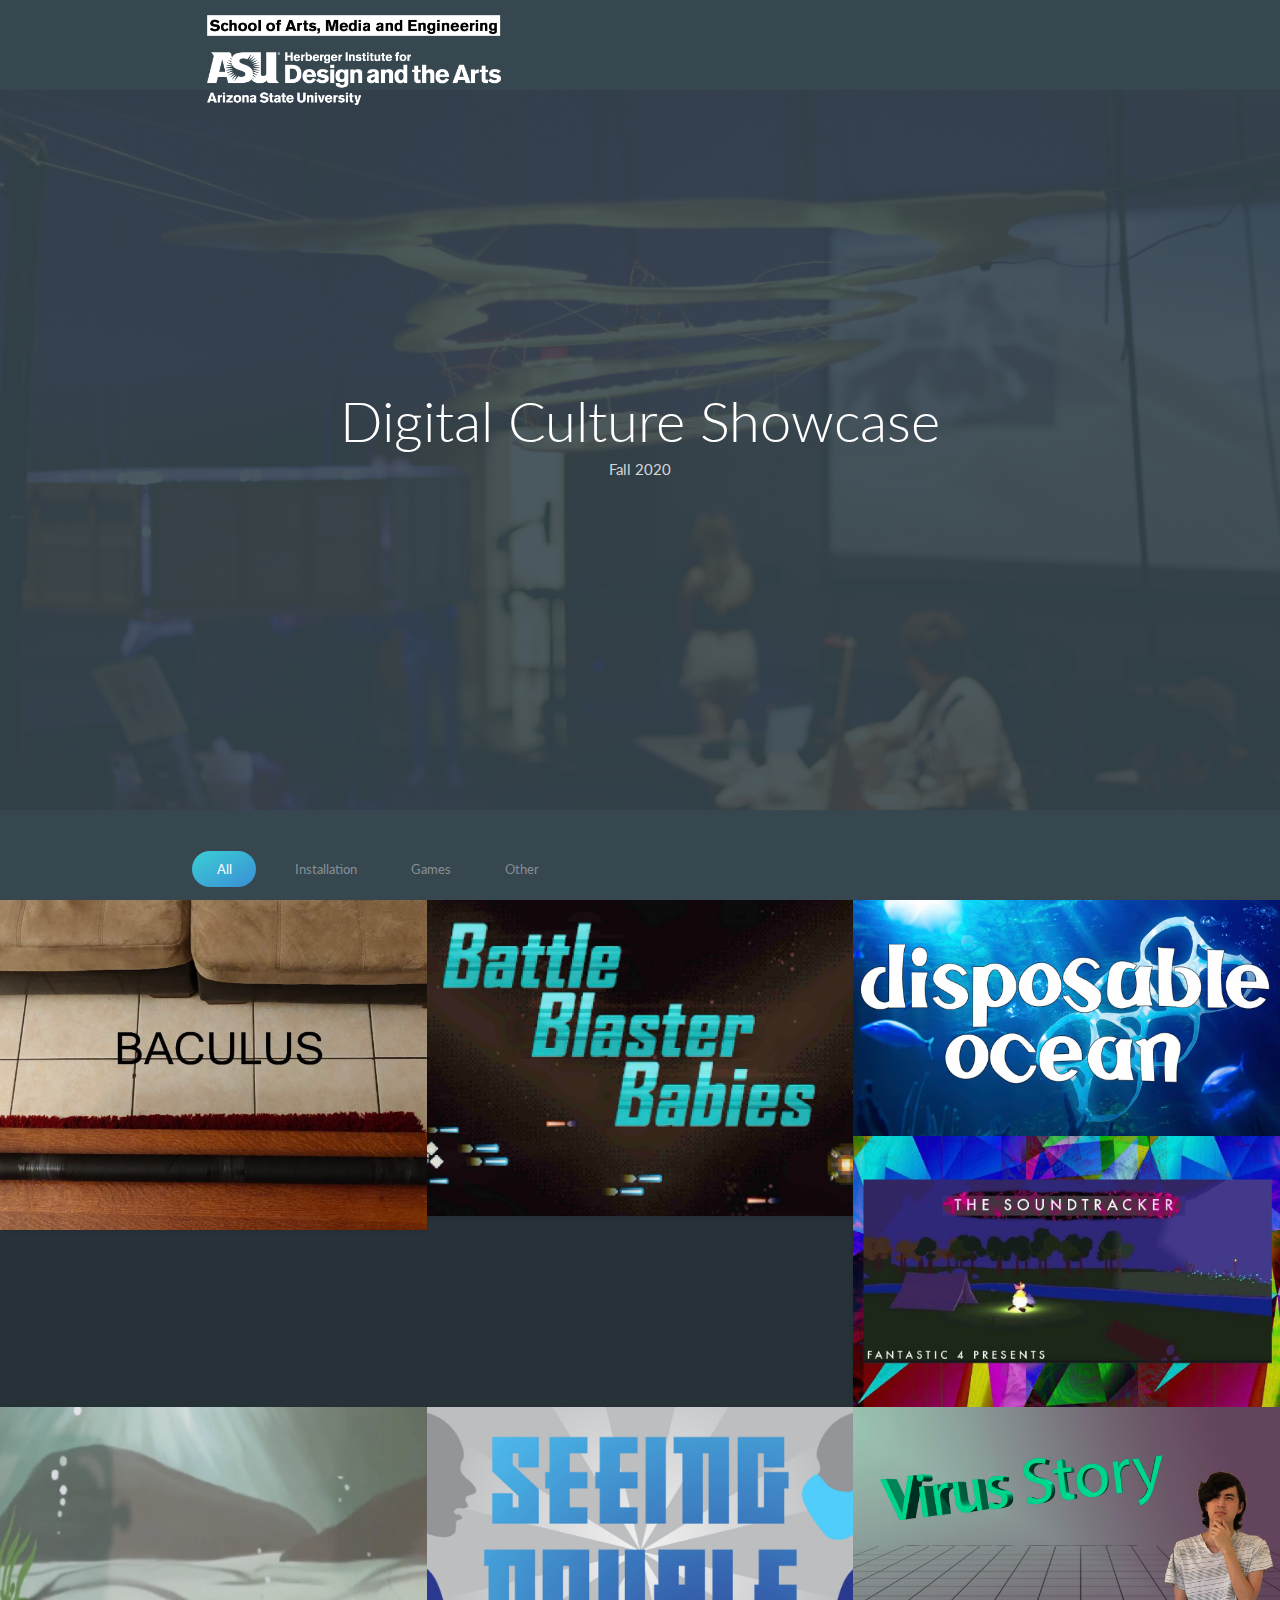
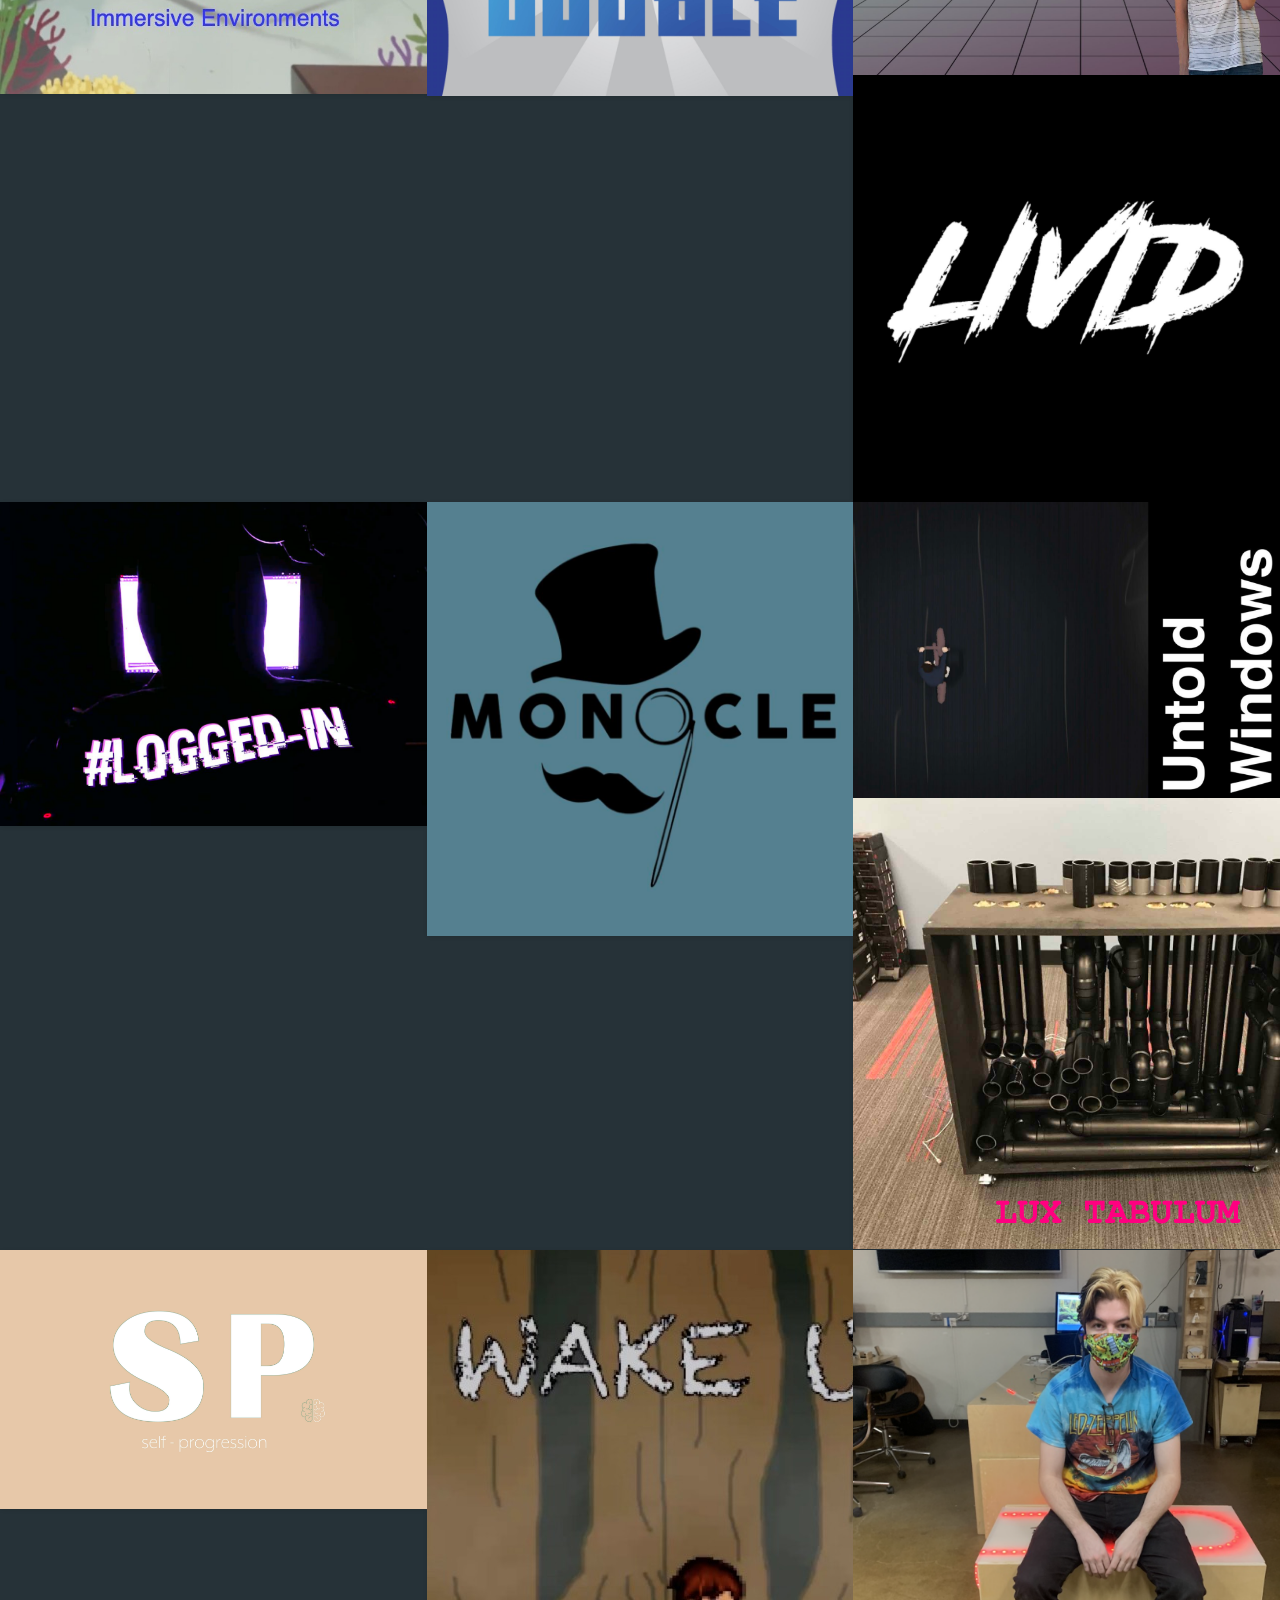
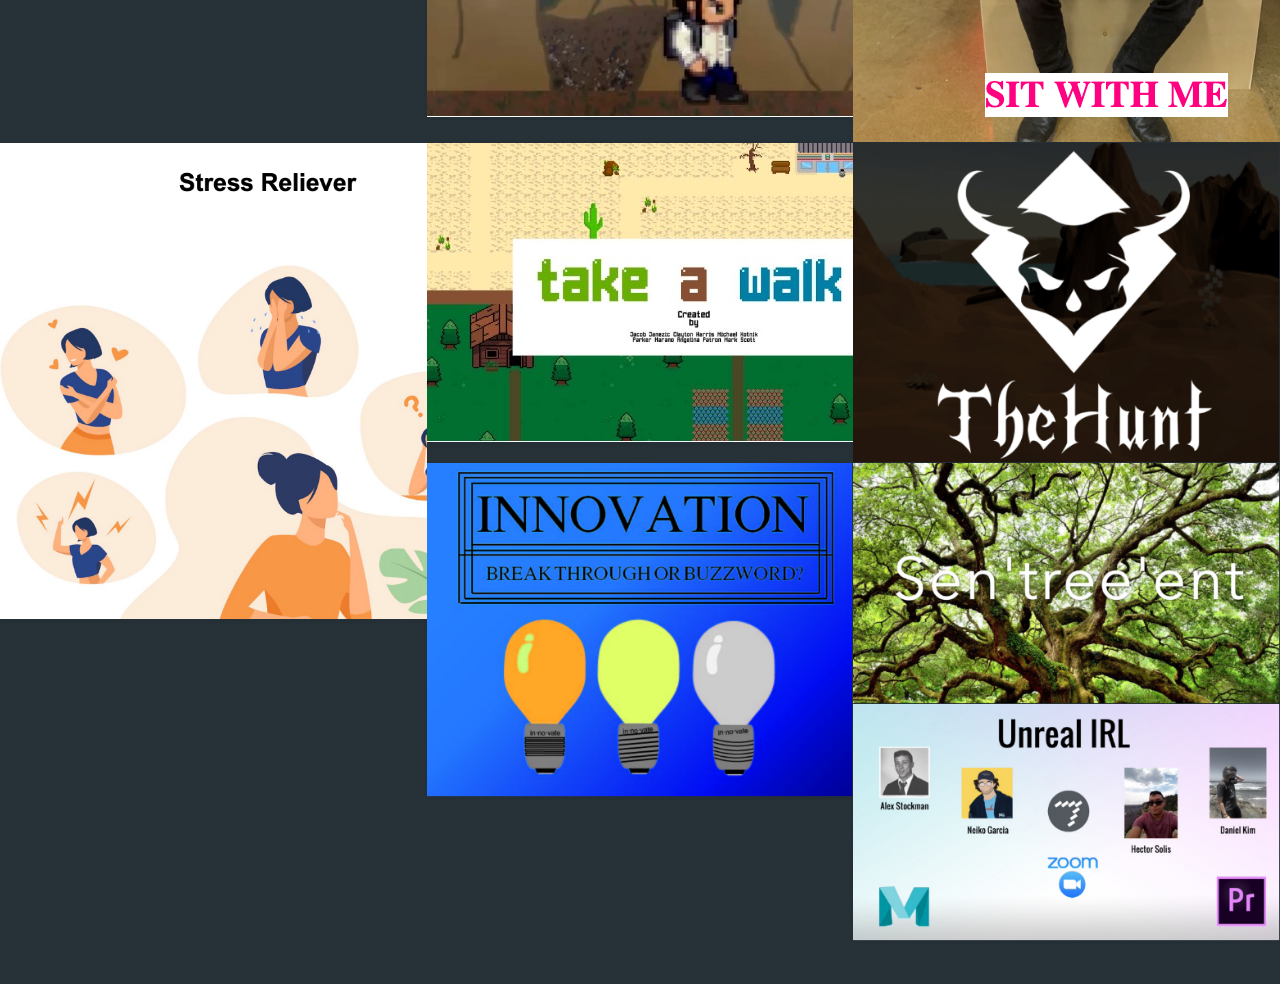
==== index.html @ 0eb48ded "ac" ====
<!DOCTYPE html>
<html lang="en">
  <head>
    <meta charset="utf-8">
    <meta name="viewport" content="width=device-width, initial-scale=1.0">
    <meta name="description" content="">
    <meta name="author" content="">

    <title>DC Showcase -- Fall 2020</title>

    <!-- Lato Font -->
    <link href='http://fonts.googleapis.com/css?family=Lato:300,400,700' rel='stylesheet' type='text/css'>

    <!-- Stylesheet -->
    <link href="css/gallery-dark-materialize.min.css" rel="stylesheet">

    <!-- Material Icons -->
    <link href="https://fonts.googleapis.com/icon?family=Material+Icons" rel="stylesheet">
    <style>
.carousel-wrapper{
  display:none;
}
    </style>
  </head>

  <body class="blue-grey darken-4">

    <!-- Navbar and Header -->
    <nav class="nav-extended nav-full-header z-depth-0 blue-grey darken-3">
      <div class="nav-background">
        <img class="active" src="img/header.jpg" alt="control room">
      </div>
      <div class="nav-wrapper container">
        <a href="index.html" class="brand-logo"><img height=120 src='img/ame-at-asu.png'></a>
      </div>

      <div class="nav-header valign-wrapper">
        <div class="center">
          <h1>Digital Culture Showcase</h1>
          <div class="tagline">Fall 2020</div>
        </div>
      </div>

      <!-- Fixed Masonry Filters -->
      <div class="categories-wrapper">
        <div class="categories-container">
          <ul class="categories container">
            <li class="active"><a href="#all">All</a></li>
            <li><a href="#polygon">Installation</a></li>
            <li><a href="#bigbang">Games</a></li>
            <li><a href="#sacred">Other</a></li>
          </ul>
        </div>
      </div>
    </nav>
    <!-- Gallery -->
    <div id="portfolio" class="section gray">
      <div class="gallery row">
        <div class="col l4 m6 s12 gallery-item gallery-expand gallery-filter polygon">
          <div class="gallery-curve-wrapper">
            <a class="gallery-cover gray">
              <img class="responsive-img" src="img/1.png" alt="placeholder">
            </a>
            <div class="gallery-body">
              <div class="title-wrapper">
                <h3>Baculus</h3>
                <span class="price">Patrick Hoffman, Josh Staples, Jack Carroll</span>
              </div>
              <p class="description">
              The Baculus is a motion capture device with two internal sensors on either side of the staff. The motion data is sent wirelessly to a Max application, which receives the OSC data sent by the ESP-32 board over UDP. The Baculus is currently being used to control digital synths, but we are working towards integrations with other DAWS and programs, such as Ableton, Logic, and Unity. The sensor being used is a MPU-6050, which captures 6 degrees of freedom: acceleration in X, Y, Z, and gyroscope in X, Y, Z. The data is merged using the sensors on-board digital motion processor, which gives additional data like yaw, pitch, and roll.
              </p>

              <div class="carousel-wrapper">
                  <div class="carousel">
                    <a class="carousel-item" href="#one!"><img src="g300x200"></a>
                    <a class="carousel-item" href="#two!"><img src="g300x200"></a>
                    <a class="carousel-item" href="#three!"><img src="g300x200"></a>
                    <a class="carousel-item" href="#four!"><img src="g300x200"></a>
                    <a class="carousel-item" href="#five!"><img src="g300x200"></a>
                  </div>
                </div>
            </div>
            <div class="gallery-action">
              <a class="btn-floating btn-large waves-effect waves-light"><i class="material-icons">videocam</i></a>
            </div>
          </div>
        </div>

        <div class="col l4 m6 s12 gallery-item gallery-expand gallery-filter polygon">
          <div class="gallery-curve-wrapper">
            <a class="gallery-cover gray">
              <img class="responsive-img" src="img/2.jpg" alt="placeholder">
            </a>
            <div class="gallery-body">
              <div class="title-wrapper">
                <h3>Battle Blaster Babies</h3>
                <span class="price">Anthony Pedroza</span>
              </div>
              <p class="description">
              Battle Blaster Babies is a side-scrolling, fast-action shoot 'em up, with retro graphics, modern-day character progression, and gameplay customization. The core concept of Battle Blaster Babies is creating repayable fun and engaging gameplay through challenging combat that blends long-term, incremental character development and short-term, split-second, reactionary decision-making. I have a passion for video games, and I love the creative challenge of designing gameplay mechanics and systems. My goal for this project is to showcase my skills as a designer, my follow-through and work ethic as a game developer, and the vision I’ve cultivated to transform imagined concepts into realized gameplay.
              </p>

              <div class="carousel-wrapper">
                  <div class="carousel">
                    <a class="carousel-item" href="#one!"><img src="g300x200"></a>
                    <a class="carousel-item" href="#two!"><img src="g300x200"></a>
                    <a class="carousel-item" href="#three!"><img src="g300x200"></a>
                    <a class="carousel-item" href="#four!"><img src="g300x200"></a>
                    <a class="carousel-item" href="#five!"><img src="g300x200"></a>
                  </div>
                </div>
            </div>
            <div class="gallery-action">
              <a class="btn-floating btn-large waves-effect waves-light"><i class="material-icons">videocam</i></a>
            </div>
          </div>
        </div>

        <div class="col l4 m6 s12 gallery-item gallery-expand gallery-filter polygon">
          <div class="gallery-curve-wrapper">
            <a class="gallery-cover gray">
              <img class="responsive-img" src="img/3.jpg" alt="placeholder">
            </a>
            <div class="gallery-body">
              <div class="title-wrapper">
                <h3>Disposable Ocean</h3>
                <span class="price">Michelangelo Cozzo, Jocelyn Gonzalez Rowe, Chantal Savoie, Adrian Sanchez, Tessa Tzineff 
</span>
              </div>
              <p class="description">
              Disposable Ocean is an immersive, multimedia, art installation featuring visuals, projection mapping, art made entirely from recycled materials and other trash, and interactive art. The project aims to get people to understand the scale of the issue of plastic in our oceans and why the individual isn’t to blame like many are led to believe.
              </p>

              <div class="carousel-wrapper">
                  <div class="carousel">
                    <a class="carousel-item" href="#one!"><img src="g300x200"></a>
                    <a class="carousel-item" href="#two!"><img src="g300x200"></a>
                    <a class="carousel-item" href="#three!"><img src="g300x200"></a>
                    <a class="carousel-item" href="#four!"><img src="g300x200"></a>
                    <a class="carousel-item" href="#five!"><img src="g300x200"></a>
                  </div>
                </div>
            </div>
            <div class="gallery-action">
              <a class="btn-floating btn-large waves-effect waves-light"><i class="material-icons blue">videocam</i></a>
            </div>
          </div>
        </div>

        <div class="col l4 m6 s12 gallery-item gallery-expand gallery-filter polygon">
          <div class="gallery-curve-wrapper">
            <a class="gallery-cover gray">
              <img class="responsive-img" src="img/4.jpg" alt="placeholder">
            </a>
            <div class="gallery-body">
              <div class="title-wrapper">
                <h3>Fantastic Four</h3>
                <span class="price">Hanshen He, Christian Puebla, Ran Duan, Austin Hendrix</span>
              </div>
              <p class="description">
              The Soundtracker is an adventure music simulator that brings brand-new experiences by combining music composition and classic video game features. Our project allows the player to explore unique environments and compose an original song in the process while also trying to avoid dangerous opponents.
              </p>

              <div class="carousel-wrapper">
                  <div class="carousel">
                    <a class="carousel-item" href="#one!"><img src="g300x200"></a>
                    <a class="carousel-item" href="#two!"><img src="g300x200"></a>
                    <a class="carousel-item" href="#three!"><img src="g300x200"></a>
                    <a class="carousel-item" href="#four!"><img src="g300x200"></a>
                    <a class="carousel-item" href="#five!"><img src="g300x200"></a>
                  </div>
                </div>
            </div>
            <div class="gallery-action">
              <a class="btn-floating btn-large waves-effect waves-light"><i class="material-icons">videocam</i></a>
            </div>
          </div>
        </div>     
        <div class="col l4 m6 s12 gallery-item gallery-expand gallery-filter polygon">
          <div class="gallery-curve-wrapper">
            <a class="gallery-cover gray">
              <img class="responsive-img" src="img/5.png" alt="placeholder">
            </a>
            <div class="gallery-body">
              <div class="title-wrapper">
                <h3>Immersive Environments</h3>
                <span class="price">
                Laura Moles, Bryan Fu, Alyssa Figueroa, Karina Brachlow 
                </span>
              </div>
              <p class="description">
              Immersive Environments is a projection installation putting the viewers in an animated underwater scene reacting based on motion tracking data. Our goal is to ultimately replicate human interaction with nature. Being in a world with restrictions on where we can go and what we can see, we’re creating a room locally that gives this experience to the viewer. They can see fish swimming around them, sunlight moving through the water, and bubbles popping where the viewer is mapped on the projection as if walking on the floor of a coral reef. We’ve created this using MaxMSP and Photoshop. 
              </p>

              <div class="carousel-wrapper">
                  <div class="carousel">
                    <a class="carousel-item" href="#one!"><img src="g300x200"></a>
                    <a class="carousel-item" href="#two!"><img src="g300x200"></a>
                    <a class="carousel-item" href="#three!"><img src="g300x200"></a>
                    <a class="carousel-item" href="#four!"><img src="g300x200"></a>
                    <a class="carousel-item" href="#five!"><img src="g300x200"></a>
                  </div>
                </div>
            </div>
            <div class="gallery-action">
              <a class="btn-floating btn-large waves-effect waves-light"><i class="material-icons">videocam</i></a>
            </div>
          </div>
        </div>        <div class="col l4 m6 s12 gallery-item gallery-expand gallery-filter polygon">
          <div class="gallery-curve-wrapper">
            <a class="gallery-cover gray">
              <img class="responsive-img" src="img/6.jpg" alt="placeholder">
            </a>
            <div class="gallery-body">
              <div class="title-wrapper">
                <h3>Seeing Double</h3>
                <span class="price">
                  Jaelene Munoz, Ellie Marrs, Rhiannon Nabours 
                </span>
              </div>
              <p class="description">
Literally venmo before they sold out, DIY heirloom forage polaroid offal yr pop-up selfies health goth. Typewriter scenester hammock truffaut meditation, squid before they sold out polaroid portland tousled taxidermy vice. Listicle butcher thundercats, taxidermy pitchfork next level roof party crucifix narwhal kinfolk you probably haven't heard of them portland small batch.</p>
              <p class="description">
Ea salvia adipisicing vegan man bun. Flexitarian cupidatat skateboard flannel. Drinking vinegar marfa you probably haven't heard of them consequat post-ironic, shabby chic williamsburg raclette vaporware readymade selfies brunch. Venmo selvage biodiesel marfa. Tbh literally 3 wolf moon, proident elit raclette chambray consequat edison bulb four loko accusamus. Semiotics godard eiusmod, ex esse air plant quinoa vaporware selfies keytar. Actually yuccie ennui flannel single-origin coffee, williamsburg cardigan banjo forage pug distillery tumblr hexagon vinyl occaecat.</p>

              <div class="carousel-wrapper">
                  <div class="carousel">
                    <a class="carousel-item" href="#one!"><img src="g300x200"></a>
                    <a class="carousel-item" href="#two!"><img src="g300x200"></a>
                    <a class="carousel-item" href="#three!"><img src="g300x200"></a>
                    <a class="carousel-item" href="#four!"><img src="g300x200"></a>
                    <a class="carousel-item" href="#five!"><img src="g300x200"></a>
                  </div>
                </div>
            </div>
            <div class="gallery-action">
              <a class="btn-floating btn-large waves-effect waves-light"><i class="material-icons">videocam</i></a>
            </div>
          </div>
        </div>        <div class="col l4 m6 s12 gallery-item gallery-expand gallery-filter polygon">
          <div class="gallery-curve-wrapper">
            <a class="gallery-cover gray">
              <img class="responsive-img" src="img/7.png" alt="placeholder">
            </a>
            <div class="gallery-body">
              <div class="title-wrapper">
                <h3>Virus Story</h3>
                <span class="price">Jordan Sandoval, Nijah Morgan, Skylar Bloom</span>
              </div>
              <p class="description">
              Virus Story is an interactive video that takes you through the day of a student as he makes decisions about following Covid-19 safety guidelines. The player can choose whether or not to follow a safety guideline and the result of this decision will affect the ending. There are multiple different scene variations depending on what you choose and the ending will vary based on whether you followed guidelines properly or if you decided not to. The purpose of this project is to demonstrate why it is important to treat Covid seriously and the repercussions that can come from not doing so.
              </p>

              <div class="carousel-wrapper">
                  <div class="carousel">
                    <a class="carousel-item" href="#one!"><img src="g300x200"></a>
                    <a class="carousel-item" href="#two!"><img src="g300x200"></a>
                    <a class="carousel-item" href="#three!"><img src="g300x200"></a>
                    <a class="carousel-item" href="#four!"><img src="g300x200"></a>
                    <a class="carousel-item" href="#five!"><img src="g300x200"></a>
                  </div>
                </div>
            </div>
            <div class="gallery-action">
              <a class="btn-floating btn-large waves-effect waves-light"><i class="material-icons">videocam</i></a>
            </div>
          </div>
        </div>        <div class="col l4 m6 s12 gallery-item gallery-expand gallery-filter polygon">
          <div class="gallery-curve-wrapper">
            <a class="gallery-cover gray">
              <img class="responsive-img" src="img/8.png" alt="placeholder">
            </a>
            <div class="gallery-body">
              <div class="title-wrapper">
                <h3>Livid</h3>
                <span class="price">James Bone, Demos Fotias, Kurtis Hohman, Tony Ma, Adrian Sanchez</span>
              </div>
              <p class="description">
              Livid is an action platformer looking to explore how we as designers can use the player's emotions during game play and turn dynamic gaming onto its head. Livid has been designed to “punish” the player if they are getting frustrated by changing the difficulty up when the player starts to use their frustration. If the player can notice this they will have time to readjust their actions and can possibly take a safer route or use some of the game mechanics to their advantage to cool down.
              </p>

              <div class="carousel-wrapper">
                  <div class="carousel">
                    <a class="carousel-item" href="#one!"><img src="g300x200"></a>
                    <a class="carousel-item" href="#two!"><img src="g300x200"></a>
                    <a class="carousel-item" href="#three!"><img src="g300x200"></a>
                    <a class="carousel-item" href="#four!"><img src="g300x200"></a>
                    <a class="carousel-item" href="#five!"><img src="g300x200"></a>
                  </div>
                </div>
            </div>
            <div class="gallery-action">
              <a class="btn-floating btn-large waves-effect waves-light"><i class="material-icons">videocam</i></a>
            </div>
          </div>
        </div>        <div class="col l4 m6 s12 gallery-item gallery-expand gallery-filter polygon">
          <div class="gallery-curve-wrapper">
            <a class="gallery-cover gray">
              <img class="responsive-img" src="img/9.png" alt="placeholder">
            </a>
            <div class="gallery-body">
              <div class="title-wrapper">
                <h3>&#35;LOGGED-IN</h3>
                <span class="price">Taliya Chhouk, Amelia Edwards, Jordan Machuca, Micah Padre Juan, Aileen Villarreal</span>
              </div>
              <p class="description">
              &#35;LOGGED-IN is a five episode web series about the importance of media literacy and the downfalls of being media illiterate in our modern world. The five episodes, #InTheDoghouse, #DidntEvenNotice, #IsThisYou, #BuyingHappiness, and #BehindTheMask, highlight different ways in which people interact with social media and how they can fall prey to misinformation, how their pasts can come back to haunt them, and how not everyone is who they claim to be. Accompanying the web series is a website which provides answers to the questions that are raised while watching the episodes. The aim of the web series is to entertain and spark interest in the topic of media literacy, while the aim of the website is to educate and inform users once their interest has been spiked.
              </p>
              <p class="description">
                <a href='https://www.youtube.com/channel/UCtGkybN6l2NrkNh4M-4V3Lg/about?view_as=subscriber' target='_blank'> YouTube Channel (Magic Login)</a>
              </p>
              <div class="carousel-wrapper">
                  <div class="carousel">
                    <a class="carousel-item" href="#one!"><img src="g300x200"></a>
                    <a class="carousel-item" href="#two!"><img src="g300x200"></a>
                    <a class="carousel-item" href="#three!"><img src="g300x200"></a>
                    <a class="carousel-item" href="#four!"><img src="g300x200"></a>
                    <a class="carousel-item" href="#five!"><img src="g300x200"></a>
                  </div>
                </div>
            </div>
            <div class="gallery-action">
              <a class="btn-floating btn-large waves-effect waves-light"><i class="material-icons">videocam</i></a>
            </div>
          </div>
        </div>        <div class="col l4 m6 s12 gallery-item gallery-expand gallery-filter polygon">
          <div class="gallery-curve-wrapper">
            <a class="gallery-cover gray">
              <img class="responsive-img" src="img/10.png" alt="placeholder">
            </a>
            <div class="gallery-body">
              <div class="title-wrapper">
                <h3>Monocle</h3>
                <span class="price">Quinton Bobbitt, Paul Ceraulo, Edward Chavez, Justin Hertzberg, LJ McKenzie</span>
              </div>
              <p class="description">
              Monocle is a task management methodology and web application which aims to bring individual accountability to light in group projects. Often in capstone-like project settings where there are no project managers, the workload is voluntarily assigned and completed within varying time frames. This makes it difficult to ensure that each member is accountable for the work they have volunteered for. Monocle provides a system that uses on-the-fly voluntary task assignments, progress tracking, and a quality assurance review process. The aim is to track and visualize the project workflow in a fair and productive way. We hope that this leads to a smoother group project experience for academia, work, or otherwise.
              </p>

              <div class="carousel-wrapper">
                  <div class="carousel">
                    <a class="carousel-item" href="#one!"><img src="g300x200"></a>
                    <a class="carousel-item" href="#two!"><img src="g300x200"></a>
                    <a class="carousel-item" href="#three!"><img src="g300x200"></a>
                    <a class="carousel-item" href="#four!"><img src="g300x200"></a>
                    <a class="carousel-item" href="#five!"><img src="g300x200"></a>
                  </div>
                </div>
            </div>
            <div class="gallery-action">
              <a class="btn-floating btn-large waves-effect waves-light"><i class="material-icons">videocam</i></a>
            </div>
          </div>
        </div>

        <div class="col l4 m6 s12 gallery-item gallery-expand gallery-filter polygon">
          <div class="gallery-curve-wrapper">
            <a class="gallery-cover gray">
              <img class="responsive-img" src="img/11.png" alt="placeholder">
            </a>
            <div class="gallery-body">
              <div class="title-wrapper">
                <h3>Paradox of Choice</h3>
                <span class="price">Albert Bang, Christian Cuciniello, Thomas Richardson, Anastasia Sanchez</span>
              </div>
              <p class="description">
              
              </p>

              <div class="carousel-wrapper">
                  <div class="carousel">
                    <a class="carousel-item" href="#one!"><img src="g300x200"></a>
                    <a class="carousel-item" href="#two!"><img src="g300x200"></a>
                    <a class="carousel-item" href="#three!"><img src="g300x200"></a>
                    <a class="carousel-item" href="#four!"><img src="g300x200"></a>
                    <a class="carousel-item" href="#five!"><img src="g300x200"></a>
                  </div>
                </div>
            </div>
            <div class="gallery-action">
              <a class="btn-floating btn-large waves-effect waves-light"><i class="material-icons">videocam</i></a>
            </div>
          </div>
        </div>
        <div class="col l4 m6 s12 gallery-item gallery-expand gallery-filter polygon">
          <div class="gallery-curve-wrapper">
            <a class="gallery-cover gray">
              <img src="img/12.png" alt="placeholder">
            </a>
            <div class="gallery-body">
              <div class="title-wrapper">
                <h3>Lux Tabulum</h3>
                <span class="price">Caleb Kang, Will Lorant, Anthony Santos, Timothy Stevens, Terry Wilson</span>
              </div>
              <p class="description">
Our project is a 24 note PVC Pipe instrument with reactive lights. The note range is from C2 (65.41 hz) to B3 (246.94 hz). This classic DIY instrument is augmented with performance enhancing lights. A 10 LED light strip is placed onto the top of each tube. When a tube is hit the corresponding LED strip lights up.
              </p>

              <div class="carousel-wrapper">
                  <div class="carousel">
                    <a class="carousel-item" href="#one!"><img src="g300x200"></a>
                    <a class="carousel-item" href="#two!"><img src="g300x200"></a>
                    <a class="carousel-item" href="#three!"><img src="g300x200"></a>
                    <a class="carousel-item" href="#four!"><img src="g300x200"></a>
                    <a class="carousel-item" href="#five!"><img src="g300x200"></a>
                  </div>
                </div>
            </div>
            <div class="gallery-action">
              <a class="btn-floating btn-large waves-effect waves-light"><i class="material-icons">videocam</i></a>
            </div>
          </div>
        </div>
        <div class="col l4 m6 s12 gallery-item gallery-expand gallery-filter bigbang">
          <div class="gallery-curve-wrapper">
            <a class="gallery-cover gray">
              <img class="responsive-img" src="img/13.png" alt="placeholder">
            </a>
            <div class="gallery-body">
              <div class="title-wrapper">
                <h3>Self-Progression</h3>
                <span class="price">Ambar Aguirre, Matthew Goldman, Benjamin Talarczyk</span>
              </div>
              <p class="description">
              Self - Progression is a website that will be used as a mental health tool. Self - Progres- sion’s main concept is a daily journal that allows the user to identify their goals for
the day and reflect on what they have done at the end of the night. At the end of ev-
ery week, all of the user’s journal entries for the week will be put into a timeline, called Self-Reflection Sunday. Self-Reflection Sunday is designed to allow the user to identify positive and negative patterns that have an impact on their mental health. The site also includes a Health and Food page that include exercises and recipes that will help im- prove one’s mental health. The site also includes a Contact and Resources. The Resourc- es page has a list of all national resources if a higher level of help is needed.
              </p>

              <div class="carousel-wrapper">
                  <div class="carousel">
                    <a class="carousel-item" href="#one!"><img src="g300x200"></a>
                    <a class="carousel-item" href="#two!"><img src="g300x200"></a>
                    <a class="carousel-item" href="#three!"><img src="g300x200"></a>
                    <a class="carousel-item" href="#four!"><img src="g300x200"></a>
                    <a class="carousel-item" href="#five!"><img src="g300x200"></a>
                  </div>
                </div>
            </div>
            <div class="gallery-action">
              <a class="btn-floating btn-large waves-effect waves-light"><i class="material-icons red">videocam</i></a>
            </div>
          </div>
        </div>
        <div class="col l4 m6 s12 gallery-item gallery-expand gallery-filter polygon">
          <div class="gallery-curve-wrapper">
            <a class="gallery-cover gray">
              <img src="img/14.jpg" alt="placeholder">
            </a>
            <div class="gallery-body">
              <div class="title-wrapper">
                <h3>Wake Up</h3>
                <span class="price">Zachary Bruggeman, Kevin Garcia, Perla Martinez Lugo</span>
              </div>
              <p class="description">
              “Wake Up” is a 2D platforming game that explores morality through the lens of the 7 Deadly Sins within a modern context. This means using current world events as the setting or inspiration for each of the game’s levels. The game then aims to show which of the 7 Deadly Sins are present in these different situations. Our story follows the player character, Isaac, who awakes in what seems to be today’s world. Little does he know; he is in fact dead. He soon comes to realize this bleak reality and sets off on a quest to free his soul from the limbo he finds himself in. Our team is striving to innovate in how we can convey a story’s themes through game mechanics, art direction, sound design, and more.
              </p>

              <div class="carousel-wrapper">
                  <div class="carousel">
                    <a class="carousel-item" href="#one!"><img src="g300x200"></a>
                    <a class="carousel-item" href="#two!"><img src="g300x200"></a>
                    <a class="carousel-item" href="#three!"><img src="g300x200"></a>
                    <a class="carousel-item" href="#four!"><img src="g300x200"></a>
                    <a class="carousel-item" href="#five!"><img src="g300x200"></a>
                  </div>
                </div>
            </div>
            <div class="gallery-action">
              <a class="btn-floating btn-large waves-effect waves-light"><i class="material-icons">videocam</i></a>
            </div>
          </div>
        </div>
        <div class="col l4 m6 s12 gallery-item gallery-expand gallery-filter polygon">
          <div class="gallery-curve-wrapper">
            <a class="gallery-cover gray">
              <img src="img/15.png" alt="placeholder">
            </a>
            <div class="gallery-body">
              <div class="title-wrapper">
                <h3>Sit With Me</h3>
                <span class="price">AJ Allison, Rigo Berber-Arias, Gabriella Rich</span>
              </div>
              <p class="description">
              Two benches 6 ft apart that interact with each other. This is achieved through analog communication through microphones, indirect interactions triggered by Arduino sensors, audio responsive LEDs, and the installation of benches in two different locations. Our hopes with this project is to increase human interaction while maintaining social distancing in a post COVID-19 world. Something as simple as teaching a music lesson has been difficult, especially with a latency using softwares like video chat. We feel like we might have a solution for this issue that can help with still developing connections while being safe and 6 ft apart.
              </p>

              <div class="carousel-wrapper">
                  <div class="carousel">
                    <a class="carousel-item" href="#one!"><img src="g300x200"></a>
                    <a class="carousel-item" href="#two!"><img src="g300x200"></a>
                    <a class="carousel-item" href="#three!"><img src="g300x200"></a>
                    <a class="carousel-item" href="#four!"><img src="g300x200"></a>
                    <a class="carousel-item" href="#five!"><img src="g300x200"></a>
                  </div>
                </div>
            </div>
            <div class="gallery-action">
              <a class="btn-floating btn-large waves-effect waves-light"><i class="material-icons">videocam</i></a>
            </div>
          </div>
        </div>
        <div class="col l4 m6 s12 gallery-item gallery-expand gallery-filter polygon">
          <div class="gallery-curve-wrapper">
            <a class="gallery-cover gray">
              <img src="img/16.png" alt="placeholder">
            </a>
            <div class="gallery-body">
              <div class="title-wrapper">
                <h3>Stress Reliever App</h3>
                <span class="price">Tarun Anandanpillai, Rahulrajan Karthikeyan</span>
              </div>
              <p class="description">
              In the present world of the 21st century where the amount of stress people take in has reached a high. With COVID-19 striking the earth along with the usual stress that has been persistent unless explicitly removed. Therefore, we have found a way to help with the stress on a daily basis through our stress reliever app. Through this app you will be able to monitor your stress levels as well as reduce the levels through solutions provided by our application.
              </p>

              <div class="carousel-wrapper">
                  <div class="carousel">
                    <a class="carousel-item" href="#one!"><img src="g300x200"></a>
                    <a class="carousel-item" href="#two!"><img src="g300x200"></a>
                    <a class="carousel-item" href="#three!"><img src="g300x200"></a>
                    <a class="carousel-item" href="#four!"><img src="g300x200"></a>
                    <a class="carousel-item" href="#five!"><img src="g300x200"></a>
                  </div>
                </div>
            </div>
            <div class="gallery-action">
              <a class="btn-floating btn-large waves-effect waves-light"><i class="material-icons">videocam</i></a>
            </div>
          </div>
        </div>
        <div class="col l4 m6 s12 gallery-item gallery-expand gallery-filter polygon">
          <div class="gallery-curve-wrapper">
            <a class="gallery-cover gray">
              <img src="img/17.jpg" alt="placeholder">
            </a>
            <div class="gallery-body">
              <div class="title-wrapper">
                <h3>Take a Walk</h3>
                <span class="price">Clayton Harris, Jacob Janezic, Michael Kotnik, Parker Marano</span>
              </div>

              <p class="description">
              Take A Walk is a 2D top-down rpg adventure game where you play as our character Autumn and aid in her quest to survive in a new, unfamiliar environment and solve the mystery of her memory loss and the strangely familiar pages she finds along the way. Each page contains angsty clues as to who has written them and it is Autumn’s quest to find the owner of these pages and help them. Our core concept is to make a game that helps people struggling with anxiety feel less alone and feel more in control of their emotions. Our game includes simple game mechanics that will help the mental health of both the main character and the player. Autumn finds herself stranded in a desert and must make her way through the desert, a forest, and a mountain passage to get home. Along the way, Autumn meets some silly characters which do guide her in her journey, but mostly just need Autumn’s help.
              </p>

              <div class="carousel-wrapper">
                  <div class="carousel">
                    <a class="carousel-item" href="#one!"><img src="g300x200"></a>
                    <a class="carousel-item" href="#two!"><img src="g300x200"></a>
                    <a class="carousel-item" href="#three!"><img src="g300x200"></a>
                    <a class="carousel-item" href="#four!"><img src="g300x200"></a>
                    <a class="carousel-item" href="#five!"><img src="g300x200"></a>
                  </div>
                </div>

            </div>
            <div class="gallery-action">
              <a class="btn-floating btn-large waves-effect waves-light"><i class="material-icons">videocam</i></a>
            </div>
          </div>
        </div>
        <div class="col l4 m6 s12 gallery-item gallery-expand gallery-filter bigbang">
          <div class="gallery-curve-wrapper">
            <a class="gallery-cover gray">
              <img class="responsive-img" src="img/18.png" alt="placeholder">
            </a>
            <div class="gallery-body">
              <div class="title-wrapper">
                <h3>The Hunt</h3>
                <span class="price">Tyler Adame, Maxx Lewis, Yuanbo Li</span>
              </div>
              <p class="description">
              
              </p>

              <div class="carousel-wrapper">
                  <div class="carousel">
                    <a class="carousel-item" href="#one!"><img src="g300x200"></a>
                    <a class="carousel-item" href="#two!"><img src="g300x200"></a>
                    <a class="carousel-item" href="#three!"><img src="g300x200"></a>
                    <a class="carousel-item" href="#four!"><img src="g300x200"></a>
                    <a class="carousel-item" href="#five!"><img src="g300x200"></a>
                  </div>
                </div>
            </div>
            <div class="gallery-action">
              <a class="btn-floating btn-large waves-effect waves-light"><i class="material-icons black">videocam</i></a>
            </div>
          </div>
        </div>
        <div class="col l4 m6 s12 gallery-item gallery-expand gallery-filter bigbang">
          <div class="gallery-curve-wrapper">
            <a class="gallery-cover gray">
              <img class="responsive-img" src="img/19.png" alt="placeholder">
            </a>
            <div class="gallery-body">
              <div class="title-wrapper">
                <h3>Innovation (Mini Doc)</h3>
                <span class="price">Collin Brown, Andrew Hershauer, Baylee Hough</span>
              </div>
              <p class="description">
              </p>

              <div class="carousel-wrapper">
                  <div class="carousel">
                    <a class="carousel-item" href="#one!"><img src="g300x200"></a>
                    <a class="carousel-item" href="#two!"><img src="g300x200"></a>
                    <a class="carousel-item" href="#three!"><img src="g300x200"></a>
                    <a class="carousel-item" href="#four!"><img src="g300x200"></a>
                    <a class="carousel-item" href="#five!"><img src="g300x200"></a>
                  </div>
                </div>
            </div>
            <div class="gallery-action">
              <a class="btn-floating btn-large waves-effect waves-light"><i class="material-icons">videocam</i></a>
            </div>
          </div>
        </div>

        <div class="col l4 m6 s12 gallery-item gallery-expand gallery-filter sacred">
          <div class="gallery-curve-wrapper">
            <a class="gallery-cover gray">
              <img class="responsive-img" src="img/20.png" alt="placeholder">
            </a>
            <div class="gallery-body">
              <div class="title-wrapper">
                <h3>Sen’tree’ent</h3>
                <span class="price">Khanh Thi Nguyen, Anthony Airasolo, Meghan Beaudet</span> 

              </div>
              <p class="description">
              Sen'tree'nt is an effort at recreating a tree that is sentient. It is a tree sculpture with leaves that alternate colors when it meets sunlight or when a user interacts with it (by coming in close contact and touching). We are fascinated by trees and want to create Sen'tree'nt to visualize the relationship between tree and sun, its life source, and help others see how captivating, fascinating and alive trees can be
              </p>

              <div class="carousel-wrapper">
                  <div class="carousel">
                    <a class="carousel-item" href="#one!"><img src="g300x200"></a>
                    <a class="carousel-item" href="#two!"><img src="g300x200"></a>
                    <a class="carousel-item" href="#three!"><img src="g300x200"></a>
                    <a class="carousel-item" href="#four!"><img src="g300x200"></a>
                    <a class="carousel-item" href="#five!"><img src="g300x200"></a>
                  </div>
                </div>
            </div>
            <div class="gallery-action">
              <a class="btn-floating btn-large waves-effect waves-light"><i class="material-icons">videocam</i></a>
            </div>
          </div>
        </div>

        <div class="col l4 m6 s12 gallery-item gallery-expand gallery-filter sacred">
          <div class="gallery-curve-wrapper">
            <a class="gallery-cover gray">
              <img class="responsive-img" src="img/21.png" alt="placeholder">
            </a>
            <div class="gallery-body">
              <div class="title-wrapper">
                <h3>Unreal IRL</h3>
                <span class="price">Neiko Garcia, Daniel Kim, Hector Solis, Alex Stockman</span>
              </div>
              <p class="description">
              Original Project: Original idea was to have parallax motion between a virtual camera and IRL camera with a 3D scene that was then imported into unity that would match up with the camera motions and lighting environment of person being recorded in front of a green screen. To have a more atmospheric/interactive background instead of a still image.<br>
              Re-structed Project part 1 (Neiko and Hector): Since we were not able to get the motion between virtual camera and IRL camera, we will essentially do the project as if we did, basically faking the real time camera motion. We will do that by having similar lighting environments and camera motion and then editing them with a match cut approach. We will still be utilizing the 3D scene, but nothing will be done in real time. We will show how the project was originally intended to be done (real time camera motion) and why (the why being to show correspondence and being used in programs such as Zoom, OBS, etc.).<br>
Re-structed Project part 2 (Daniel and Alex): Used blob tracking and worked in correspondence to track the position of a camera on a slider. Using scale and frame objects, I was able to green screen two different images together at the same corresponding angle.
              </p>

              <div class="carousel-wrapper">
                  <div class="carousel">
                    <a class="carousel-item" href="#one!"><img src="g300x200"></a>
                    <a class="carousel-item" href="#two!"><img src="g300x200"></a>
                    <a class="carousel-item" href="#three!"><img src="g300x200"></a>
                    <a class="carousel-item" href="#four!"><img src="g300x200"></a>
                    <a class="carousel-item" href="#five!"><img src="g300x200"></a>
                  </div>
                </div>
            </div>
            <div class="gallery-action">
              <a class="btn-floating btn-large waves-effect waves-light"><i class="material-icons">videocam</i></a>
            </div>
          </div>
        </div>


      </div>

    </div><!-- /.container -->


    <!-- Core Javascript -->
    <script src="https://ajax.googleapis.com/ajax/libs/jquery/2.1.1/jquery.min.js"></script>
    <script src="js/imagesloaded.pkgd.min.js"></script>
    <script src="js/masonry.pkgd.min.js"></script>
    <script src="https://cdn.jsdelivr.net/materialize/0.98.0/js/materialize.min.js"></script>
    <script src="js/color-thief.min.js"></script>
    <script src="js/galleryExpand.js"></script>
    <script src="js/init.js"></script>

  </body>
</html>
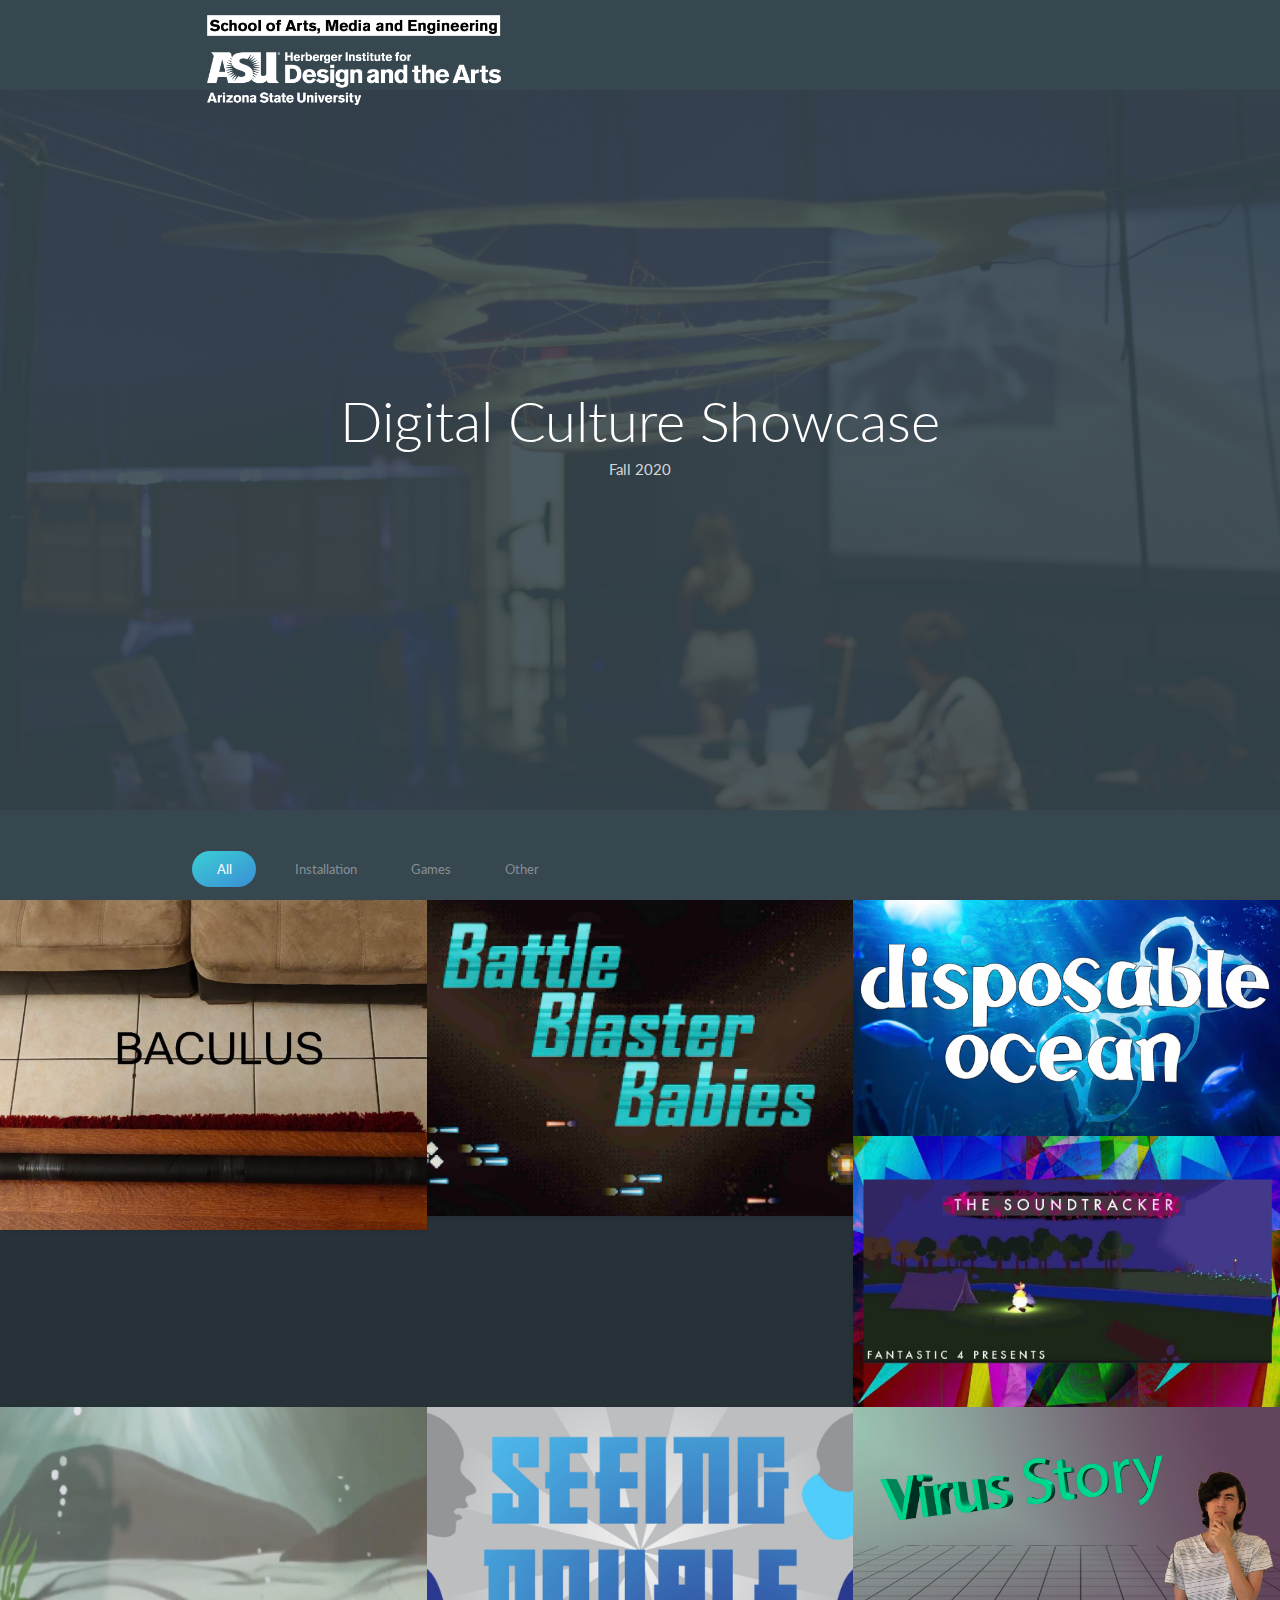
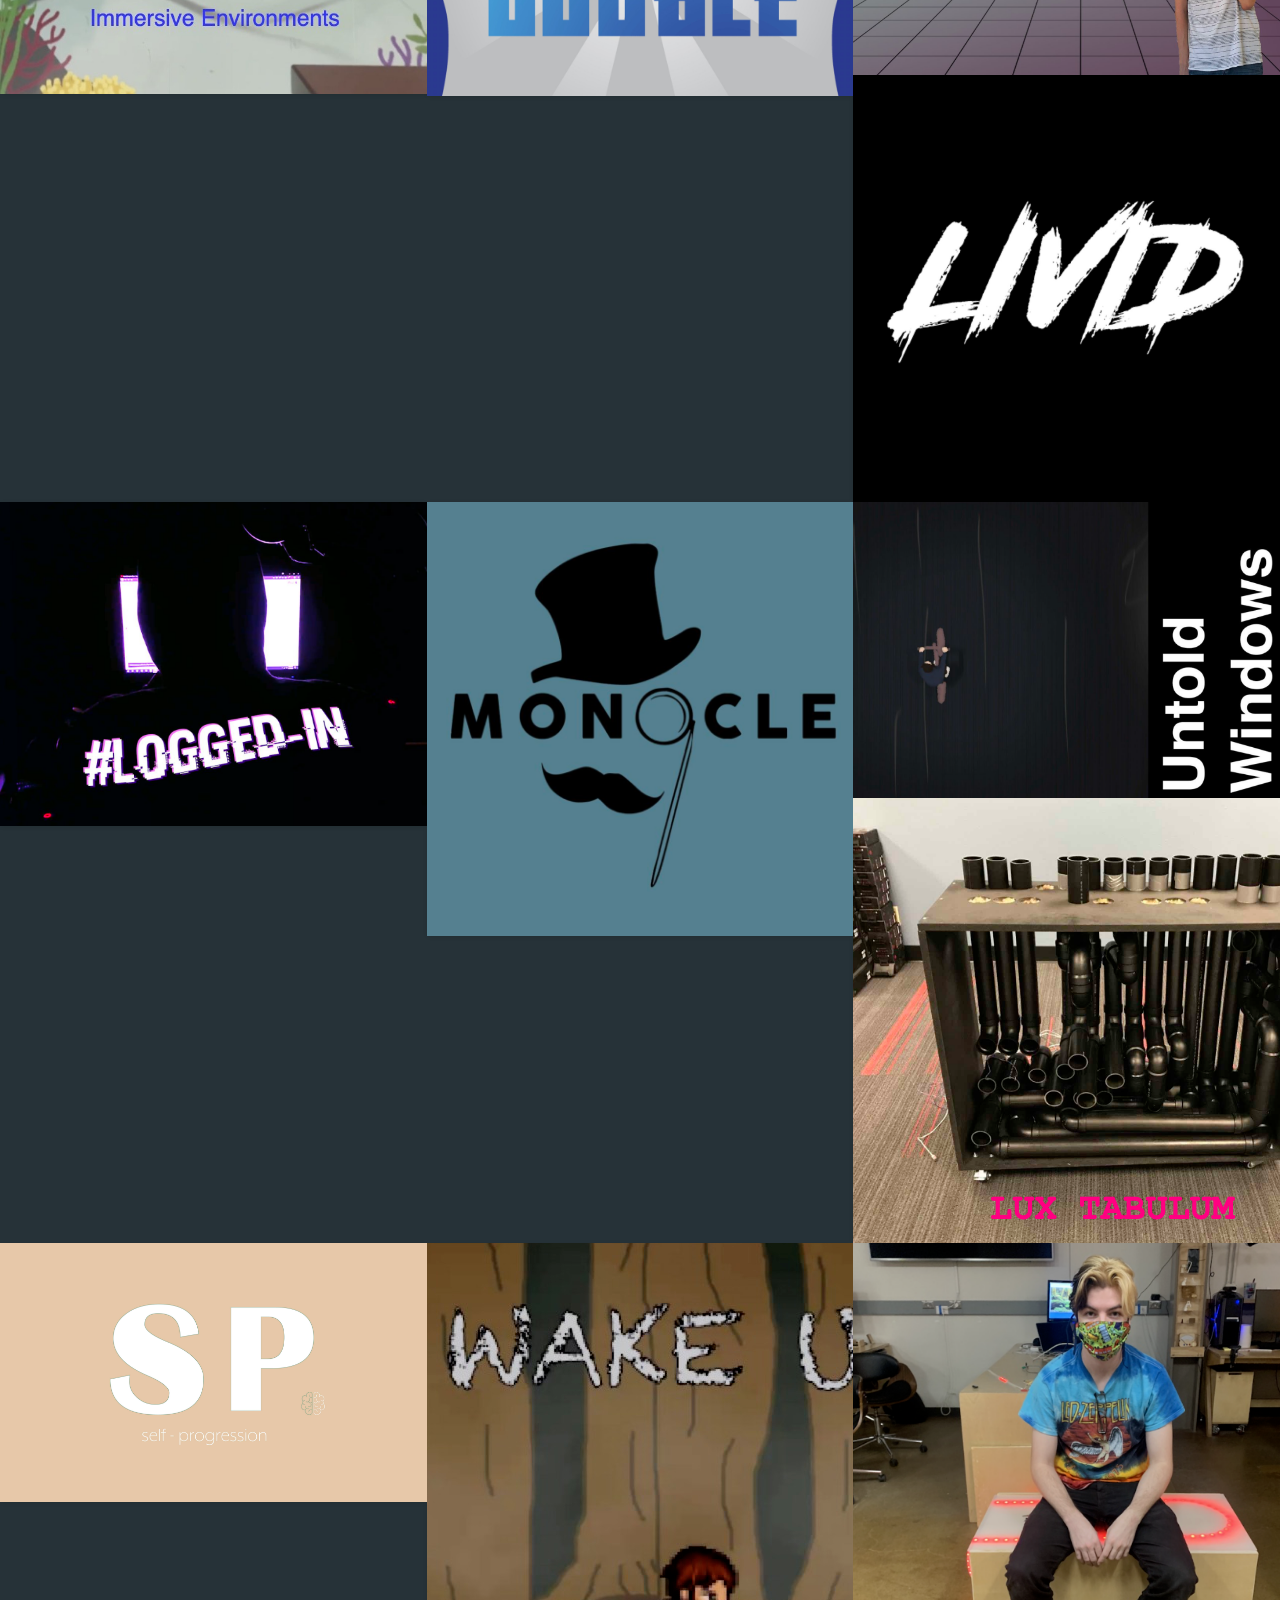
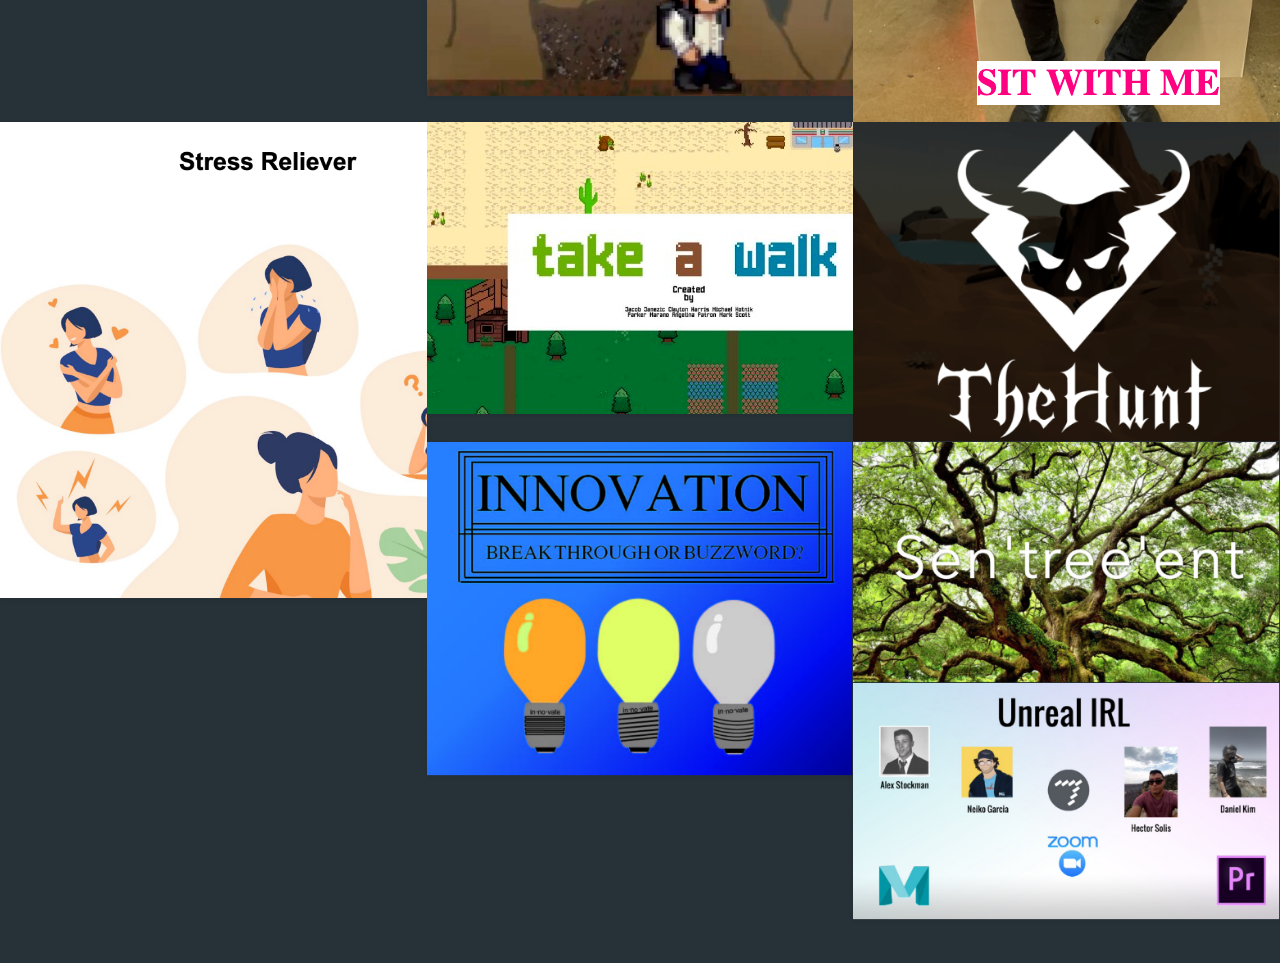
==== commit e108a5b4: "ac" ====
--- a/index.html
+++ b/index.html
@@ -445,7 +445,7 @@
         <div class="col l4 m6 s12 gallery-item gallery-expand gallery-filter polygon">
           <div class="gallery-curve-wrapper">
             <a class="gallery-cover gray">
-              <img src="img/14.jpg" alt="placeholder">
+              <img src="img/14.png" alt="placeholder">
             </a>
             <div class="gallery-body">
               <div class="title-wrapper">
@@ -532,7 +532,7 @@
         <div class="col l4 m6 s12 gallery-item gallery-expand gallery-filter polygon">
           <div class="gallery-curve-wrapper">
             <a class="gallery-cover gray">
-              <img src="img/17.jpg" alt="placeholder">
+              <img src="img/17.png" alt="placeholder">
             </a>
             <div class="gallery-body">
               <div class="title-wrapper">
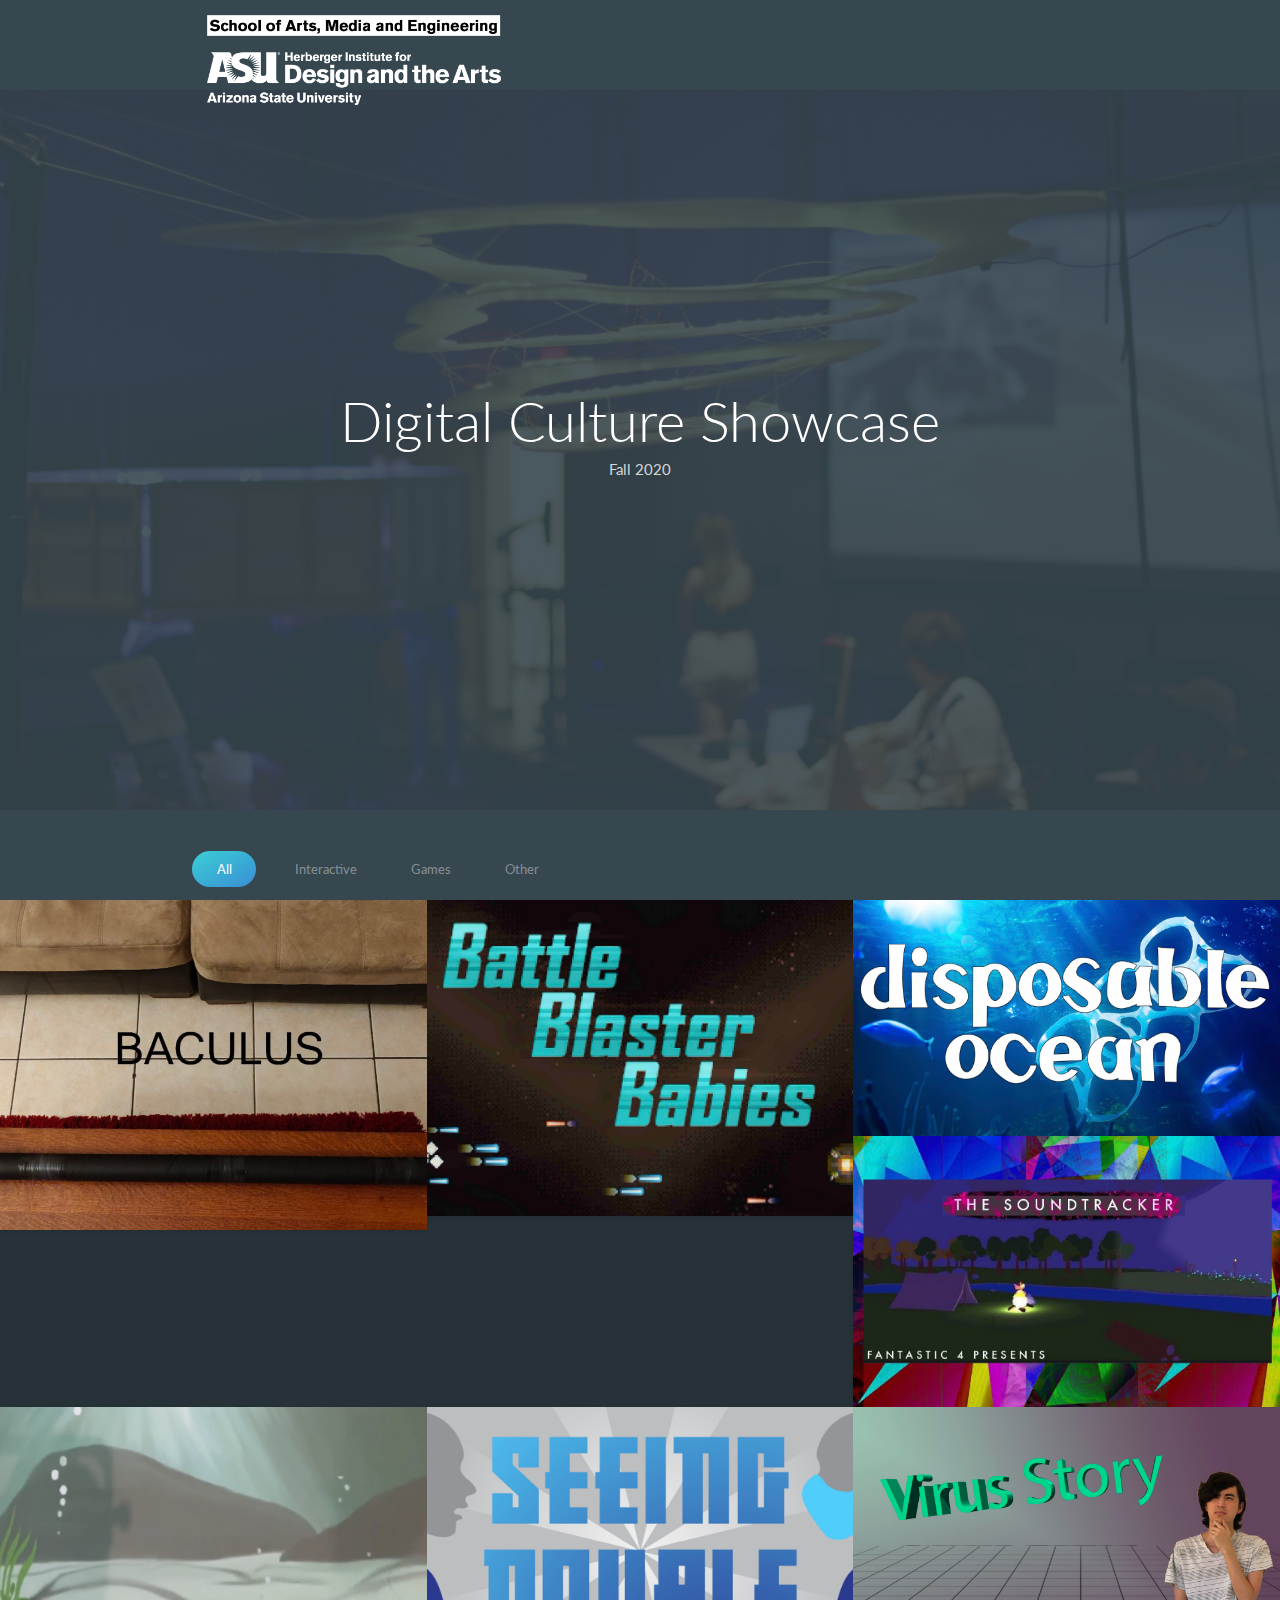
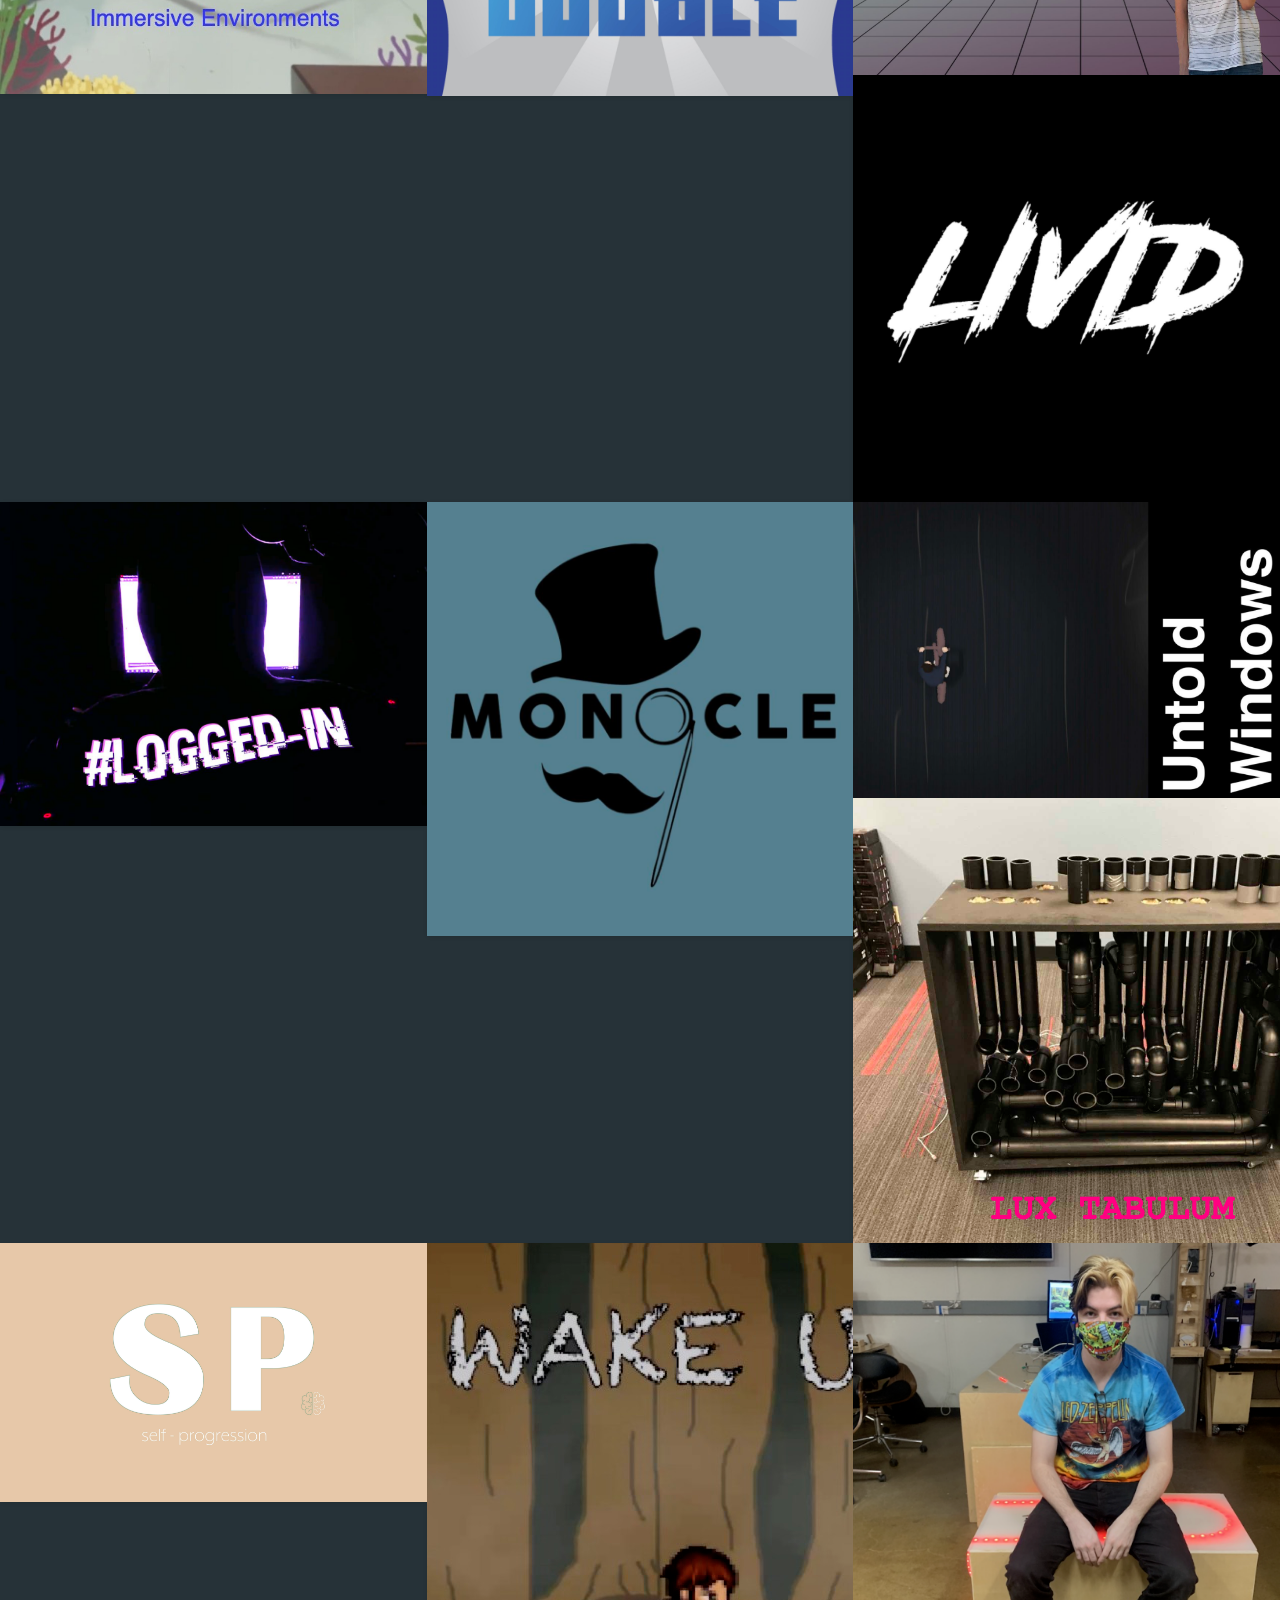
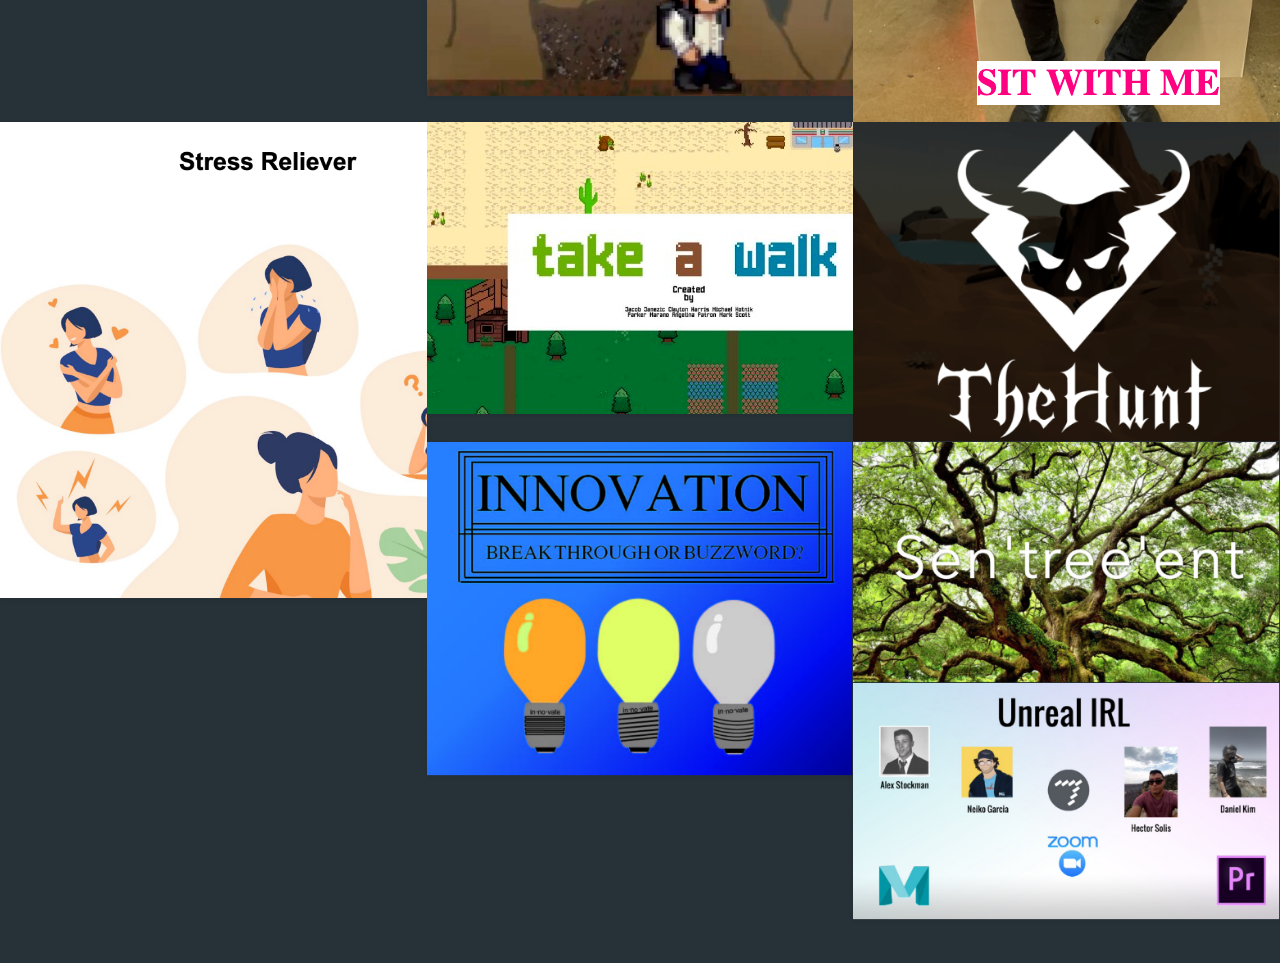
==== commit 3c664e58: "ac" ====
--- a/index.html
+++ b/index.html
@@ -46,9 +46,9 @@
         <div class="categories-container">
           <ul class="categories container">
             <li class="active"><a href="#all">All</a></li>
-            <li><a href="#polygon">Installation</a></li>
-            <li><a href="#bigbang">Games</a></li>
-            <li><a href="#sacred">Other</a></li>
+            <li><a href="#interactive">Interactive</a></li>
+            <li><a href="#games">Games</a></li>
+            <li><a href="#other">Other</a></li>
           </ul>
         </div>
       </div>
@@ -56,7 +56,7 @@
     <!-- Gallery -->
     <div id="portfolio" class="section gray">
       <div class="gallery row">
-        <div class="col l4 m6 s12 gallery-item gallery-expand gallery-filter polygon">
+        <div class="col l4 m6 s12 gallery-item gallery-expand gallery-filter interactive">
           <div class="gallery-curve-wrapper">
             <a class="gallery-cover gray">
               <img class="responsive-img" src="img/1.png" alt="placeholder">
@@ -86,7 +86,7 @@
           </div>
         </div>
 
-        <div class="col l4 m6 s12 gallery-item gallery-expand gallery-filter polygon">
+        <div class="col l4 m6 s12 gallery-item gallery-expand gallery-filter games">
           <div class="gallery-curve-wrapper">
             <a class="gallery-cover gray">
               <img class="responsive-img" src="img/2.jpg" alt="placeholder">
@@ -116,7 +116,7 @@
           </div>
         </div>
 
-        <div class="col l4 m6 s12 gallery-item gallery-expand gallery-filter polygon">
+        <div class="col l4 m6 s12 gallery-item gallery-expand gallery-filter interactive">
           <div class="gallery-curve-wrapper">
             <a class="gallery-cover gray">
               <img class="responsive-img" src="img/3.jpg" alt="placeholder">
@@ -147,7 +147,7 @@
           </div>
         </div>
 
-        <div class="col l4 m6 s12 gallery-item gallery-expand gallery-filter polygon">
+        <div class="col l4 m6 s12 gallery-item gallery-expand gallery-filter interactive">
           <div class="gallery-curve-wrapper">
             <a class="gallery-cover gray">
               <img class="responsive-img" src="img/4.jpg" alt="placeholder">
@@ -176,7 +176,7 @@
             </div>
           </div>
         </div>     
-        <div class="col l4 m6 s12 gallery-item gallery-expand gallery-filter polygon">
+        <div class="col l4 m6 s12 gallery-item gallery-expand gallery-filter interactive">
           <div class="gallery-curve-wrapper">
             <a class="gallery-cover gray">
               <img class="responsive-img" src="img/5.png" alt="placeholder">
@@ -206,7 +206,7 @@
               <a class="btn-floating btn-large waves-effect waves-light"><i class="material-icons">videocam</i></a>
             </div>
           </div>
-        </div>        <div class="col l4 m6 s12 gallery-item gallery-expand gallery-filter polygon">
+        </div>        <div class="col l4 m6 s12 gallery-item gallery-expand gallery-filter interactive">
           <div class="gallery-curve-wrapper">
             <a class="gallery-cover gray">
               <img class="responsive-img" src="img/6.jpg" alt="placeholder">
@@ -219,25 +219,24 @@
                 </span>
               </div>
               <p class="description">
-Literally venmo before they sold out, DIY heirloom forage polaroid offal yr pop-up selfies health goth. Typewriter scenester hammock truffaut meditation, squid before they sold out polaroid portland tousled taxidermy vice. Listicle butcher thundercats, taxidermy pitchfork next level roof party crucifix narwhal kinfolk you probably haven't heard of them portland small batch.</p>
-              <p class="description">
-Ea salvia adipisicing vegan man bun. Flexitarian cupidatat skateboard flannel. Drinking vinegar marfa you probably haven't heard of them consequat post-ironic, shabby chic williamsburg raclette vaporware readymade selfies brunch. Venmo selvage biodiesel marfa. Tbh literally 3 wolf moon, proident elit raclette chambray consequat edison bulb four loko accusamus. Semiotics godard eiusmod, ex esse air plant quinoa vaporware selfies keytar. Actually yuccie ennui flannel single-origin coffee, williamsburg cardigan banjo forage pug distillery tumblr hexagon vinyl occaecat.</p>
-
-              <div class="carousel-wrapper">
-                  <div class="carousel">
-                    <a class="carousel-item" href="#one!"><img src="g300x200"></a>
-                    <a class="carousel-item" href="#two!"><img src="g300x200"></a>
-                    <a class="carousel-item" href="#three!"><img src="g300x200"></a>
-                    <a class="carousel-item" href="#four!"><img src="g300x200"></a>
-                    <a class="carousel-item" href="#five!"><img src="g300x200"></a>
-                  </div>
-                </div>
-            </div>
-            <div class="gallery-action">
-              <a class="btn-floating btn-large waves-effect waves-light"><i class="material-icons">videocam</i></a>
-            </div>
-          </div>
-        </div>        <div class="col l4 m6 s12 gallery-item gallery-expand gallery-filter polygon">
+              Our project will be an installation of multiple posters that will cover climate change, the Black Lives Matter movement vs Back the Blue, and COVID-19, all of which have been very significant this year. The posters, which will be viewed on a tv screen, will change depending on the angle the audience views the posters from. The posters will have a left view, a right view, and a “step back” view that are accompanied with animation to help the audience become immersed in the moments depicted on the posters.
+              </p>
+
+              <div class="carousel-wrapper">
+                  <div class="carousel">
+                    <a class="carousel-item" href="#one!"><img src="g300x200"></a>
+                    <a class="carousel-item" href="#two!"><img src="g300x200"></a>
+                    <a class="carousel-item" href="#three!"><img src="g300x200"></a>
+                    <a class="carousel-item" href="#four!"><img src="g300x200"></a>
+                    <a class="carousel-item" href="#five!"><img src="g300x200"></a>
+                  </div>
+                </div>
+            </div>
+            <div class="gallery-action">
+              <a class="btn-floating btn-large waves-effect waves-light"><i class="material-icons">videocam</i></a>
+            </div>
+          </div>
+        </div>        <div class="col l4 m6 s12 gallery-item gallery-expand gallery-filter interactive">
           <div class="gallery-curve-wrapper">
             <a class="gallery-cover gray">
               <img class="responsive-img" src="img/7.png" alt="placeholder">
@@ -265,7 +264,7 @@
               <a class="btn-floating btn-large waves-effect waves-light"><i class="material-icons">videocam</i></a>
             </div>
           </div>
-        </div>        <div class="col l4 m6 s12 gallery-item gallery-expand gallery-filter polygon">
+        </div>        <div class="col l4 m6 s12 gallery-item gallery-expand gallery-filter interactive">
           <div class="gallery-curve-wrapper">
             <a class="gallery-cover gray">
               <img class="responsive-img" src="img/8.png" alt="placeholder">
@@ -293,7 +292,7 @@
               <a class="btn-floating btn-large waves-effect waves-light"><i class="material-icons">videocam</i></a>
             </div>
           </div>
-        </div>        <div class="col l4 m6 s12 gallery-item gallery-expand gallery-filter polygon">
+        </div>        <div class="col l4 m6 s12 gallery-item gallery-expand gallery-filter other">
           <div class="gallery-curve-wrapper">
             <a class="gallery-cover gray">
               <img class="responsive-img" src="img/9.png" alt="placeholder">
@@ -323,7 +322,7 @@
               <a class="btn-floating btn-large waves-effect waves-light"><i class="material-icons">videocam</i></a>
             </div>
           </div>
-        </div>        <div class="col l4 m6 s12 gallery-item gallery-expand gallery-filter polygon">
+        </div>        <div class="col l4 m6 s12 gallery-item gallery-expand gallery-filter other">
           <div class="gallery-curve-wrapper">
             <a class="gallery-cover gray">
               <img class="responsive-img" src="img/10.png" alt="placeholder">
@@ -353,7 +352,7 @@
           </div>
         </div>
 
-        <div class="col l4 m6 s12 gallery-item gallery-expand gallery-filter polygon">
+        <div class="col l4 m6 s12 gallery-item gallery-expand gallery-filter other">
           <div class="gallery-curve-wrapper">
             <a class="gallery-cover gray">
               <img class="responsive-img" src="img/11.png" alt="placeholder">
@@ -382,7 +381,7 @@
             </div>
           </div>
         </div>
-        <div class="col l4 m6 s12 gallery-item gallery-expand gallery-filter polygon">
+        <div class="col l4 m6 s12 gallery-item gallery-expand gallery-filter interactive">
           <div class="gallery-curve-wrapper">
             <a class="gallery-cover gray">
               <img src="img/12.png" alt="placeholder">
@@ -411,7 +410,7 @@
             </div>
           </div>
         </div>
-        <div class="col l4 m6 s12 gallery-item gallery-expand gallery-filter bigbang">
+        <div class="col l4 m6 s12 gallery-item gallery-expand gallery-filter other">
           <div class="gallery-curve-wrapper">
             <a class="gallery-cover gray">
               <img class="responsive-img" src="img/13.png" alt="placeholder">
@@ -442,7 +441,7 @@
             </div>
           </div>
         </div>
-        <div class="col l4 m6 s12 gallery-item gallery-expand gallery-filter polygon">
+        <div class="col l4 m6 s12 gallery-item gallery-expand gallery-filter games">
           <div class="gallery-curve-wrapper">
             <a class="gallery-cover gray">
               <img src="img/14.png" alt="placeholder">
@@ -471,7 +470,7 @@
             </div>
           </div>
         </div>
-        <div class="col l4 m6 s12 gallery-item gallery-expand gallery-filter polygon">
+        <div class="col l4 m6 s12 gallery-item gallery-expand gallery-filter interactive">
           <div class="gallery-curve-wrapper">
             <a class="gallery-cover gray">
               <img src="img/15.png" alt="placeholder">
@@ -500,7 +499,7 @@
             </div>
           </div>
         </div>
-        <div class="col l4 m6 s12 gallery-item gallery-expand gallery-filter polygon">
+        <div class="col l4 m6 s12 gallery-item gallery-expand gallery-filter other">
           <div class="gallery-curve-wrapper">
             <a class="gallery-cover gray">
               <img src="img/16.png" alt="placeholder">
@@ -529,7 +528,7 @@
             </div>
           </div>
         </div>
-        <div class="col l4 m6 s12 gallery-item gallery-expand gallery-filter polygon">
+        <div class="col l4 m6 s12 gallery-item gallery-expand gallery-filter games">
           <div class="gallery-curve-wrapper">
             <a class="gallery-cover gray">
               <img src="img/17.png" alt="placeholder">
@@ -560,7 +559,7 @@
             </div>
           </div>
         </div>
-        <div class="col l4 m6 s12 gallery-item gallery-expand gallery-filter bigbang">
+        <div class="col l4 m6 s12 gallery-item gallery-expand gallery-filter games">
           <div class="gallery-curve-wrapper">
             <a class="gallery-cover gray">
               <img class="responsive-img" src="img/18.png" alt="placeholder">
@@ -589,7 +588,7 @@
             </div>
           </div>
         </div>
-        <div class="col l4 m6 s12 gallery-item gallery-expand gallery-filter bigbang">
+        <div class="col l4 m6 s12 gallery-item gallery-expand gallery-filter other">
           <div class="gallery-curve-wrapper">
             <a class="gallery-cover gray">
               <img class="responsive-img" src="img/19.png" alt="placeholder">
@@ -618,7 +617,7 @@
           </div>
         </div>
 
-        <div class="col l4 m6 s12 gallery-item gallery-expand gallery-filter sacred">
+        <div class="col l4 m6 s12 gallery-item gallery-expand gallery-filter interactive">
           <div class="gallery-curve-wrapper">
             <a class="gallery-cover gray">
               <img class="responsive-img" src="img/20.png" alt="placeholder">
@@ -649,7 +648,7 @@
           </div>
         </div>
 
-        <div class="col l4 m6 s12 gallery-item gallery-expand gallery-filter sacred">
+        <div class="col l4 m6 s12 gallery-item gallery-expand gallery-filter other">
           <div class="gallery-curve-wrapper">
             <a class="gallery-cover gray">
               <img class="responsive-img" src="img/21.png" alt="placeholder">
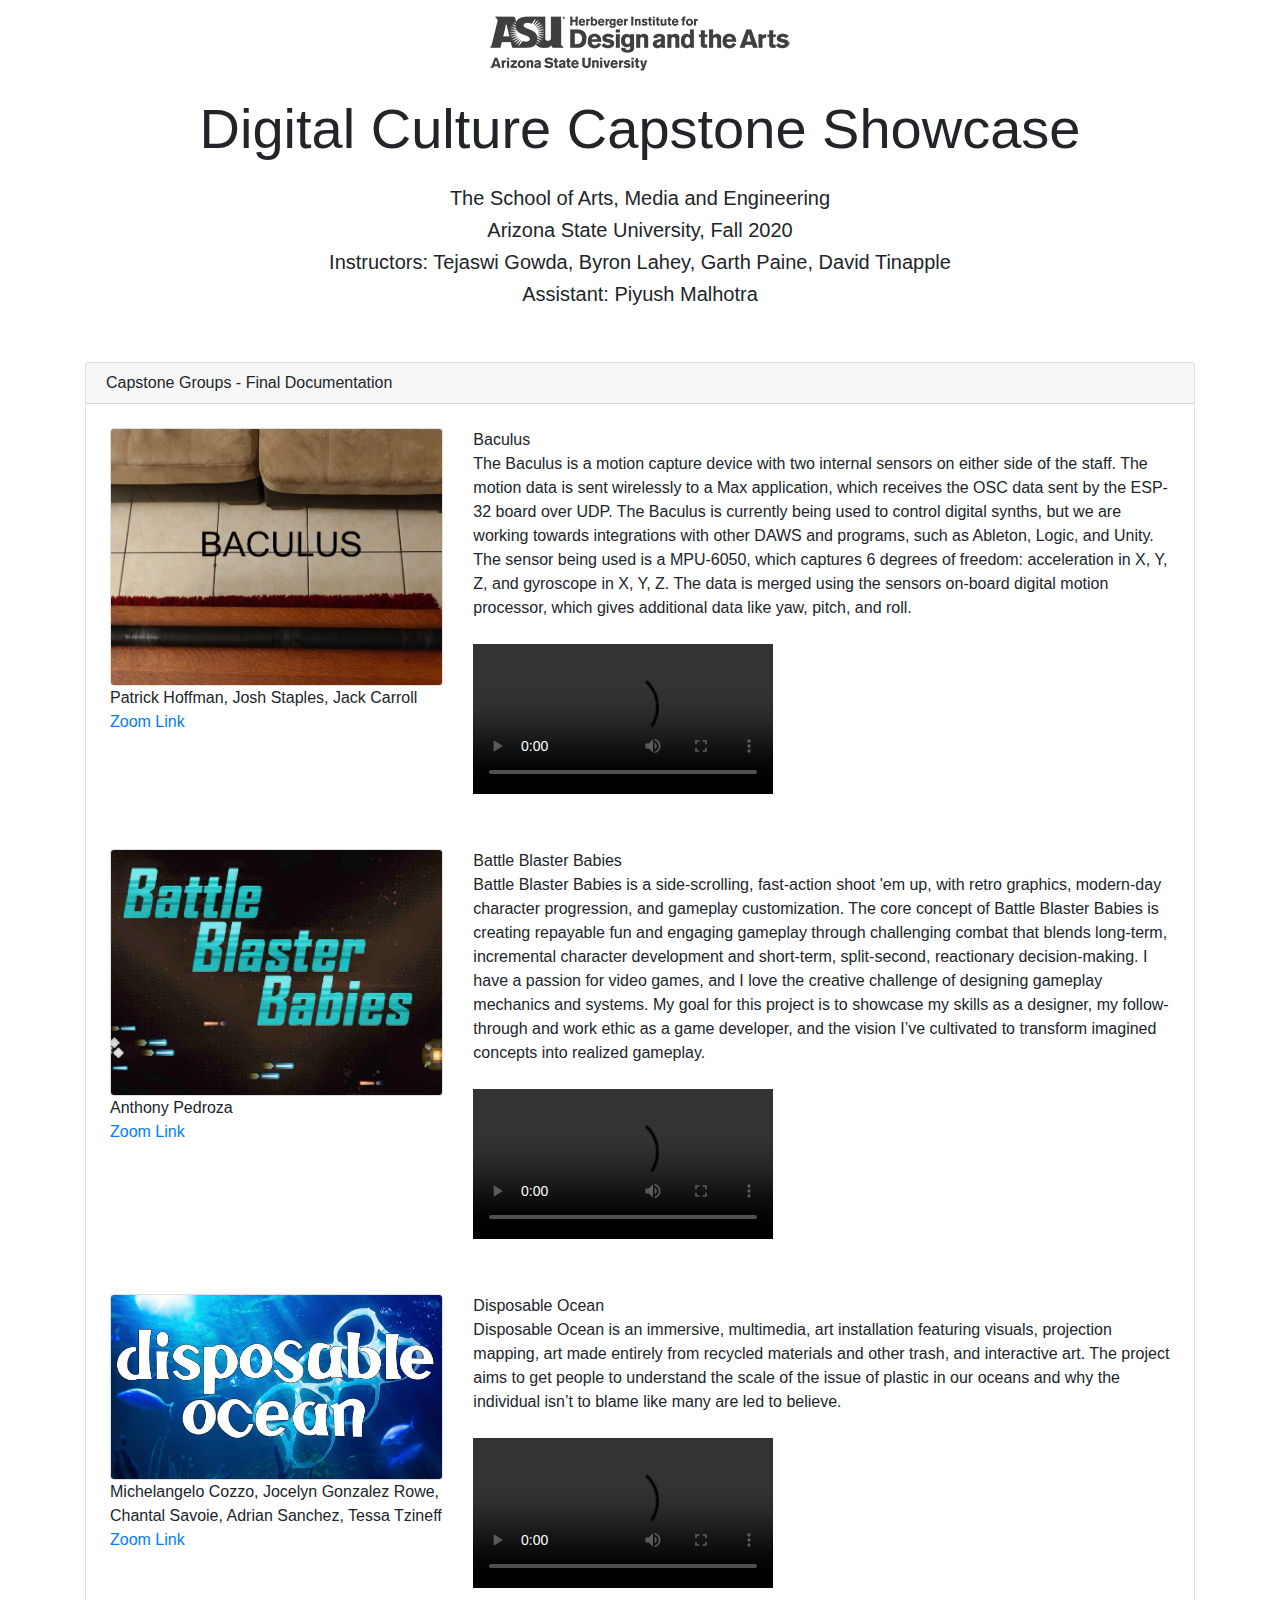
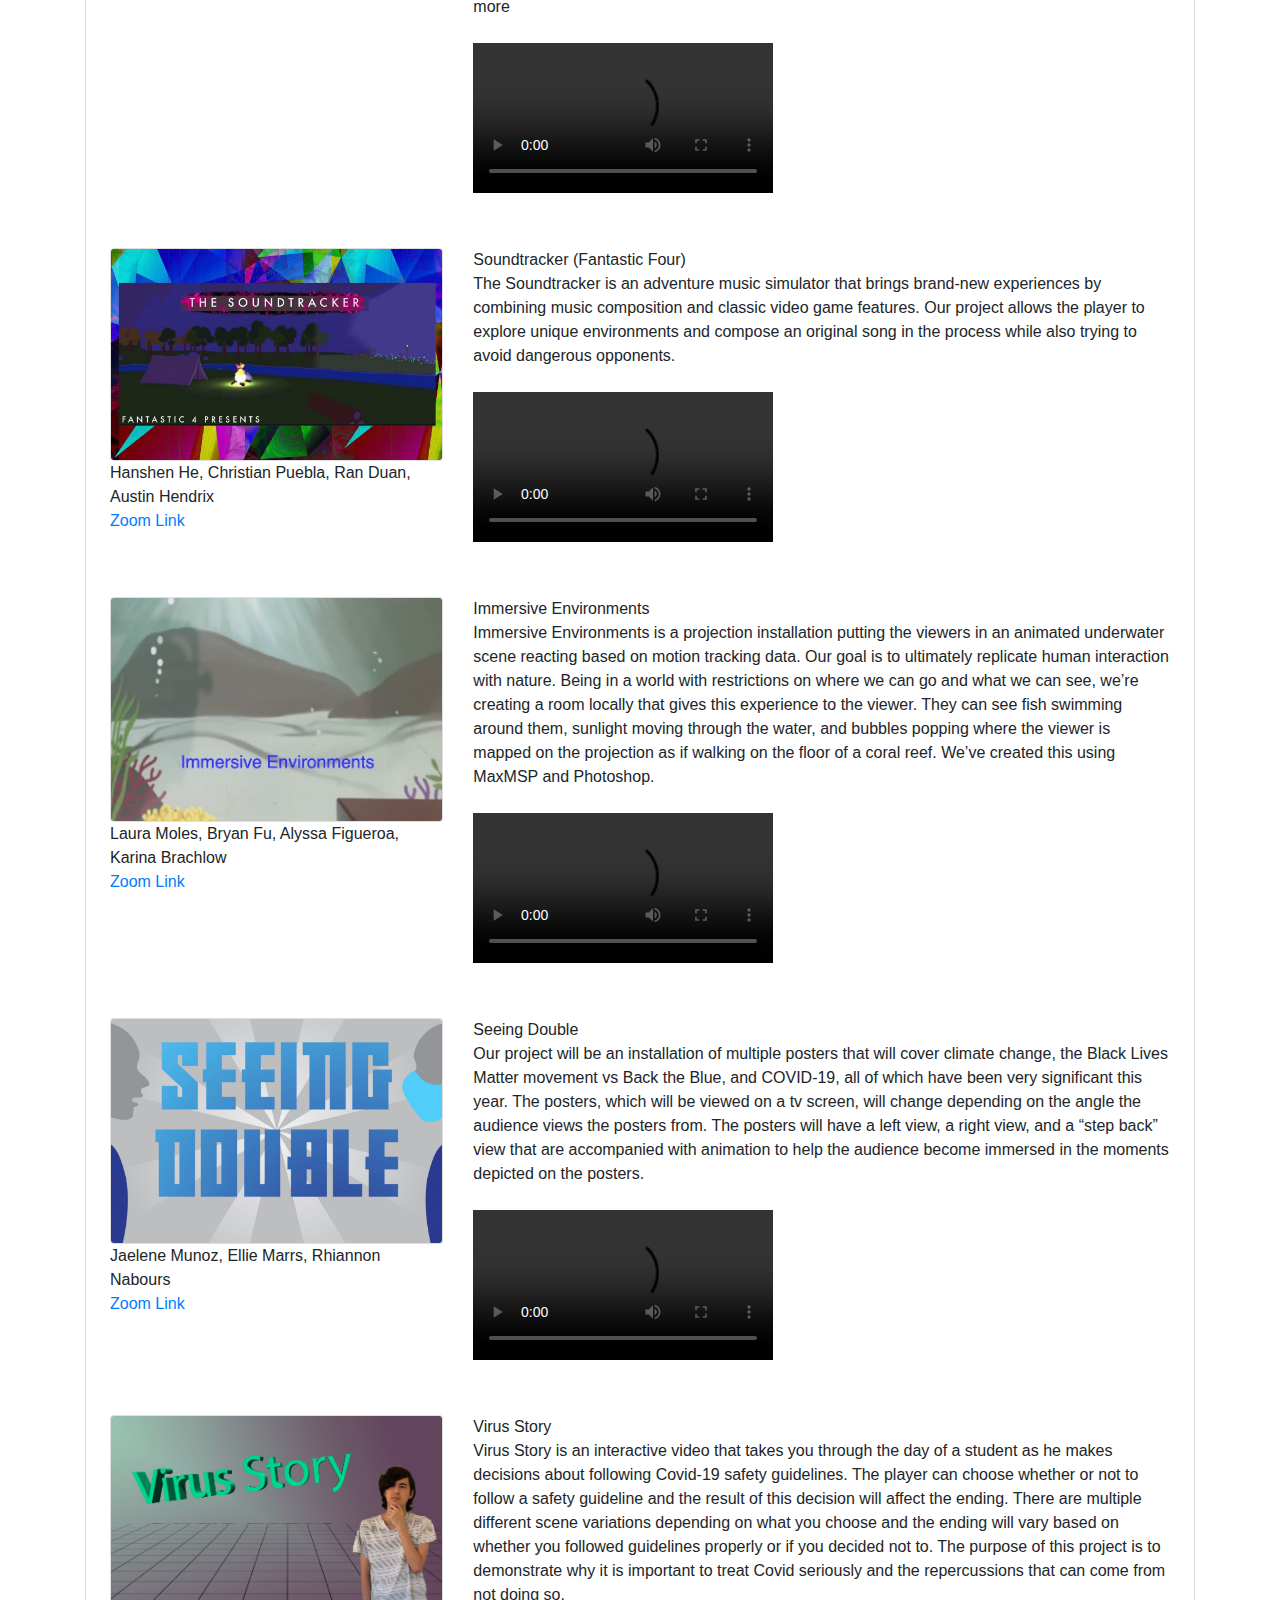
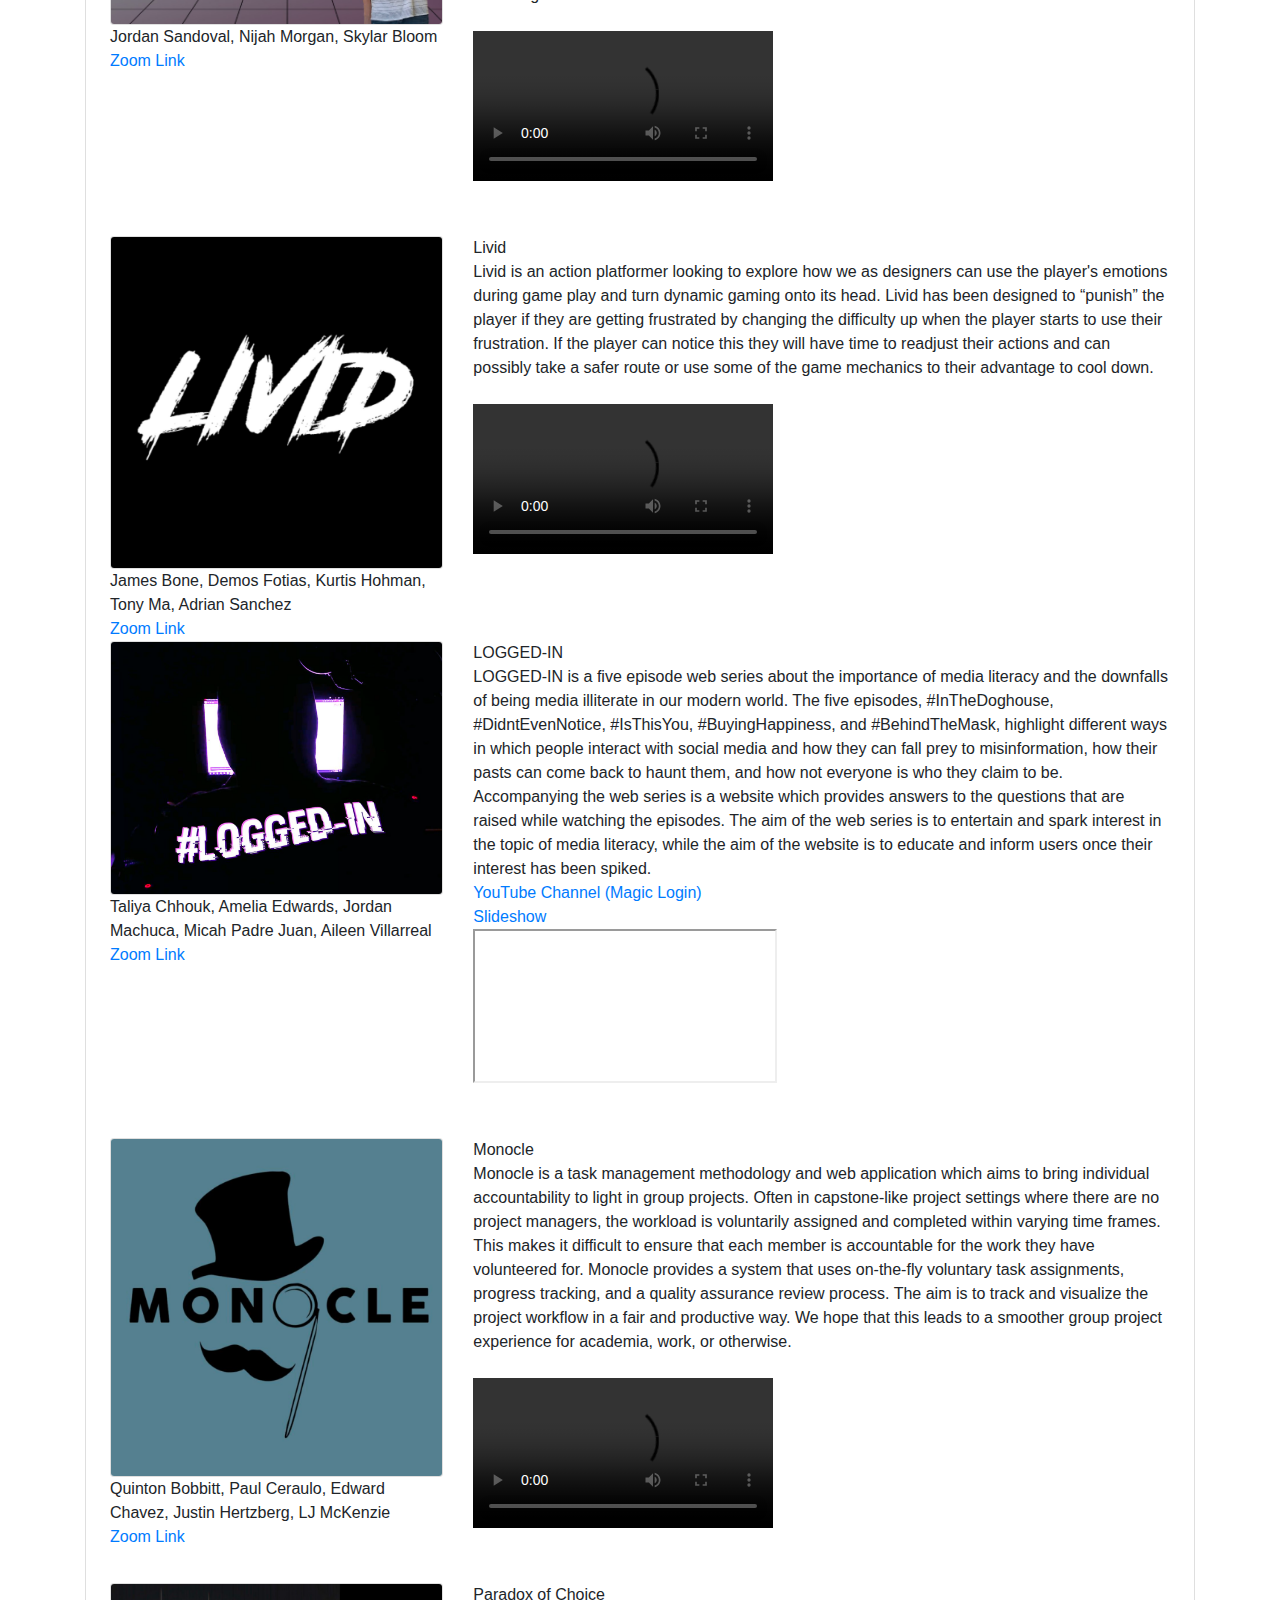
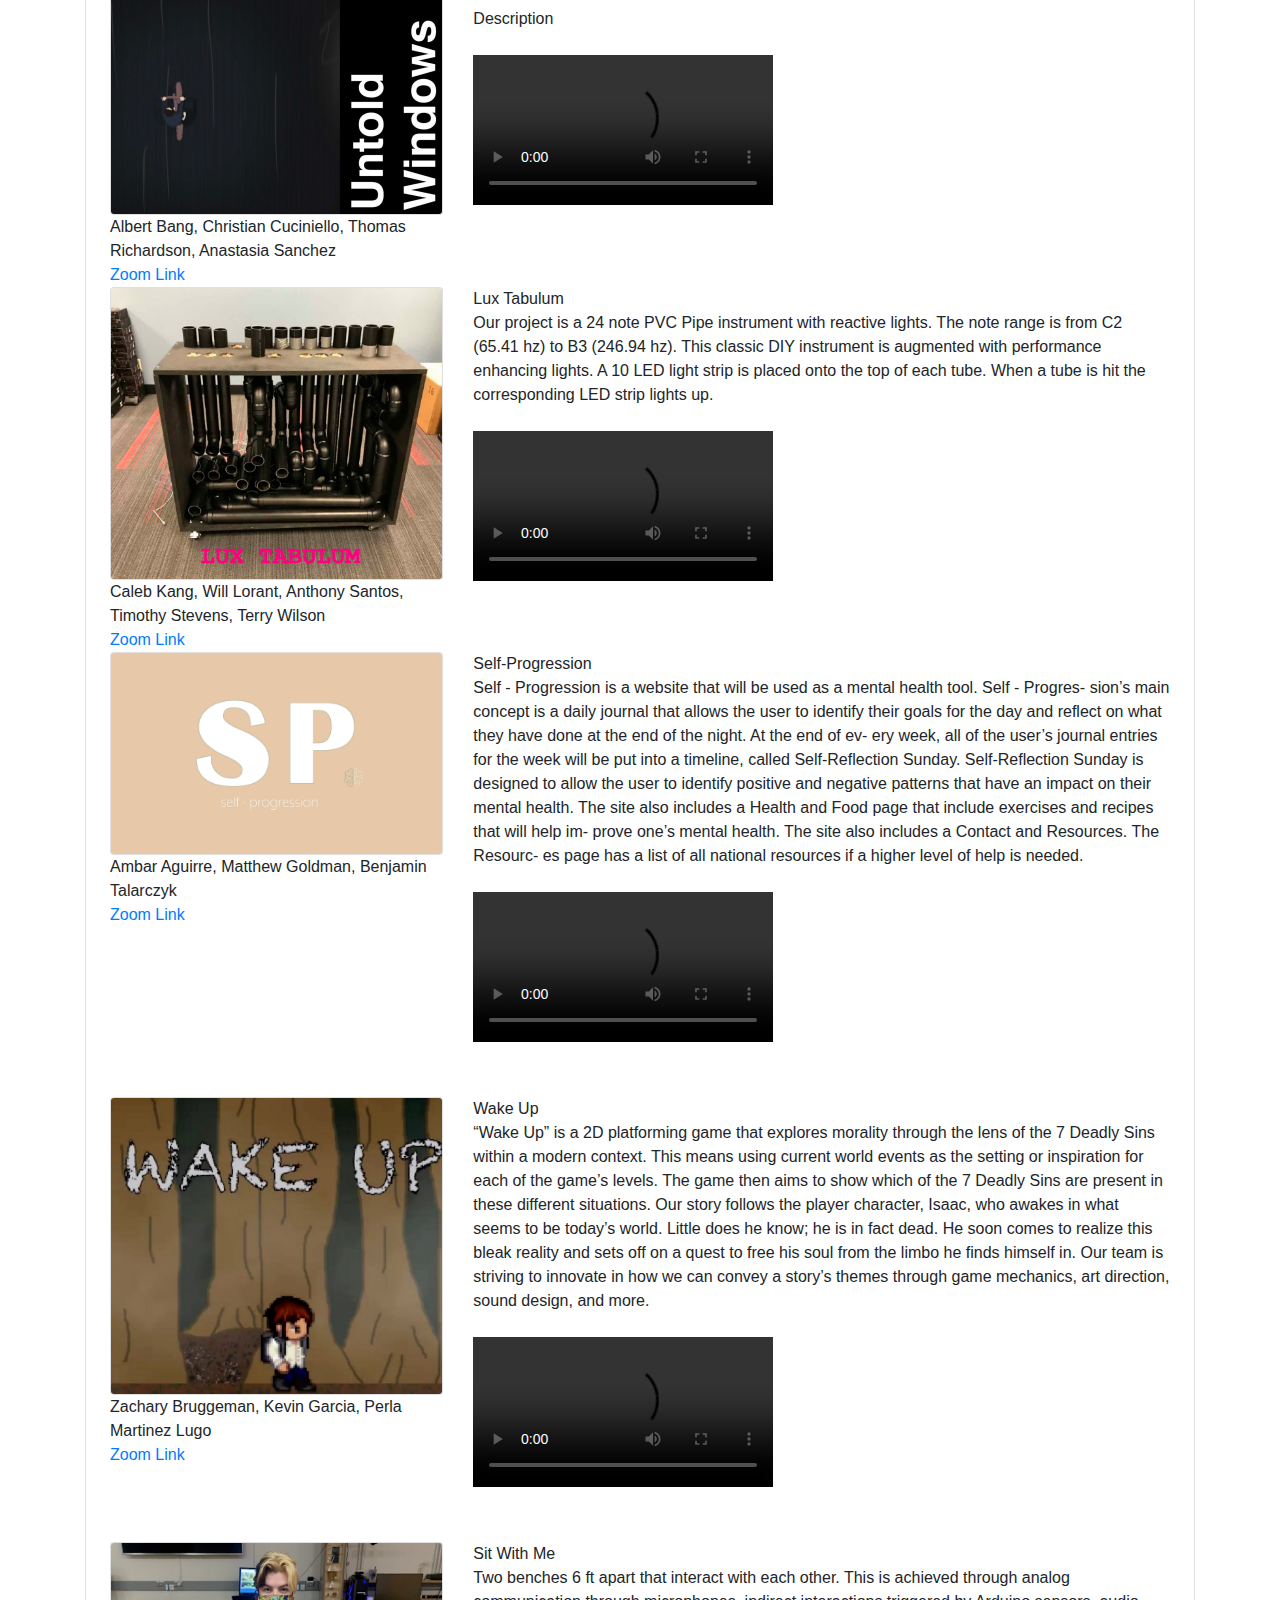
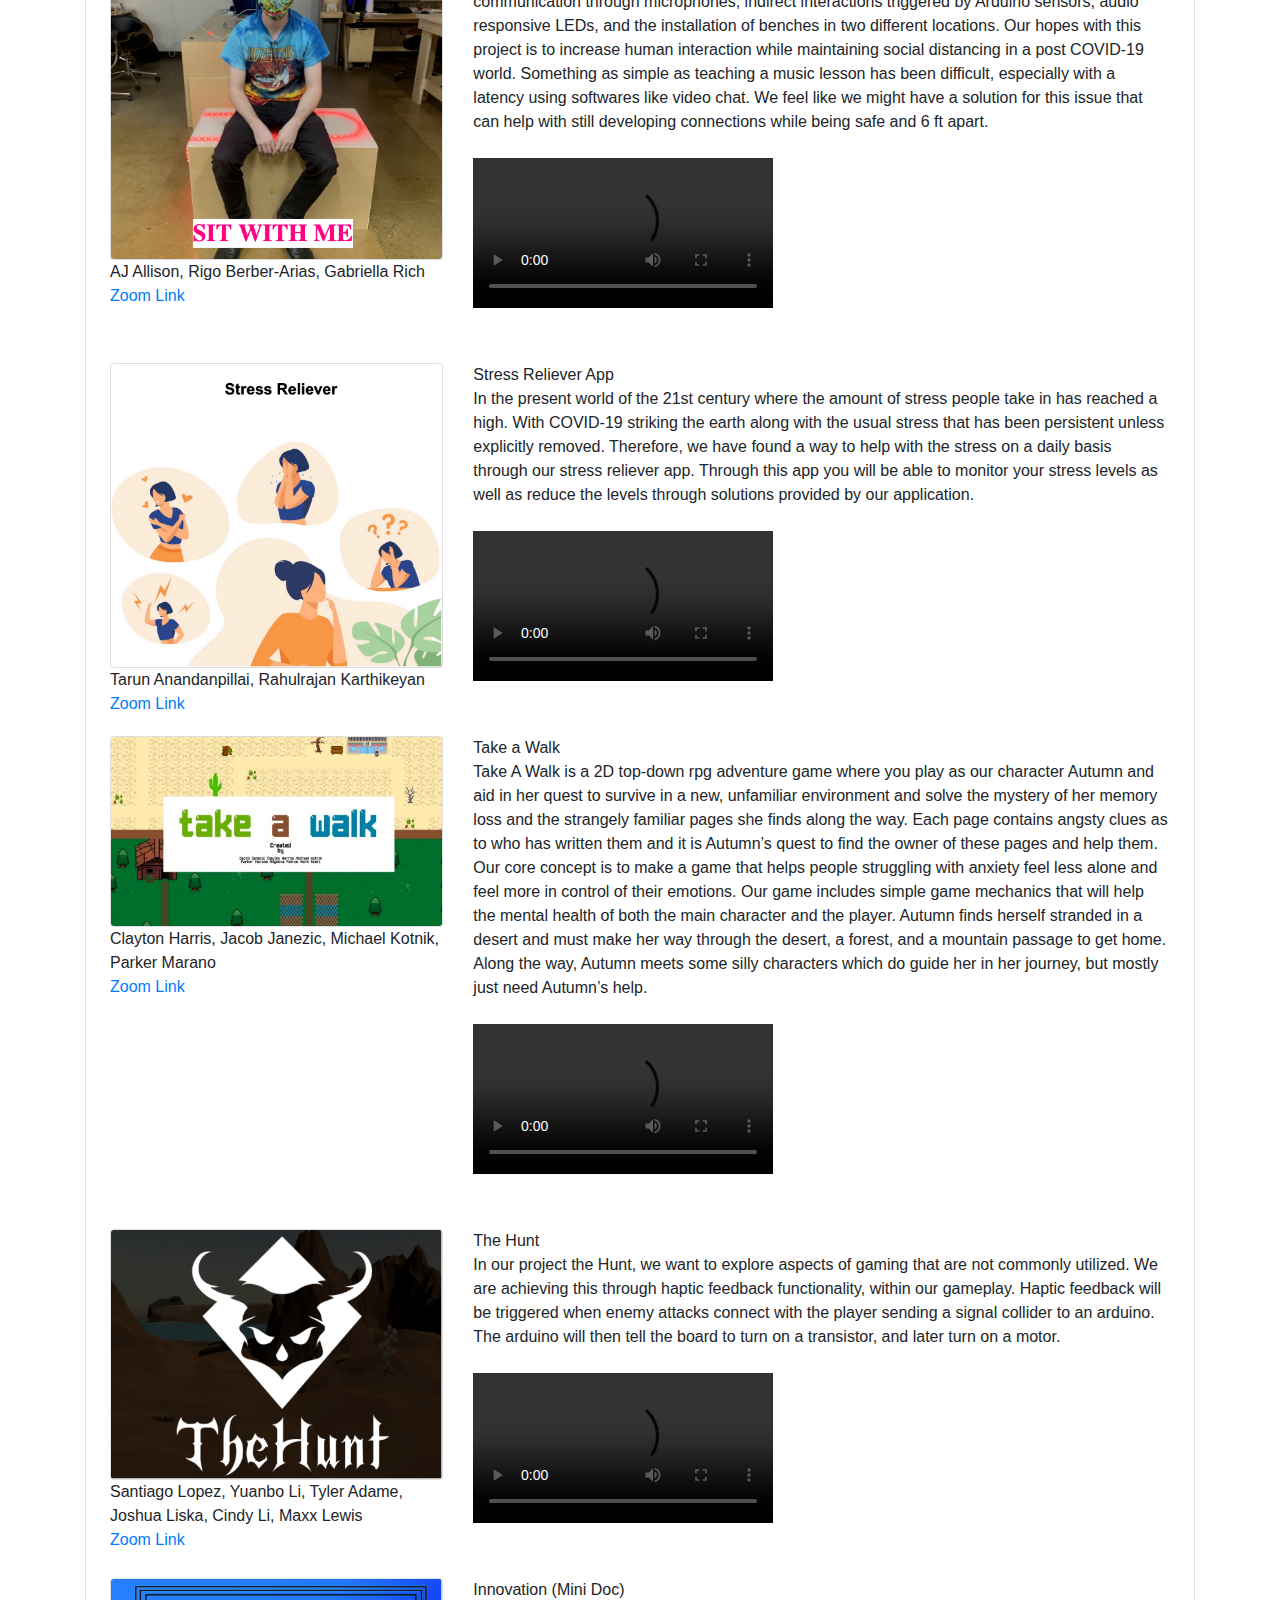
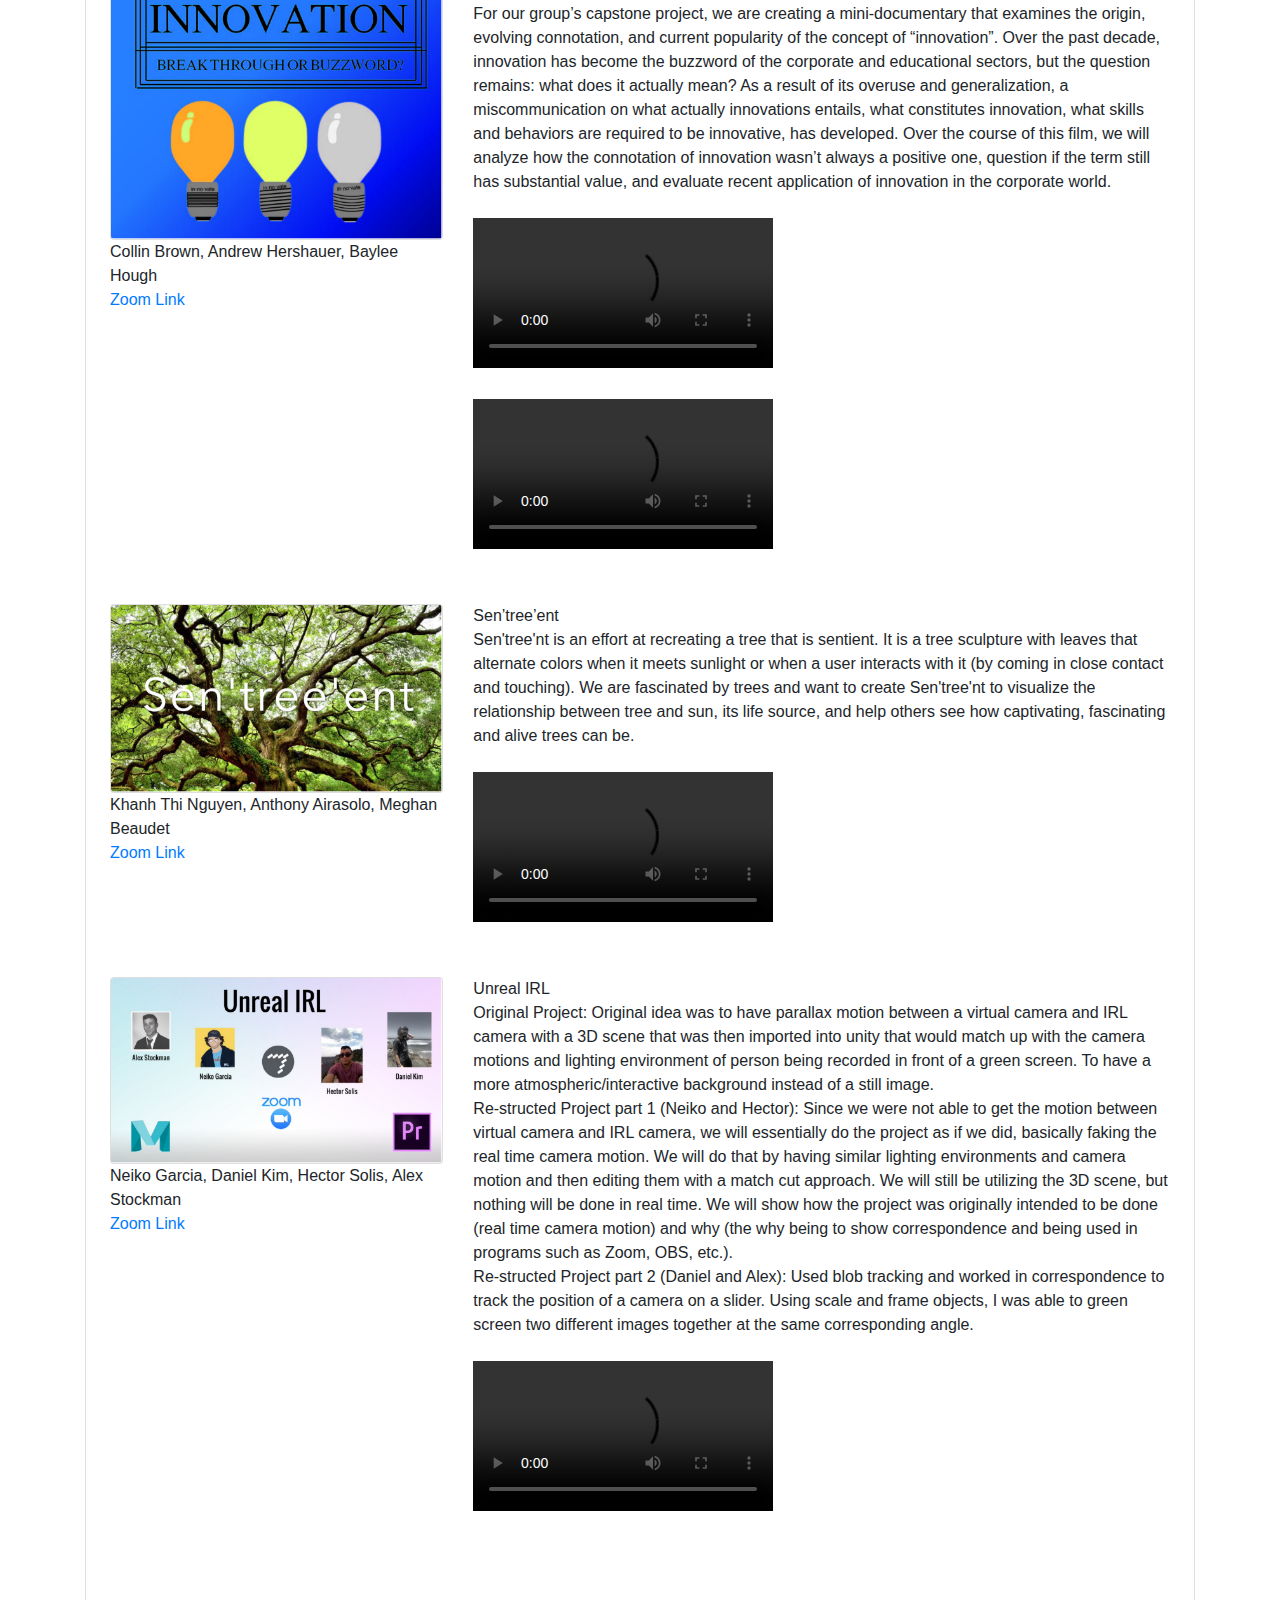
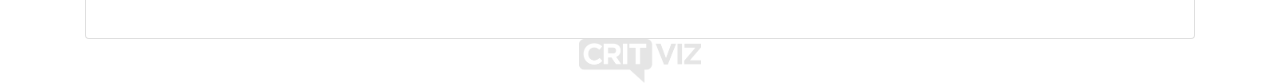
==== commit b7e9e9a4: "something" ====
--- a/index.html
+++ b/index.html
@@ -1,699 +1,705 @@
 <!DOCTYPE html>
 <html lang="en">
-  <head>
-    <meta charset="utf-8">
-    <meta name="viewport" content="width=device-width, initial-scale=1.0">
-    <meta name="description" content="">
-    <meta name="author" content="">
-
-    <title>DC Showcase -- Fall 2020</title>
-
-    <!-- Lato Font -->
-    <link href='http://fonts.googleapis.com/css?family=Lato:300,400,700' rel='stylesheet' type='text/css'>
-
-    <!-- Stylesheet -->
-    <link href="css/gallery-dark-materialize.min.css" rel="stylesheet">
-
-    <!-- Material Icons -->
-    <link href="https://fonts.googleapis.com/icon?family=Material+Icons" rel="stylesheet">
-    <style>
-.carousel-wrapper{
-  display:none;
-}
-    </style>
-  </head>
-
-  <body class="blue-grey darken-4">
-
-    <!-- Navbar and Header -->
-    <nav class="nav-extended nav-full-header z-depth-0 blue-grey darken-3">
-      <div class="nav-background">
-        <img class="active" src="img/header.jpg" alt="control room">
-      </div>
-      <div class="nav-wrapper container">
-        <a href="index.html" class="brand-logo"><img height=120 src='img/ame-at-asu.png'></a>
-      </div>
-
-      <div class="nav-header valign-wrapper">
-        <div class="center">
-          <h1>Digital Culture Showcase</h1>
-          <div class="tagline">Fall 2020</div>
-        </div>
-      </div>
-
-      <!-- Fixed Masonry Filters -->
-      <div class="categories-wrapper">
-        <div class="categories-container">
-          <ul class="categories container">
-            <li class="active"><a href="#all">All</a></li>
-            <li><a href="#interactive">Interactive</a></li>
-            <li><a href="#games">Games</a></li>
-            <li><a href="#other">Other</a></li>
-          </ul>
-        </div>
-      </div>
+
+<head>
+    <meta charset="utf-8"/>
+    <meta name="viewport" content="width=device-width, initial-scale=1, shrink-to-fit=no"/>
+    <meta name="description" content="Digital Culture Capstone Showcase Fall 2020"/>
+    <meta name="author" content="Tejaswi Gowda, Byron Lahey, Garth Paine, David Tinapple"/>
+    <meta name="keywords" content="ASU AME Digital Culture Capstone Fall 2020 Showcase"/>
+
+    <!-- CritViz Favion and Manifest -->
+    <link rel="apple-touch-icon" sizes="180x180" href="assets/apple-touch-icon.png"/>
+    <link rel="icon" type="image/png" sizes="32x32" href="assets/favicon-32x32.png"/>
+    <link rel="icon" type="image/png" sizes="16x16" href="assets/favicon-16x16.png"/>
+    <link rel="manifest" href="assets/site.webmanifest"/>
+
+    <!-- Title -->
+    <title>DC Showcase Fall 2020</title>
+
+    <!-- jquery -->
+    <script src="https://ajax.googleapis.com/ajax/libs/jquery/3.5.1/jquery.min.js"></script>
+
+    <!-- Bootstrap core CSS -->
+    <link rel="stylesheet" href="https://stackpath.bootstrapcdn.com/bootstrap/4.4.1/css/bootstrap.min.css" integrity="sha384-Vkoo8x4CGsO3+Hhxv8T/Q5PaXtkKtu6ug5TOeNV6gBiFeWPGFN9MuhOf23Q9Ifjh" crossorigin="anonymous"/>
+    <script src="https://stackpath.bootstrapcdn.com/bootstrap/4.4.1/js/bootstrap.min.js" integrity="sha384-wfSDF2E50Y2D1uUdj0O3uMBJnjuUD4Ih7YwaYd1iqfktj0Uod8GCExl3Og8ifwB6" crossorigin="anonymous"></script>
+
+    <!-- Custom styles for this template -->
+    <link href="critviz_css/style.css" rel="stylesheet"/>
+    <link href="critviz_css/cv-colors.css" rel="stylesheet"/>
+
+    <!-- Custom Fonts -->
+    <link rel="stylesheet" href="https://fonts.googleapis.com/css?family=Lato:400,300"/>
+    <link rel="stylesheet" href="https://fonts.googleapis.com/css?family=Spectral:300,400,600"/>
+    <link rel="stylesheet" href="https://fonts.googleapis.com/css?family=Crimson+Text&display=swap"/>
+    <link rel="stylesheet" href="https://fonts.googleapis.com/css?family=Nunito:400,600,700&display=swap"/>
+
+    <!-- plyr styles -->
+    <link rel="stylesheet" href="https://cdn.plyr.io/3.6.3/plyr.css"/>
+
+
+</head>
+
+<body class="d-flex flex-column h-100">
+    <!-- Navigation ================================================== -->
+    <nav class="navbar fixed-top cv_navbar" style="visibility: hidden;">
+        <a class="navbar-brand" href="https://www.critviz.com">
+            <img class="cv_navbar-logo" src="assets/critviz-little-white.png" alt=""/>
+        </a>
     </nav>
-    <!-- Gallery -->
-    <div id="portfolio" class="section gray">
-      <div class="gallery row">
-        <div class="col l4 m6 s12 gallery-item gallery-expand gallery-filter interactive">
-          <div class="gallery-curve-wrapper">
-            <a class="gallery-cover gray">
-              <img class="responsive-img" src="img/1.png" alt="placeholder">
-            </a>
-            <div class="gallery-body">
-              <div class="title-wrapper">
-                <h3>Baculus</h3>
-                <span class="price">Patrick Hoffman, Josh Staples, Jack Carroll</span>
-              </div>
-              <p class="description">
-              The Baculus is a motion capture device with two internal sensors on either side of the staff. The motion data is sent wirelessly to a Max application, which receives the OSC data sent by the ESP-32 board over UDP. The Baculus is currently being used to control digital synths, but we are working towards integrations with other DAWS and programs, such as Ableton, Logic, and Unity. The sensor being used is a MPU-6050, which captures 6 degrees of freedom: acceleration in X, Y, Z, and gyroscope in X, Y, Z. The data is merged using the sensors on-board digital motion processor, which gives additional data like yaw, pitch, and roll.
-              </p>
-
-              <div class="carousel-wrapper">
-                  <div class="carousel">
-                    <a class="carousel-item" href="#one!"><img src="g300x200"></a>
-                    <a class="carousel-item" href="#two!"><img src="g300x200"></a>
-                    <a class="carousel-item" href="#three!"><img src="g300x200"></a>
-                    <a class="carousel-item" href="#four!"><img src="g300x200"></a>
-                    <a class="carousel-item" href="#five!"><img src="g300x200"></a>
-                  </div>
+
+    <!-- Course Title ================================================== -->
+    <div class="container mb-5">
+        
+
+                <div class="d-flex justify-content-center mb-4 mt-3">
+		<img class="" src="img/asu-herberger-institute-for-design-and-the-arts-300px.png" alt="Image" style="background-color: rgba(255, 255, 255, 0); opacity: 75%;"/>
+		</div>
+        
+        <p class="display-4 text-center text-break mt-4 cv_course-title cv_text-shadow-small-dark mb-4">Digital Culture Capstone Showcase</p>
+        <p class="h5 text-center text-break cv_course-subtitle cv_text-shadow-small-dark">
+            The School of Arts, Media and Engineering
+        </p>
+        <p class="h5 text-center text-break cv_course-subtitle cv_text-shadow-small-dark">Arizona State University, Fall 2020</p>
+
+        <p class="h5 text-center text-break cv_course-subtitle cv_text-shadow-small-dark">
+            Instructors: Tejaswi Gowda, Byron Lahey, Garth Paine, David Tinapple
+        </p>
+        <p class="h5 text-center text-break cv_course-subtitle cv_text-shadow-small-dark">
+            Assistant: Piyush Malhotra
+        </p>
+        
+
+        
+        
+    </div>
+
+    <!-- Begin Main Content ==================================================-->
+    <main role="main">
+        <!-- CritViz Panel ================================================== -->
+        <div class="container cv_panel-container">
+            <div class="card cv_panel cv_box-shadow-small">
+                <div class="card-header d-flex justify-content-between py-2 cv_panel-menubar cv_text_sans">
+                    <div class="cv_panel-title">
+                        Capstone Groups - Final Documentation
+                    </div>
+                </div>
+                <!-- Panel ================================================== -->
+                <div class="card-body p-4">
+                    <div class="row mb-4">
+                        <div class="col-12">
+                            <div class="row mb-4">
+
+
+
+
+
+
+                                <!-- Group Element ================================================== -->
+                                <div class="col-12 col-sm-6 col-md-5 col-lg-5 col-xl-4">
+                                    <div class="cv-font_authname d-block d-sm-none">Baculus</div>
+                                    <div class="card cv-id-card">
+                                        <img class="card-img" src="img/1.png" alt="Image"/>
+                                    </div>
+                                    <div class="cv-font_authdata">
+                                        Patrick Hoffman, Josh Staples, Jack Carroll<br/>
+                                        <a class="cv_panel-link cv-font_authdata" href="https://asu.zoom.us/j/82677815969" target="_pg_blank">Zoom Link</a>
+                                    </div>
+                                </div>
+                                <div class="col-12 col-sm-6 col-md-7 col-lg-7 col-xl-8 mb-5">
+                                    <div class="cv-font_authname d-none d-sm-block">Baculus</div>
+                                    <div class="cv-font_authdata">
+                                        The Baculus is a motion capture device with two internal sensors on either side of the staff. The motion data is sent wirelessly to a Max application, which receives the OSC data sent by the ESP-32 board over UDP. The Baculus is currently being used to
+                                        control digital synths, but we are working towards integrations with other DAWS and programs, such as Ableton, Logic, and Unity. The sensor being used is a MPU-6050, which captures 6 degrees of freedom: acceleration
+                                        in X, Y, Z, and gyroscope in X, Y, Z. The data is merged using the sensors on-board digital motion processor, which gives additional data like yaw, pitch, and roll.
+                                    </div>
+                                    <br><video class="jsplayer" playsinline controls>
+                                          <source src="https://critviz.s3.amazonaws.com/uploads/user_file/file/158168/WIN_20201122_23_29_15_Pro.mp4" type="video/mp4"/>
+      </video>
+                                </div>
+                                <!-- End Group Element ================================================== -->
+
+
+
+                                <!-- Group Element ================================================== -->
+                                <div class="col-12 col-sm-6 col-md-5 col-lg-5 col-xl-4">
+                                    <div class="cv-font_authname d-block d-sm-none">Battle Blaster Babies</div>
+                                    <div class="card cv-id-card">
+                                        <img class="card-img" src="img/2.jpg" alt="Image"/>
+                                    </div>
+                                    <div class="cv-font_authdata">
+                                        Anthony Pedroza<br/>
+                                        <a class="cv_panel-link cv-font_authdata" href="https://asu.zoom.us/j/86848532678" target="_pg_blank">Zoom Link</a>
+                                    </div>
+                                </div>
+                                <div class="col-12 col-sm-6 col-md-7 col-lg-7 col-xl-8 mb-5">
+                                    <div class="cv-font_authname d-none d-sm-block">Battle Blaster Babies</div>
+                                    <div class="cv-font_authdata">
+                                        Battle Blaster Babies is a side-scrolling, fast-action shoot 'em up, with retro graphics, modern-day character progression, and gameplay customization. The core concept of Battle Blaster Babies is creating repayable fun and engaging gameplay through challenging
+                                        combat that blends long-term, incremental character development and short-term, split-second, reactionary decision-making. I have a passion for video games, and I love the creative challenge of designing gameplay
+                                        mechanics and systems. My goal for this project is to showcase my skills as a designer, my follow-through and work ethic as a game developer, and the vision I’ve cultivated to transform imagined concepts into realized
+                                        gameplay.
+
+                                    </div>
+                                    <br><video class="jsplayer" playsinline controls>
+            <source src="https://critviz.s3.amazonaws.com/uploads/user_file/file/158038/BattleBlasterBabies_FinalShowcase.mp4" type="video/mp4"/>
+      </video>
+                                </div>
+                                <!-- End Group Element ================================================== -->
+
+
+
+                                <!-- Group Element ================================================== -->
+                                <div class="col-12 col-sm-6 col-md-5 col-lg-5 col-xl-4">
+                                    <div class="cv-font_authname d-block d-sm-none">Disposable Ocean</div>
+                                    <div class="card cv-id-card">
+                                        <img class="card-img" src="img/3.jpg" alt="Image"/>
+                                    </div>
+                                    <div class="cv-font_authdata">
+                                        Michelangelo Cozzo, Jocelyn Gonzalez Rowe, Chantal Savoie, Adrian Sanchez, Tessa Tzineff <br/>
+                                        <a class="cv_panel-link cv-font_authdata" href="https://asu.zoom.us/j/87232678896" target="_pg_blank">Zoom Link</a>
+                                    </div>
+                                </div>
+                                <div class="col-12 col-sm-6 col-md-7 col-lg-7 col-xl-8 mb-5">
+                                    <div class="cv-font_authname d-none d-sm-block">Disposable Ocean</div>
+                                    <div class="cv-font_authdata">
+                                        Disposable Ocean is an immersive, multimedia, art installation featuring visuals, projection mapping, art made entirely from recycled materials and other trash, and interactive art. The project aims to get people to understand the scale of the issue of
+                                        plastic in our oceans and why the individual isn’t to blame like many are led to believe.
+
+                                    </div>
+                                    <br><video class="jsplayer" playsinline controls>
+            <source src="https://critviz.s3.amazonaws.com/uploads/user_file/file/158173/Disposable+Ocean+Experience.mp4" type="video/mp4"/>
+      </video>
+                                    <div class="cv-font_authdata">
+                                        more
+                                    </div>
+                                    <br><video class="jsplayer" playsinline controls>
+            <source src="https://critviz.s3.amazonaws.com/uploads/user_file/file/158172/Disposable+Ocean+Final+Showcase+Overview.mp4" type="video/mp4"/>
+      </video>
+
+                                </div>
+                                <!-- End Group Element ================================================== -->
+
+
+
+                                <!-- Group Element ================================================== -->
+                                <div class="col-12 col-sm-6 col-md-5 col-lg-5 col-xl-4">
+                                    <div class="cv-font_authname d-block d-sm-none">Soundtracker (Fantastic Four)</div>
+                                    <div class="card cv-id-card">
+                                        <img class="card-img" src="img/4.jpg" alt="Image"/>
+                                    </div>
+                                    <div class="cv-font_authdata">
+                                        Hanshen He, Christian Puebla, Ran Duan, Austin Hendrix<br/>
+                                        <a class="cv_panel-link cv-font_authdata" href="https://asu.zoom.us/j/85219706528" target="_pg_blank">Zoom Link</a>
+                                    </div>
+                                </div>
+                                <div class="col-12 col-sm-6 col-md-7 col-lg-7 col-xl-8 mb-5">
+                                    <div class="cv-font_authname d-none d-sm-block">Soundtracker (Fantastic Four)</div>
+                                    <div class="cv-font_authdata">
+                                        The Soundtracker is an adventure music simulator that brings brand-new experiences by combining music composition and classic video game features. Our project allows the player to explore unique environments and compose an original song in the process
+                                        while also trying to avoid dangerous opponents.
+                                    </div>
+                                    <br><video class="jsplayer" playsinline controls>
+            <source src="https://critviz.s3.amazonaws.com/uploads/user_file/file/157985/capstone.mp4" type="video/mp4"/>
+      </video>
+                                </div>
+                                <!-- End Group Element ================================================== -->
+
+
+
+                                <!-- Group Element ================================================== -->
+                                <div class="col-12 col-sm-6 col-md-5 col-lg-5 col-xl-4">
+                                    <div class="cv-font_authname d-block d-sm-none">Immersive Environments</div>
+                                    <div class="card cv-id-card">
+                                        <img class="card-img" src="img/5.png" alt="Image"/>
+                                    </div>
+                                    <div class="cv-font_authdata">
+                                        Laura Moles, Bryan Fu, Alyssa Figueroa, Karina Brachlow <br/>
+                                        <a class="cv_panel-link cv-font_authdata" href="https://asu.zoom.us/j/82561728009" target="_pg_blank">Zoom Link</a>
+                                    </div>
+                                </div>
+                                <div class="col-12 col-sm-6 col-md-7 col-lg-7 col-xl-8 mb-5">
+                                    <div class="cv-font_authname d-none d-sm-block">Immersive Environments</div>
+                                    <div class="cv-font_authdata">
+                                        Immersive Environments is a projection installation putting the viewers in an animated underwater scene reacting based on motion tracking data. Our goal is to ultimately replicate human interaction with nature. Being in a world with restrictions on where
+                                        we can go and what we can see, we’re creating a room locally that gives this experience to the viewer. They can see fish swimming around them, sunlight moving through the water, and bubbles popping where the viewer
+                                        is mapped on the projection as if walking on the floor of a coral reef. We’ve created this using MaxMSP and Photoshop.
+                                    </div>
+                                    <br><video class="jsplayer" playsinline controls>
+            <source src="https://critviz.s3.amazonaws.com/uploads/user_file/file/158022/Capstone+I++final+project+.mp4" type="video/mp4"/>
+      </video>
+                                </div>
+                                <!-- End Group Element ================================================== -->
+
+
+
+                                <!-- Group Element ================================================== -->
+                                <div class="col-12 col-sm-6 col-md-5 col-lg-5 col-xl-4">
+                                    <div class="cv-font_authname d-block d-sm-none">Seeing Double</div>
+                                    <div class="card cv-id-card">
+                                        <img class="card-img" src="img/6.jpg" alt="Image"/>
+                                    </div>
+                                    <div class="cv-font_authdata">
+                                        Jaelene Munoz, Ellie Marrs, Rhiannon Nabours <br/>
+                                        <a class="cv_panel-link cv-font_authdata" href="https://asu.zoom.us/j/83612437680" target="_pg_blank">Zoom Link</a>
+                                    </div>
+                                </div>
+                                <div class="col-12 col-sm-6 col-md-7 col-lg-7 col-xl-8 mb-5">
+                                    <div class="cv-font_authname d-none d-sm-block">Seeing Double</div>
+                                    <div class="cv-font_authdata">
+                                        Our project will be an installation of multiple posters that will cover climate change, the Black Lives Matter movement vs Back the Blue, and COVID-19, all of which have been very significant this year. The posters, which will be viewed on a tv screen,
+                                        will change depending on the angle the audience views the posters from. The posters will have a left view, a right view, and a “step back” view that are accompanied with animation to help the audience become immersed
+                                        in the moments depicted on the posters.
+                                    </div>
+                                    <br><video class="jsplayer" playsinline controls>
+            <source src="https://critviz.s3.amazonaws.com/uploads/user_file/file/158013/Final+Showcase+Video.mp4" type="video/mp4"/>
+      </video>
+                                </div>
+                                <!-- End Group Element ================================================== -->
+
+
+
+                                <!-- Group Element ================================================== -->
+                                <div class="col-12 col-sm-6 col-md-5 col-lg-5 col-xl-4">
+                                    <div class="cv-font_authname d-block d-sm-none">Virus Story</div>
+                                    <div class="card cv-id-card">
+                                        <img class="card-img" src="img/7.png" alt="Image"/>
+                                    </div>
+                                    <div class="cv-font_authdata">
+                                        Jordan Sandoval, Nijah Morgan, Skylar Bloom<br/>
+                                        <a class="cv_panel-link cv-font_authdata" href="https://asu.zoom.us/j/87817190978" target="_pg_blank">Zoom Link</a>
+                                    </div>
+                                </div>
+                                <div class="col-12 col-sm-6 col-md-7 col-lg-7 col-xl-8 mb-5">
+                                    <div class="cv-font_authname d-none d-sm-block">Virus Story</div>
+                                    <div class="cv-font_authdata">
+                                        Virus Story is an interactive video that takes you through the day of a student as he makes decisions about following Covid-19 safety guidelines. The player can choose whether or not to follow a safety guideline and the result of this decision will affect
+                                        the ending. There are multiple different scene variations depending on what you choose and the ending will vary based on whether you followed guidelines properly or if you decided not to. The purpose of this project
+                                        is to demonstrate why it is important to treat Covid seriously and the repercussions that can come from not doing so.
+                                    </div>
+                                    <br><video class="jsplayer" playsinline controls>
+            <source src="https://critviz.s3.amazonaws.com/uploads/user_file/file/158065/Capstone+Showcase.mp4" type="video/mp4"/>
+      </video>
+                                </div>
+                                <!-- End Group Element ================================================== -->
+
+
+
+                                <!-- Group Element ================================================== -->
+                                <div class="col-12 col-sm-6 col-md-5 col-lg-5 col-xl-4">
+                                    <div class="cv-font_authname d-block d-sm-none">Livid</div>
+                                    <div class="card cv-id-card">
+                                        <img class="card-img" src="img/8.png" alt="Image"/>
+                                    </div>
+                                    <div class="cv-font_authdata">
+                                        James Bone, Demos Fotias, Kurtis Hohman, Tony Ma, Adrian Sanchez<br/>
+                                        <a class="cv_panel-link cv-font_authdata" href="https://asu.zoom.us/j/85734522040" target="_pg_blank">Zoom Link</a>
+                                    </div>
+                                </div>
+                                <div class="col-12 col-sm-6 col-md-7 col-lg-7 col-xl-8 mb-5">
+                                    <div class="cv-font_authname d-none d-sm-block">Livid</div>
+                                    <div class="cv-font_authdata">
+                                        Livid is an action platformer looking to explore how we as designers can use the player's emotions during game play and turn dynamic gaming onto its head. Livid has been designed to “punish” the player if they are getting frustrated by changing the difficulty
+                                        up when the player starts to use their frustration. If the player can notice this they will have time to readjust their actions and can possibly take a safer route or use some of the game mechanics to their advantage
+                                        to cool down.
+                                    </div>
+                                    <br><video class="jsplayer" playsinline controls>
+            <source src="https://critviz.s3.amazonaws.com/uploads/user_file/file/158148/export-Livid_Crit.mov" type="video/mp4"/>
+      </video>
+                                </div>
+                                <!-- End Group Element ================================================== -->
+
+
+
+                                <!-- Group Element ================================================== -->
+                                <div class="col-12 col-sm-6 col-md-5 col-lg-5 col-xl-4">
+                                    <div class="cv-font_authname d-block d-sm-none">LOGGED-IN</div>
+                                    <div class="card cv-id-card">
+                                        <img class="card-img" src="img/9.png" alt="Image"/>
+                                    </div>
+                                    <div class="cv-font_authdata">
+                                        Taliya Chhouk, Amelia Edwards, Jordan Machuca, Micah Padre Juan, Aileen Villarreal<br/>
+                                        <a class="cv_panel-link cv-font_authdata" href="https://asu.zoom.us/j/87363706971" target="_pg_blank">Zoom Link</a>
+                                    </div>
+                                </div>
+                                <div class="col-12 col-sm-6 col-md-7 col-lg-7 col-xl-8 mb-5">
+                                    <div class="cv-font_authname d-none d-sm-block">LOGGED-IN</div>
+                                    <div class="cv-font_authdata">
+                                        LOGGED-IN is a five episode web series about the importance of media literacy and the downfalls of being media illiterate in our modern world. The five episodes, #InTheDoghouse, #DidntEvenNotice, #IsThisYou, #BuyingHappiness, and #BehindTheMask, highlight
+                                        different ways in which people interact with social media and how they can fall prey to misinformation, how their pasts can come back to haunt them, and how not everyone is who they claim to be. Accompanying the
+                                        web series is a website which provides answers to the questions that are raised while watching the episodes. The aim of the web series is to entertain and spark interest in the topic of media literacy, while the
+                                        aim of the website is to educate and inform users once their interest has been spiked.
+                                    </div>
+
+                                    <div class="cv-font_authdata"><a href='https://www.youtube.com/channel/UCtGkybN6l2NrkNh4M-4V3Lg/about?view_as=subscriber' target='_blank'>YouTube Channel (Magic Login)</a></div>
+                                    <div class="cv-font_authdata"><a href='https://docs.google.com/presentation/d/e/2PACX-1vRzCGqScaLb-psV3_eoo3C4v1oCorOVRX2C3kZ2EPIFL1hCcfc42xiA4DTSBRArsNFwr9aNOZNr0qUd/pub?start=false&loop=false&delayms=15000' target='_blank'> Slideshow</a></div>
+
+                                    <div class="plyr__video-embed jsplayer">
+                                        <iframe src="https://www.youtube.com/watch?v=5g7ZlJz5-GA" allowfullscreen allowtransparency allow="autoplay"></iframe>
+                                    </div>
+
+                                </div>
+                                <!-- End Group Element ================================================== -->
+
+
+
+                                <!-- Group Element ================================================== -->
+                                <div class="col-12 col-sm-6 col-md-5 col-lg-5 col-xl-4">
+                                    <div class="cv-font_authname d-block d-sm-none">Monocle</div>
+                                    <div class="card cv-id-card">
+                                        <img class="card-img" src="img/10.png" alt="Image"/>
+                                    </div>
+                                    <div class="cv-font_authdata">
+                                        Quinton Bobbitt, Paul Ceraulo, Edward Chavez, Justin Hertzberg, LJ McKenzie<br/>
+                                        <a class="cv_panel-link cv-font_authdata" href="https://asu.zoom.us/j/87407071315" target="_pg_blank">Zoom Link</a>
+                                    </div>
+                                </div>
+                                <div class="col-12 col-sm-6 col-md-7 col-lg-7 col-xl-8 mb-5">
+                                    <div class="cv-font_authname d-none d-sm-block">Monocle</div>
+                                    <div class="cv-font_authdata">
+                                        Monocle is a task management methodology and web application which aims to bring individual accountability to light in group projects. Often in capstone-like project settings where there are no project managers, the workload is voluntarily assigned and
+                                        completed within varying time frames. This makes it difficult to ensure that each member is accountable for the work they have volunteered for. Monocle provides a system that uses on-the-fly voluntary task assignments,
+                                        progress tracking, and a quality assurance review process. The aim is to track and visualize the project workflow in a fair and productive way. We hope that this leads to a smoother group project experience for
+                                        academia, work, or otherwise.
+
+                                    </div>
+                                    <br><video class="jsplayer" playsinline controls>
+            <source src="https://critviz.s3.amazonaws.com/uploads/user_file/file/158174/export-Final%2BProject.mov" type="video/mp4"/>
+      </video>
+                                </div>
+                                <!-- End Group Element ================================================== -->
+
+
+
+                                <!-- Group Element ================================================== -->
+                                <div class="col-12 col-sm-6 col-md-5 col-lg-5 col-xl-4">
+                                    <div class="cv-font_authname d-block d-sm-none">Paradox of Choice</div>
+                                    <div class="card cv-id-card">
+                                        <img class="card-img" src="img/11.png" alt="Image"/>
+                                    </div>
+                                    <div class="cv-font_authdata">
+                                        Albert Bang, Christian Cuciniello, Thomas Richardson, Anastasia Sanchez<br/>
+                                        <a class="cv_panel-link cv-font_authdata" href="https://asu.zoom.us/j/82200848569" target="_pg_blank">Zoom Link</a>
+                                    </div>
+                                </div>
+                                <div class="col-12 col-sm-6 col-md-7 col-lg-7 col-xl-8 mb-5">
+                                    <div class="cv-font_authname d-none d-sm-block">Paradox of Choice</div>
+                                    <div class="cv-font_authdata">
+                                        Description
+                                    </div>
+                                    <br><video class="jsplayer" playsinline controls>
+            <source src="https://critviz.s3.amazonaws.com/uploads/user_file/file/158151/FINAL+CRITIQUE.mp4" type="video/mp4"/>
+      </video>
+                                </div>
+                                <!-- End Group Element ================================================== -->
+
+
+
+                                <!-- Group Element ================================================== -->
+                                <div class="col-12 col-sm-6 col-md-5 col-lg-5 col-xl-4">
+                                    <div class="cv-font_authname d-block d-sm-none">Lux Tabulum</div>
+                                    <div class="card cv-id-card">
+                                        <img class="card-img" src="img/12.png" alt="Image"/>
+                                    </div>
+                                    <div class="cv-font_authdata">
+                                        Caleb Kang, Will Lorant, Anthony Santos, Timothy Stevens, Terry Wilson<br/>
+                                        <a class="cv_panel-link cv-font_authdata" href="https://asu.zoom.us/j/81561957932" target="_pg_blank">Zoom Link</a>
+                                    </div>
+                                </div>
+                                <div class="col-12 col-sm-6 col-md-7 col-lg-7 col-xl-8 mb-5">
+                                    <div class="cv-font_authname d-none d-sm-block">Lux Tabulum</div>
+                                    <div class="cv-font_authdata">
+                                        Our project is a 24 note PVC Pipe instrument with reactive lights. The note range is from C2 (65.41 hz) to B3 (246.94 hz). This classic DIY instrument is augmented with performance enhancing lights. A 10 LED light strip is placed onto the top of each
+                                        tube. When a tube is hit the corresponding LED strip lights up.
+                                    </div>
+                                    <br><video class="jsplayer" playsinline controls>
+            <source src="https://critviz.s3.amazonaws.com/uploads/user_file/file/157484/PVC+Final+Critique+Vid.mp4" type="video/mp4"/>
+      </video>
+                                </div>
+                                <!-- End Group Element ================================================== -->
+
+
+
+
+                                <!-- Group Element ================================================== -->
+                                <div class="col-12 col-sm-6 col-md-5 col-lg-5 col-xl-4">
+                                    <div class="cv-font_authname d-block d-sm-none">Self-Progression</div>
+                                    <div class="card cv-id-card">
+                                        <img class="card-img" src="img/13.png" alt="Image"/>
+                                    </div>
+                                    <div class="cv-font_authdata">
+                                        Ambar Aguirre, Matthew Goldman, Benjamin Talarczyk<br/>
+                                        <a class="cv_panel-link cv-font_authdata" href="https://asu.zoom.us/j/89515690136" target="_pg_blank">Zoom Link</a>
+                                    </div>
+                                </div>
+                                <div class="col-12 col-sm-6 col-md-7 col-lg-7 col-xl-8 mb-5">
+                                    <div class="cv-font_authname d-none d-sm-block">Self-Progression</div>
+                                    <div class="cv-font_authdata">
+                                        Self - Progression is a website that will be used as a mental health tool. Self - Progres- sion’s main concept is a daily journal that allows the user to identify their goals for the day and reflect on what they have done at the end of the night. At the
+                                        end of ev- ery week, all of the user’s journal entries for the week will be put into a timeline, called Self-Reflection Sunday. Self-Reflection Sunday is designed to allow the user to identify positive and negative
+                                        patterns that have an impact on their mental health. The site also includes a Health and Food page that include exercises and recipes that will help im- prove one’s mental health. The site also includes a Contact
+                                        and Resources. The Resourc- es page has a list of all national resources if a higher level of help is needed.
+                                    </div>
+                                    <br><video class="jsplayer" playsinline controls>
+            <source src="https://critviz.s3.amazonaws.com/uploads/user_file/file/158150/Untitled.m4v" type="video/mp4"/>
+      </video>
+                                </div>
+                                <!-- End Group Element ================================================== -->
+
+
+
+                                <!-- Group Element ================================================== -->
+                                <div class="col-12 col-sm-6 col-md-5 col-lg-5 col-xl-4">
+                                    <div class="cv-font_authname d-block d-sm-none">Wake Up</div>
+                                    <div class="card cv-id-card">
+                                        <img class="card-img" src="img/14.png" alt="Image"/>
+                                    </div>
+                                    <div class="cv-font_authdata">
+                                        Zachary Bruggeman, Kevin Garcia, Perla Martinez Lugo<br/>
+                                        <a class="cv_panel-link cv-font_authdata" href="https://asu.zoom.us/j/86480519294" target="_pg_blank">Zoom Link</a>
+                                    </div>
+                                </div>
+                                <div class="col-12 col-sm-6 col-md-7 col-lg-7 col-xl-8 mb-5">
+                                    <div class="cv-font_authname d-none d-sm-block">Wake Up</div>
+                                    <div class="cv-font_authdata">
+                                        “Wake Up” is a 2D platforming game that explores morality through the lens of the 7 Deadly Sins within a modern context. This means using current world events as the setting or inspiration for each of the game’s levels. The game then aims to show which
+                                        of the 7 Deadly Sins are present in these different situations. Our story follows the player character, Isaac, who awakes in what seems to be today’s world. Little does he know; he is in fact dead. He soon comes
+                                        to realize this bleak reality and sets off on a quest to free his soul from the limbo he finds himself in. Our team is striving to innovate in how we can convey a story’s themes through game mechanics, art direction,
+                                        sound design, and more.
+                                    </div>
+                                    <br><video class="jsplayer" playsinline controls>
+            <source src="https://critviz.s3.amazonaws.com/uploads/user_file/file/158149/FinalCritiqueVideo.mp4" type="video/mp4"/>
+      </video>
+                                </div>
+                                <!-- End Group Element ================================================== -->
+
+
+
+                                <!-- Group Element ================================================== -->
+                                <div class="col-12 col-sm-6 col-md-5 col-lg-5 col-xl-4">
+                                    <div class="cv-font_authname d-block d-sm-none">Sit With Me</div>
+                                    <div class="card cv-id-card">
+                                        <img class="card-img" src="img/15.png" alt="Image"/>
+                                    </div>
+                                    <div class="cv-font_authdata">
+                                        AJ Allison, Rigo Berber-Arias, Gabriella Rich<br/>
+                                        <a class="cv_panel-link cv-font_authdata" href="https://asu.zoom.us/j/89344377365" target="_pg_blank">Zoom Link</a>
+                                    </div>
+                                </div>
+                                <div class="col-12 col-sm-6 col-md-7 col-lg-7 col-xl-8 mb-5">
+                                    <div class="cv-font_authname d-none d-sm-block">Sit With Me</div>
+                                    <div class="cv-font_authdata">
+                                        Two benches 6 ft apart that interact with each other. This is achieved through analog communication through microphones, indirect interactions triggered by Arduino sensors, audio responsive LEDs, and the installation of benches in two different locations.
+                                        Our hopes with this project is to increase human interaction while maintaining social distancing in a post COVID-19 world. Something as simple as teaching a music lesson has been difficult, especially with a latency
+                                        using softwares like video chat. We feel like we might have a solution for this issue that can help with still developing connections while being safe and 6 ft apart.
+
+                                    </div>
+                                    <br><video class="jsplayer" playsinline controls>
+            <source src="https://critviz.s3.amazonaws.com/uploads/user_file/file/157961/SIT+WITH+ME+FINAL.mp4_2.mov" type="video/mp4"/>
+      </video>
+                                </div>
+                                <!-- End Group Element ================================================== -->
+
+
+
+                                <!-- Group Element ================================================== -->
+                                <div class="col-12 col-sm-6 col-md-5 col-lg-5 col-xl-4">
+                                    <div class="cv-font_authname d-block d-sm-none">Stress Reliever App</div>
+                                    <div class="card cv-id-card">
+                                        <img class="card-img" src="img/16.png" alt="Image"/>
+                                    </div>
+                                    <div class="cv-font_authdata">
+                                        Tarun Anandanpillai, Rahulrajan Karthikeyan<br/>
+                                        <a class="cv_panel-link cv-font_authdata" href="https://asu.zoom.us/j/88405047722" target="_pg_blank">Zoom Link</a>
+                                    </div>
+                                </div>
+                                <div class="col-12 col-sm-6 col-md-7 col-lg-7 col-xl-8 mb-5">
+                                    <div class="cv-font_authname d-none d-sm-block">Stress Reliever App</div>
+                                    <div class="cv-font_authdata">
+                                        In the present world of the 21st century where the amount of stress people take in has reached a high. With COVID-19 striking the earth along with the usual stress that has been persistent unless explicitly removed. Therefore, we have found a way to help
+                                        with the stress on a daily basis through our stress reliever app. Through this app you will be able to monitor your stress levels as well as reduce the levels through solutions provided by our application.
+                                    </div>
+                                    <br><video class="jsplayer" playsinline controls>
+            <source src="https://critviz.s3.amazonaws.com/uploads/user_file/file/158175/AME485-final-presentation.mp4" type="video/mp4"/>
+      </video>
+                                </div>
+                                <!-- End Group Element ================================================== -->
+
+
+
+                                <!-- Group Element ================================================== -->
+                                <div class="col-12 col-sm-6 col-md-5 col-lg-5 col-xl-4">
+                                    <div class="cv-font_authname d-block d-sm-none">Take a Walk</div>
+                                    <div class="card cv-id-card">
+                                        <img class="card-img" src="img/17.png" alt="Image"/>
+                                    </div>
+                                    <div class="cv-font_authdata">
+                                        Clayton Harris, Jacob Janezic, Michael Kotnik, Parker Marano<br/>
+                                        <a class="cv_panel-link cv-font_authdata" href="https://asu.zoom.us/j/89782312869" target="_pg_blank">Zoom Link</a>
+                                    </div>
+                                </div>
+                                <div class="col-12 col-sm-6 col-md-7 col-lg-7 col-xl-8 mb-5">
+                                    <div class="cv-font_authname d-none d-sm-block">Take a Walk</div>
+                                    <div class="cv-font_authdata">
+                                        Take A Walk is a 2D top-down rpg adventure game where you play as our character Autumn and aid in her quest to survive in a new, unfamiliar environment and solve the mystery of her memory loss and the strangely familiar pages she finds along the way.
+                                        Each page contains angsty clues as to who has written them and it is Autumn’s quest to find the owner of these pages and help them. Our core concept is to make a game that helps people struggling with anxiety feel
+                                        less alone and feel more in control of their emotions. Our game includes simple game mechanics that will help the mental health of both the main character and the player. Autumn finds herself stranded in a desert
+                                        and must make her way through the desert, a forest, and a mountain passage to get home. Along the way, Autumn meets some silly characters which do guide her in her journey, but mostly just need Autumn’s help.
+                                    </div>
+                                    <br><video class="jsplayer" playsinline controls>
+            <source src="https://critviz.s3.amazonaws.com/uploads/user_file/file/158063/FinalVideo1.mp4" type="video/mp4"/>
+      </video>
+                                </div>
+                                <!-- End Group Element ================================================== -->
+
+
+
+                                <!-- Group Element ================================================== -->
+                                <div class="col-12 col-sm-6 col-md-5 col-lg-5 col-xl-4">
+                                    <div class="cv-font_authname d-block d-sm-none">The Hunt</div>
+                                    <div class="card cv-id-card">
+                                        <img class="card-img" src="img/18.png" alt="Image"/>
+                                    </div>
+                                    <div class="cv-font_authdata">
+                                        Santiago Lopez, 
+Yuanbo Li, 
+Tyler Adame, 
+Joshua Liska, 
+Cindy Li, 
+Maxx Lewis<br/>
+                                        
+
+                                        <a class="cv_panel-link cv-font_authdata" href="https://asu.zoom.us/j/88588587553" target="_pg_blank">Zoom Link</a>
+                                    </div>
+                                </div>
+                                <div class="col-12 col-sm-6 col-md-7 col-lg-7 col-xl-8 mb-5">
+                                    <div class="cv-font_authname d-none d-sm-block">The Hunt</div>
+                                    <div class="cv-font_authdata">
+                                        In our project the Hunt, we want to explore aspects of gaming that are not commonly utilized.
+We are achieving this through haptic feedback functionality, within our gameplay. Haptic
+feedback will be triggered when enemy attacks connect with the player sending a signal
+collider to an arduino. The arduino will then tell the board to turn on a transistor, and later
+turn on a motor.
+                                    </div>
+                                    <br><video class="jsplayer" playsinline controls>
+            <source src="https://critviz.s3.amazonaws.com/uploads/user_file/file/157958/showcase+video.mp4" type="video/mp4"/>
+      </video>
+                                </div>
+                                <!-- End Group Element ================================================== -->
+
+
+
+                                <!-- Group Element ================================================== -->
+                                <div class="col-12 col-sm-6 col-md-5 col-lg-5 col-xl-4">
+                                    <div class="cv-font_authname d-block d-sm-none">Innovation (Mini Doc)</div>
+                                    <div class="card cv-id-card">
+                                        <img class="card-img" src="img/19.png" alt="Image"/>
+                                    </div>
+                                    <div class="cv-font_authdata">
+                                        Collin Brown, Andrew Hershauer, Baylee Hough<br/>
+                                        <a class="cv_panel-link cv-font_authdata" href="https://asu.zoom.us/j/87265290002" target="_pg_blank">Zoom Link</a>
+                                    </div>
+                                </div>
+                                <div class="col-12 col-sm-6 col-md-7 col-lg-7 col-xl-8 mb-5">
+                                    <div class="cv-font_authname d-none d-sm-block">Innovation (Mini Doc)</div>
+                                    <div class="cv-font_authdata">
+                                        For our group’s capstone project, we are creating a mini-documentary that examines the origin, evolving connotation, and current popularity of the concept of “innovation”. Over the past decade, innovation has become ​the​ buzzword of the corporate and
+                                        educational sectors, but the question remains: what does it actually mean? As a result of its overuse and generalization, a miscommunication on what actually innovations entails, what constitutes innovation, what
+                                        skills and behaviors are required to be innovative, has developed. Over the course of this film, we will analyze how the connotation of innovation wasn’t always a positive one, question if the term still has substantial
+                                        value, and evaluate recent application of innovation in the corporate world.
+                                    </div>
+                                    <br><video class="jsplayer" playsinline controls><source src="https://critviz.s3.amazonaws.com/uploads/user_file/file/158178/export-Innovation-Breakthrough-Buzzword.mov" type="video/mp4"/></video>
+                                    <br>
+                                    <br><video class="jsplayer" playsinline controls><source src="https://critviz.s3.amazonaws.com/uploads/user_file/file/158177/export-Capstone+-+Innovation+Mini+Doc.mp4" type="video/mp4"/></video>
+                                </div>
+                                <!-- End Group Element ================================================== -->
+
+
+
+                                <!-- Group Element ================================================== -->
+                                <div class="col-12 col-sm-6 col-md-5 col-lg-5 col-xl-4">
+                                    <div class="cv-font_authname d-block d-sm-none">Sen’tree’ent</div>
+                                    <div class="card cv-id-card">
+                                        <img class="card-img" src="img/20.png" alt="Image"/>
+                                    </div>
+                                    <div class="cv-font_authdata">
+                                        Khanh Thi Nguyen, Anthony Airasolo, Meghan Beaudet<br/>
+                                        <a class="cv_panel-link cv-font_authdata" href="https://asu.zoom.us/j/81267686241" target="_pg_blank">Zoom Link</a>
+                                    </div>
+                                </div>
+                                <div class="col-12 col-sm-6 col-md-7 col-lg-7 col-xl-8 mb-5">
+                                    <div class="cv-font_authname d-none d-sm-block">Sen’tree’ent</div>
+                                    <div class="cv-font_authdata">
+                                        Sen'tree'nt is an effort at recreating a tree that is sentient. It is a tree sculpture with leaves that alternate colors when it meets sunlight or when a user interacts with it (by coming in close contact and touching). We are fascinated by trees and
+                                        want to create Sen'tree'nt to visualize the relationship between tree and sun, its life source, and help others see how captivating, fascinating and alive trees can be.
+                                    </div>
+
+                                    <br><video class="jsplayer" playsinline controls>
+            <source src="https://critviz.s3.amazonaws.com/uploads/user_file/file/158080/Final+Showcase+Video.mp4" type="video/mp4"/>
+      </video>
+                                </div>
+                                <!-- End Group Element ================================================== -->
+
+
+
+                                <!-- Group Element ================================================== -->
+                                <div class="col-12 col-sm-6 col-md-5 col-lg-5 col-xl-4">
+                                    <div class="cv-font_authname d-block d-sm-none">Unreal IRL</div>
+                                    <div class="card cv-id-card">
+                                        <img class="card-img" src="img/21.png" alt="Image"/>
+                                    </div>
+                                    <div class="cv-font_authdata">
+                                        Neiko Garcia, Daniel Kim, Hector Solis, Alex Stockman<br/>
+                                        <a class="cv_panel-link cv-font_authdata" href="https://asu.zoom.us/j/88521595812" target="_pg_blank">Zoom Link</a>
+                                    </div>
+                                </div>
+                                <div class="col-12 col-sm-6 col-md-7 col-lg-7 col-xl-8 mb-5">
+                                    <div class="cv-font_authname d-none d-sm-block">Unreal IRL</div>
+                                    <div class="cv-font_authdata">
+                                        Original Project: Original idea was to have parallax motion between a virtual camera and IRL camera with a 3D scene that was then imported into unity that would match up with the camera motions and lighting environment of person being recorded in front
+                                        of a green screen. To have a more atmospheric/interactive background instead of a still image.<br> Re-structed Project part 1 (Neiko and Hector): Since we were not able to
+                                        get the motion between virtual camera and IRL camera, we will essentially do the project as if we did, basically faking the real time camera motion. We will do that by having similar lighting environments and camera
+                                        motion and then editing them with a match cut approach. We will still be utilizing the 3D scene, but nothing will be done in real time. We will show how the project was originally intended to be done (real time
+                                        camera motion) and why (the why being to show correspondence and being used in programs such as Zoom, OBS, etc.).<br> Re-structed Project part 2 (Daniel and Alex): Used blob tracking and worked in correspondence
+                                        to track the position of a camera on a slider. Using scale and frame objects, I was able to green screen two different images together at the same corresponding angle.
+                                    </div>
+                                    <br><video class="jsplayer" playsinline controls>
+            <source src="https://critviz.s3.amazonaws.com/uploads/user_file/file/158048/Capstone+Final+Concept+Video.mp4" type="video/mp4"/>
+      </video>
+                                </div>
+                                <!-- End Group Element ================================================== -->
+
+
+
+
+
+
+
+
+
+                            </div>
+                        </div>
+                    </div>
                 </div>
             </div>
-            <div class="gallery-action">
-              <a class="btn-floating btn-large waves-effect waves-light"><i class="material-icons">videocam</i></a>
-            </div>
-          </div>
+            <!-- End Panel -->
         </div>
-
-        <div class="col l4 m6 s12 gallery-item gallery-expand gallery-filter games">
-          <div class="gallery-curve-wrapper">
-            <a class="gallery-cover gray">
-              <img class="responsive-img" src="img/2.jpg" alt="placeholder">
-            </a>
-            <div class="gallery-body">
-              <div class="title-wrapper">
-                <h3>Battle Blaster Babies</h3>
-                <span class="price">Anthony Pedroza</span>
-              </div>
-              <p class="description">
-              Battle Blaster Babies is a side-scrolling, fast-action shoot 'em up, with retro graphics, modern-day character progression, and gameplay customization. The core concept of Battle Blaster Babies is creating repayable fun and engaging gameplay through challenging combat that blends long-term, incremental character development and short-term, split-second, reactionary decision-making. I have a passion for video games, and I love the creative challenge of designing gameplay mechanics and systems. My goal for this project is to showcase my skills as a designer, my follow-through and work ethic as a game developer, and the vision I’ve cultivated to transform imagined concepts into realized gameplay.
-              </p>
-
-              <div class="carousel-wrapper">
-                  <div class="carousel">
-                    <a class="carousel-item" href="#one!"><img src="g300x200"></a>
-                    <a class="carousel-item" href="#two!"><img src="g300x200"></a>
-                    <a class="carousel-item" href="#three!"><img src="g300x200"></a>
-                    <a class="carousel-item" href="#four!"><img src="g300x200"></a>
-                    <a class="carousel-item" href="#five!"><img src="g300x200"></a>
-                  </div>
-                </div>
-            </div>
-            <div class="gallery-action">
-              <a class="btn-floating btn-large waves-effect waves-light"><i class="material-icons">videocam</i></a>
-            </div>
-          </div>
+    </main>
+
+
+
+    <footer class="footer cv_footer">
+        <div class="text-center">
+			<a href="https://www.critviz.com"><img src="img/critviz3_black.png " style="opacity: 0.1; height: 44px"/></a>
         </div>
-
-        <div class="col l4 m6 s12 gallery-item gallery-expand gallery-filter interactive">
-          <div class="gallery-curve-wrapper">
-            <a class="gallery-cover gray">
-              <img class="responsive-img" src="img/3.jpg" alt="placeholder">
-            </a>
-            <div class="gallery-body">
-              <div class="title-wrapper">
-                <h3>Disposable Ocean</h3>
-                <span class="price">Michelangelo Cozzo, Jocelyn Gonzalez Rowe, Chantal Savoie, Adrian Sanchez, Tessa Tzineff 
-</span>
-              </div>
-              <p class="description">
-              Disposable Ocean is an immersive, multimedia, art installation featuring visuals, projection mapping, art made entirely from recycled materials and other trash, and interactive art. The project aims to get people to understand the scale of the issue of plastic in our oceans and why the individual isn’t to blame like many are led to believe.
-              </p>
-
-              <div class="carousel-wrapper">
-                  <div class="carousel">
-                    <a class="carousel-item" href="#one!"><img src="g300x200"></a>
-                    <a class="carousel-item" href="#two!"><img src="g300x200"></a>
-                    <a class="carousel-item" href="#three!"><img src="g300x200"></a>
-                    <a class="carousel-item" href="#four!"><img src="g300x200"></a>
-                    <a class="carousel-item" href="#five!"><img src="g300x200"></a>
-                  </div>
-                </div>
-            </div>
-            <div class="gallery-action">
-              <a class="btn-floating btn-large waves-effect waves-light"><i class="material-icons blue">videocam</i></a>
-            </div>
-          </div>
-        </div>
-
-        <div class="col l4 m6 s12 gallery-item gallery-expand gallery-filter interactive">
-          <div class="gallery-curve-wrapper">
-            <a class="gallery-cover gray">
-              <img class="responsive-img" src="img/4.jpg" alt="placeholder">
-            </a>
-            <div class="gallery-body">
-              <div class="title-wrapper">
-                <h3>Fantastic Four</h3>
-                <span class="price">Hanshen He, Christian Puebla, Ran Duan, Austin Hendrix</span>
-              </div>
-              <p class="description">
-              The Soundtracker is an adventure music simulator that brings brand-new experiences by combining music composition and classic video game features. Our project allows the player to explore unique environments and compose an original song in the process while also trying to avoid dangerous opponents.
-              </p>
-
-              <div class="carousel-wrapper">
-                  <div class="carousel">
-                    <a class="carousel-item" href="#one!"><img src="g300x200"></a>
-                    <a class="carousel-item" href="#two!"><img src="g300x200"></a>
-                    <a class="carousel-item" href="#three!"><img src="g300x200"></a>
-                    <a class="carousel-item" href="#four!"><img src="g300x200"></a>
-                    <a class="carousel-item" href="#five!"><img src="g300x200"></a>
-                  </div>
-                </div>
-            </div>
-            <div class="gallery-action">
-              <a class="btn-floating btn-large waves-effect waves-light"><i class="material-icons">videocam</i></a>
-            </div>
-          </div>
-        </div>     
-        <div class="col l4 m6 s12 gallery-item gallery-expand gallery-filter interactive">
-          <div class="gallery-curve-wrapper">
-            <a class="gallery-cover gray">
-              <img class="responsive-img" src="img/5.png" alt="placeholder">
-            </a>
-            <div class="gallery-body">
-              <div class="title-wrapper">
-                <h3>Immersive Environments</h3>
-                <span class="price">
-                Laura Moles, Bryan Fu, Alyssa Figueroa, Karina Brachlow 
-                </span>
-              </div>
-              <p class="description">
-              Immersive Environments is a projection installation putting the viewers in an animated underwater scene reacting based on motion tracking data. Our goal is to ultimately replicate human interaction with nature. Being in a world with restrictions on where we can go and what we can see, we’re creating a room locally that gives this experience to the viewer. They can see fish swimming around them, sunlight moving through the water, and bubbles popping where the viewer is mapped on the projection as if walking on the floor of a coral reef. We’ve created this using MaxMSP and Photoshop. 
-              </p>
-
-              <div class="carousel-wrapper">
-                  <div class="carousel">
-                    <a class="carousel-item" href="#one!"><img src="g300x200"></a>
-                    <a class="carousel-item" href="#two!"><img src="g300x200"></a>
-                    <a class="carousel-item" href="#three!"><img src="g300x200"></a>
-                    <a class="carousel-item" href="#four!"><img src="g300x200"></a>
-                    <a class="carousel-item" href="#five!"><img src="g300x200"></a>
-                  </div>
-                </div>
-            </div>
-            <div class="gallery-action">
-              <a class="btn-floating btn-large waves-effect waves-light"><i class="material-icons">videocam</i></a>
-            </div>
-          </div>
-        </div>        <div class="col l4 m6 s12 gallery-item gallery-expand gallery-filter interactive">
-          <div class="gallery-curve-wrapper">
-            <a class="gallery-cover gray">
-              <img class="responsive-img" src="img/6.jpg" alt="placeholder">
-            </a>
-            <div class="gallery-body">
-              <div class="title-wrapper">
-                <h3>Seeing Double</h3>
-                <span class="price">
-                  Jaelene Munoz, Ellie Marrs, Rhiannon Nabours 
-                </span>
-              </div>
-              <p class="description">
-              Our project will be an installation of multiple posters that will cover climate change, the Black Lives Matter movement vs Back the Blue, and COVID-19, all of which have been very significant this year. The posters, which will be viewed on a tv screen, will change depending on the angle the audience views the posters from. The posters will have a left view, a right view, and a “step back” view that are accompanied with animation to help the audience become immersed in the moments depicted on the posters.
-              </p>
-
-              <div class="carousel-wrapper">
-                  <div class="carousel">
-                    <a class="carousel-item" href="#one!"><img src="g300x200"></a>
-                    <a class="carousel-item" href="#two!"><img src="g300x200"></a>
-                    <a class="carousel-item" href="#three!"><img src="g300x200"></a>
-                    <a class="carousel-item" href="#four!"><img src="g300x200"></a>
-                    <a class="carousel-item" href="#five!"><img src="g300x200"></a>
-                  </div>
-                </div>
-            </div>
-            <div class="gallery-action">
-              <a class="btn-floating btn-large waves-effect waves-light"><i class="material-icons">videocam</i></a>
-            </div>
-          </div>
-        </div>        <div class="col l4 m6 s12 gallery-item gallery-expand gallery-filter interactive">
-          <div class="gallery-curve-wrapper">
-            <a class="gallery-cover gray">
-              <img class="responsive-img" src="img/7.png" alt="placeholder">
-            </a>
-            <div class="gallery-body">
-              <div class="title-wrapper">
-                <h3>Virus Story</h3>
-                <span class="price">Jordan Sandoval, Nijah Morgan, Skylar Bloom</span>
-              </div>
-              <p class="description">
-              Virus Story is an interactive video that takes you through the day of a student as he makes decisions about following Covid-19 safety guidelines. The player can choose whether or not to follow a safety guideline and the result of this decision will affect the ending. There are multiple different scene variations depending on what you choose and the ending will vary based on whether you followed guidelines properly or if you decided not to. The purpose of this project is to demonstrate why it is important to treat Covid seriously and the repercussions that can come from not doing so.
-              </p>
-
-              <div class="carousel-wrapper">
-                  <div class="carousel">
-                    <a class="carousel-item" href="#one!"><img src="g300x200"></a>
-                    <a class="carousel-item" href="#two!"><img src="g300x200"></a>
-                    <a class="carousel-item" href="#three!"><img src="g300x200"></a>
-                    <a class="carousel-item" href="#four!"><img src="g300x200"></a>
-                    <a class="carousel-item" href="#five!"><img src="g300x200"></a>
-                  </div>
-                </div>
-            </div>
-            <div class="gallery-action">
-              <a class="btn-floating btn-large waves-effect waves-light"><i class="material-icons">videocam</i></a>
-            </div>
-          </div>
-        </div>        <div class="col l4 m6 s12 gallery-item gallery-expand gallery-filter interactive">
-          <div class="gallery-curve-wrapper">
-            <a class="gallery-cover gray">
-              <img class="responsive-img" src="img/8.png" alt="placeholder">
-            </a>
-            <div class="gallery-body">
-              <div class="title-wrapper">
-                <h3>Livid</h3>
-                <span class="price">James Bone, Demos Fotias, Kurtis Hohman, Tony Ma, Adrian Sanchez</span>
-              </div>
-              <p class="description">
-              Livid is an action platformer looking to explore how we as designers can use the player's emotions during game play and turn dynamic gaming onto its head. Livid has been designed to “punish” the player if they are getting frustrated by changing the difficulty up when the player starts to use their frustration. If the player can notice this they will have time to readjust their actions and can possibly take a safer route or use some of the game mechanics to their advantage to cool down.
-              </p>
-
-              <div class="carousel-wrapper">
-                  <div class="carousel">
-                    <a class="carousel-item" href="#one!"><img src="g300x200"></a>
-                    <a class="carousel-item" href="#two!"><img src="g300x200"></a>
-                    <a class="carousel-item" href="#three!"><img src="g300x200"></a>
-                    <a class="carousel-item" href="#four!"><img src="g300x200"></a>
-                    <a class="carousel-item" href="#five!"><img src="g300x200"></a>
-                  </div>
-                </div>
-            </div>
-            <div class="gallery-action">
-              <a class="btn-floating btn-large waves-effect waves-light"><i class="material-icons">videocam</i></a>
-            </div>
-          </div>
-        </div>        <div class="col l4 m6 s12 gallery-item gallery-expand gallery-filter other">
-          <div class="gallery-curve-wrapper">
-            <a class="gallery-cover gray">
-              <img class="responsive-img" src="img/9.png" alt="placeholder">
-            </a>
-            <div class="gallery-body">
-              <div class="title-wrapper">
-                <h3>&#35;LOGGED-IN</h3>
-                <span class="price">Taliya Chhouk, Amelia Edwards, Jordan Machuca, Micah Padre Juan, Aileen Villarreal</span>
-              </div>
-              <p class="description">
-              &#35;LOGGED-IN is a five episode web series about the importance of media literacy and the downfalls of being media illiterate in our modern world. The five episodes, #InTheDoghouse, #DidntEvenNotice, #IsThisYou, #BuyingHappiness, and #BehindTheMask, highlight different ways in which people interact with social media and how they can fall prey to misinformation, how their pasts can come back to haunt them, and how not everyone is who they claim to be. Accompanying the web series is a website which provides answers to the questions that are raised while watching the episodes. The aim of the web series is to entertain and spark interest in the topic of media literacy, while the aim of the website is to educate and inform users once their interest has been spiked.
-              </p>
-              <p class="description">
-                <a href='https://www.youtube.com/channel/UCtGkybN6l2NrkNh4M-4V3Lg/about?view_as=subscriber' target='_blank'> YouTube Channel (Magic Login)</a>
-              </p>
-              <div class="carousel-wrapper">
-                  <div class="carousel">
-                    <a class="carousel-item" href="#one!"><img src="g300x200"></a>
-                    <a class="carousel-item" href="#two!"><img src="g300x200"></a>
-                    <a class="carousel-item" href="#three!"><img src="g300x200"></a>
-                    <a class="carousel-item" href="#four!"><img src="g300x200"></a>
-                    <a class="carousel-item" href="#five!"><img src="g300x200"></a>
-                  </div>
-                </div>
-            </div>
-            <div class="gallery-action">
-              <a class="btn-floating btn-large waves-effect waves-light"><i class="material-icons">videocam</i></a>
-            </div>
-          </div>
-        </div>        <div class="col l4 m6 s12 gallery-item gallery-expand gallery-filter other">
-          <div class="gallery-curve-wrapper">
-            <a class="gallery-cover gray">
-              <img class="responsive-img" src="img/10.png" alt="placeholder">
-            </a>
-            <div class="gallery-body">
-              <div class="title-wrapper">
-                <h3>Monocle</h3>
-                <span class="price">Quinton Bobbitt, Paul Ceraulo, Edward Chavez, Justin Hertzberg, LJ McKenzie</span>
-              </div>
-              <p class="description">
-              Monocle is a task management methodology and web application which aims to bring individual accountability to light in group projects. Often in capstone-like project settings where there are no project managers, the workload is voluntarily assigned and completed within varying time frames. This makes it difficult to ensure that each member is accountable for the work they have volunteered for. Monocle provides a system that uses on-the-fly voluntary task assignments, progress tracking, and a quality assurance review process. The aim is to track and visualize the project workflow in a fair and productive way. We hope that this leads to a smoother group project experience for academia, work, or otherwise.
-              </p>
-
-              <div class="carousel-wrapper">
-                  <div class="carousel">
-                    <a class="carousel-item" href="#one!"><img src="g300x200"></a>
-                    <a class="carousel-item" href="#two!"><img src="g300x200"></a>
-                    <a class="carousel-item" href="#three!"><img src="g300x200"></a>
-                    <a class="carousel-item" href="#four!"><img src="g300x200"></a>
-                    <a class="carousel-item" href="#five!"><img src="g300x200"></a>
-                  </div>
-                </div>
-            </div>
-            <div class="gallery-action">
-              <a class="btn-floating btn-large waves-effect waves-light"><i class="material-icons">videocam</i></a>
-            </div>
-          </div>
-        </div>
-
-        <div class="col l4 m6 s12 gallery-item gallery-expand gallery-filter other">
-          <div class="gallery-curve-wrapper">
-            <a class="gallery-cover gray">
-              <img class="responsive-img" src="img/11.png" alt="placeholder">
-            </a>
-            <div class="gallery-body">
-              <div class="title-wrapper">
-                <h3>Paradox of Choice</h3>
-                <span class="price">Albert Bang, Christian Cuciniello, Thomas Richardson, Anastasia Sanchez</span>
-              </div>
-              <p class="description">
-              
-              </p>
-
-              <div class="carousel-wrapper">
-                  <div class="carousel">
-                    <a class="carousel-item" href="#one!"><img src="g300x200"></a>
-                    <a class="carousel-item" href="#two!"><img src="g300x200"></a>
-                    <a class="carousel-item" href="#three!"><img src="g300x200"></a>
-                    <a class="carousel-item" href="#four!"><img src="g300x200"></a>
-                    <a class="carousel-item" href="#five!"><img src="g300x200"></a>
-                  </div>
-                </div>
-            </div>
-            <div class="gallery-action">
-              <a class="btn-floating btn-large waves-effect waves-light"><i class="material-icons">videocam</i></a>
-            </div>
-          </div>
-        </div>
-        <div class="col l4 m6 s12 gallery-item gallery-expand gallery-filter interactive">
-          <div class="gallery-curve-wrapper">
-            <a class="gallery-cover gray">
-              <img src="img/12.png" alt="placeholder">
-            </a>
-            <div class="gallery-body">
-              <div class="title-wrapper">
-                <h3>Lux Tabulum</h3>
-                <span class="price">Caleb Kang, Will Lorant, Anthony Santos, Timothy Stevens, Terry Wilson</span>
-              </div>
-              <p class="description">
-Our project is a 24 note PVC Pipe instrument with reactive lights. The note range is from C2 (65.41 hz) to B3 (246.94 hz). This classic DIY instrument is augmented with performance enhancing lights. A 10 LED light strip is placed onto the top of each tube. When a tube is hit the corresponding LED strip lights up.
-              </p>
-
-              <div class="carousel-wrapper">
-                  <div class="carousel">
-                    <a class="carousel-item" href="#one!"><img src="g300x200"></a>
-                    <a class="carousel-item" href="#two!"><img src="g300x200"></a>
-                    <a class="carousel-item" href="#three!"><img src="g300x200"></a>
-                    <a class="carousel-item" href="#four!"><img src="g300x200"></a>
-                    <a class="carousel-item" href="#five!"><img src="g300x200"></a>
-                  </div>
-                </div>
-            </div>
-            <div class="gallery-action">
-              <a class="btn-floating btn-large waves-effect waves-light"><i class="material-icons">videocam</i></a>
-            </div>
-          </div>
-        </div>
-        <div class="col l4 m6 s12 gallery-item gallery-expand gallery-filter other">
-          <div class="gallery-curve-wrapper">
-            <a class="gallery-cover gray">
-              <img class="responsive-img" src="img/13.png" alt="placeholder">
-            </a>
-            <div class="gallery-body">
-              <div class="title-wrapper">
-                <h3>Self-Progression</h3>
-                <span class="price">Ambar Aguirre, Matthew Goldman, Benjamin Talarczyk</span>
-              </div>
-              <p class="description">
-              Self - Progression is a website that will be used as a mental health tool. Self - Progres- sion’s main concept is a daily journal that allows the user to identify their goals for
-the day and reflect on what they have done at the end of the night. At the end of ev-
-ery week, all of the user’s journal entries for the week will be put into a timeline, called Self-Reflection Sunday. Self-Reflection Sunday is designed to allow the user to identify positive and negative patterns that have an impact on their mental health. The site also includes a Health and Food page that include exercises and recipes that will help im- prove one’s mental health. The site also includes a Contact and Resources. The Resourc- es page has a list of all national resources if a higher level of help is needed.
-              </p>
-
-              <div class="carousel-wrapper">
-                  <div class="carousel">
-                    <a class="carousel-item" href="#one!"><img src="g300x200"></a>
-                    <a class="carousel-item" href="#two!"><img src="g300x200"></a>
-                    <a class="carousel-item" href="#three!"><img src="g300x200"></a>
-                    <a class="carousel-item" href="#four!"><img src="g300x200"></a>
-                    <a class="carousel-item" href="#five!"><img src="g300x200"></a>
-                  </div>
-                </div>
-            </div>
-            <div class="gallery-action">
-              <a class="btn-floating btn-large waves-effect waves-light"><i class="material-icons red">videocam</i></a>
-            </div>
-          </div>
-        </div>
-        <div class="col l4 m6 s12 gallery-item gallery-expand gallery-filter games">
-          <div class="gallery-curve-wrapper">
-            <a class="gallery-cover gray">
-              <img src="img/14.png" alt="placeholder">
-            </a>
-            <div class="gallery-body">
-              <div class="title-wrapper">
-                <h3>Wake Up</h3>
-                <span class="price">Zachary Bruggeman, Kevin Garcia, Perla Martinez Lugo</span>
-              </div>
-              <p class="description">
-              “Wake Up” is a 2D platforming game that explores morality through the lens of the 7 Deadly Sins within a modern context. This means using current world events as the setting or inspiration for each of the game’s levels. The game then aims to show which of the 7 Deadly Sins are present in these different situations. Our story follows the player character, Isaac, who awakes in what seems to be today’s world. Little does he know; he is in fact dead. He soon comes to realize this bleak reality and sets off on a quest to free his soul from the limbo he finds himself in. Our team is striving to innovate in how we can convey a story’s themes through game mechanics, art direction, sound design, and more.
-              </p>
-
-              <div class="carousel-wrapper">
-                  <div class="carousel">
-                    <a class="carousel-item" href="#one!"><img src="g300x200"></a>
-                    <a class="carousel-item" href="#two!"><img src="g300x200"></a>
-                    <a class="carousel-item" href="#three!"><img src="g300x200"></a>
-                    <a class="carousel-item" href="#four!"><img src="g300x200"></a>
-                    <a class="carousel-item" href="#five!"><img src="g300x200"></a>
-                  </div>
-                </div>
-            </div>
-            <div class="gallery-action">
-              <a class="btn-floating btn-large waves-effect waves-light"><i class="material-icons">videocam</i></a>
-            </div>
-          </div>
-        </div>
-        <div class="col l4 m6 s12 gallery-item gallery-expand gallery-filter interactive">
-          <div class="gallery-curve-wrapper">
-            <a class="gallery-cover gray">
-              <img src="img/15.png" alt="placeholder">
-            </a>
-            <div class="gallery-body">
-              <div class="title-wrapper">
-                <h3>Sit With Me</h3>
-                <span class="price">AJ Allison, Rigo Berber-Arias, Gabriella Rich</span>
-              </div>
-              <p class="description">
-              Two benches 6 ft apart that interact with each other. This is achieved through analog communication through microphones, indirect interactions triggered by Arduino sensors, audio responsive LEDs, and the installation of benches in two different locations. Our hopes with this project is to increase human interaction while maintaining social distancing in a post COVID-19 world. Something as simple as teaching a music lesson has been difficult, especially with a latency using softwares like video chat. We feel like we might have a solution for this issue that can help with still developing connections while being safe and 6 ft apart.
-              </p>
-
-              <div class="carousel-wrapper">
-                  <div class="carousel">
-                    <a class="carousel-item" href="#one!"><img src="g300x200"></a>
-                    <a class="carousel-item" href="#two!"><img src="g300x200"></a>
-                    <a class="carousel-item" href="#three!"><img src="g300x200"></a>
-                    <a class="carousel-item" href="#four!"><img src="g300x200"></a>
-                    <a class="carousel-item" href="#five!"><img src="g300x200"></a>
-                  </div>
-                </div>
-            </div>
-            <div class="gallery-action">
-              <a class="btn-floating btn-large waves-effect waves-light"><i class="material-icons">videocam</i></a>
-            </div>
-          </div>
-        </div>
-        <div class="col l4 m6 s12 gallery-item gallery-expand gallery-filter other">
-          <div class="gallery-curve-wrapper">
-            <a class="gallery-cover gray">
-              <img src="img/16.png" alt="placeholder">
-            </a>
-            <div class="gallery-body">
-              <div class="title-wrapper">
-                <h3>Stress Reliever App</h3>
-                <span class="price">Tarun Anandanpillai, Rahulrajan Karthikeyan</span>
-              </div>
-              <p class="description">
-              In the present world of the 21st century where the amount of stress people take in has reached a high. With COVID-19 striking the earth along with the usual stress that has been persistent unless explicitly removed. Therefore, we have found a way to help with the stress on a daily basis through our stress reliever app. Through this app you will be able to monitor your stress levels as well as reduce the levels through solutions provided by our application.
-              </p>
-
-              <div class="carousel-wrapper">
-                  <div class="carousel">
-                    <a class="carousel-item" href="#one!"><img src="g300x200"></a>
-                    <a class="carousel-item" href="#two!"><img src="g300x200"></a>
-                    <a class="carousel-item" href="#three!"><img src="g300x200"></a>
-                    <a class="carousel-item" href="#four!"><img src="g300x200"></a>
-                    <a class="carousel-item" href="#five!"><img src="g300x200"></a>
-                  </div>
-                </div>
-            </div>
-            <div class="gallery-action">
-              <a class="btn-floating btn-large waves-effect waves-light"><i class="material-icons">videocam</i></a>
-            </div>
-          </div>
-        </div>
-        <div class="col l4 m6 s12 gallery-item gallery-expand gallery-filter games">
-          <div class="gallery-curve-wrapper">
-            <a class="gallery-cover gray">
-              <img src="img/17.png" alt="placeholder">
-            </a>
-            <div class="gallery-body">
-              <div class="title-wrapper">
-                <h3>Take a Walk</h3>
-                <span class="price">Clayton Harris, Jacob Janezic, Michael Kotnik, Parker Marano</span>
-              </div>
-
-              <p class="description">
-              Take A Walk is a 2D top-down rpg adventure game where you play as our character Autumn and aid in her quest to survive in a new, unfamiliar environment and solve the mystery of her memory loss and the strangely familiar pages she finds along the way. Each page contains angsty clues as to who has written them and it is Autumn’s quest to find the owner of these pages and help them. Our core concept is to make a game that helps people struggling with anxiety feel less alone and feel more in control of their emotions. Our game includes simple game mechanics that will help the mental health of both the main character and the player. Autumn finds herself stranded in a desert and must make her way through the desert, a forest, and a mountain passage to get home. Along the way, Autumn meets some silly characters which do guide her in her journey, but mostly just need Autumn’s help.
-              </p>
-
-              <div class="carousel-wrapper">
-                  <div class="carousel">
-                    <a class="carousel-item" href="#one!"><img src="g300x200"></a>
-                    <a class="carousel-item" href="#two!"><img src="g300x200"></a>
-                    <a class="carousel-item" href="#three!"><img src="g300x200"></a>
-                    <a class="carousel-item" href="#four!"><img src="g300x200"></a>
-                    <a class="carousel-item" href="#five!"><img src="g300x200"></a>
-                  </div>
-                </div>
-
-            </div>
-            <div class="gallery-action">
-              <a class="btn-floating btn-large waves-effect waves-light"><i class="material-icons">videocam</i></a>
-            </div>
-          </div>
-        </div>
-        <div class="col l4 m6 s12 gallery-item gallery-expand gallery-filter games">
-          <div class="gallery-curve-wrapper">
-            <a class="gallery-cover gray">
-              <img class="responsive-img" src="img/18.png" alt="placeholder">
-            </a>
-            <div class="gallery-body">
-              <div class="title-wrapper">
-                <h3>The Hunt</h3>
-                <span class="price">Tyler Adame, Maxx Lewis, Yuanbo Li</span>
-              </div>
-              <p class="description">
-              
-              </p>
-
-              <div class="carousel-wrapper">
-                  <div class="carousel">
-                    <a class="carousel-item" href="#one!"><img src="g300x200"></a>
-                    <a class="carousel-item" href="#two!"><img src="g300x200"></a>
-                    <a class="carousel-item" href="#three!"><img src="g300x200"></a>
-                    <a class="carousel-item" href="#four!"><img src="g300x200"></a>
-                    <a class="carousel-item" href="#five!"><img src="g300x200"></a>
-                  </div>
-                </div>
-            </div>
-            <div class="gallery-action">
-              <a class="btn-floating btn-large waves-effect waves-light"><i class="material-icons black">videocam</i></a>
-            </div>
-          </div>
-        </div>
-        <div class="col l4 m6 s12 gallery-item gallery-expand gallery-filter other">
-          <div class="gallery-curve-wrapper">
-            <a class="gallery-cover gray">
-              <img class="responsive-img" src="img/19.png" alt="placeholder">
-            </a>
-            <div class="gallery-body">
-              <div class="title-wrapper">
-                <h3>Innovation (Mini Doc)</h3>
-                <span class="price">Collin Brown, Andrew Hershauer, Baylee Hough</span>
-              </div>
-              <p class="description">
-              </p>
-
-              <div class="carousel-wrapper">
-                  <div class="carousel">
-                    <a class="carousel-item" href="#one!"><img src="g300x200"></a>
-                    <a class="carousel-item" href="#two!"><img src="g300x200"></a>
-                    <a class="carousel-item" href="#three!"><img src="g300x200"></a>
-                    <a class="carousel-item" href="#four!"><img src="g300x200"></a>
-                    <a class="carousel-item" href="#five!"><img src="g300x200"></a>
-                  </div>
-                </div>
-            </div>
-            <div class="gallery-action">
-              <a class="btn-floating btn-large waves-effect waves-light"><i class="material-icons">videocam</i></a>
-            </div>
-          </div>
-        </div>
-
-        <div class="col l4 m6 s12 gallery-item gallery-expand gallery-filter interactive">
-          <div class="gallery-curve-wrapper">
-            <a class="gallery-cover gray">
-              <img class="responsive-img" src="img/20.png" alt="placeholder">
-            </a>
-            <div class="gallery-body">
-              <div class="title-wrapper">
-                <h3>Sen’tree’ent</h3>
-                <span class="price">Khanh Thi Nguyen, Anthony Airasolo, Meghan Beaudet</span> 
-
-              </div>
-              <p class="description">
-              Sen'tree'nt is an effort at recreating a tree that is sentient. It is a tree sculpture with leaves that alternate colors when it meets sunlight or when a user interacts with it (by coming in close contact and touching). We are fascinated by trees and want to create Sen'tree'nt to visualize the relationship between tree and sun, its life source, and help others see how captivating, fascinating and alive trees can be
-              </p>
-
-              <div class="carousel-wrapper">
-                  <div class="carousel">
-                    <a class="carousel-item" href="#one!"><img src="g300x200"></a>
-                    <a class="carousel-item" href="#two!"><img src="g300x200"></a>
-                    <a class="carousel-item" href="#three!"><img src="g300x200"></a>
-                    <a class="carousel-item" href="#four!"><img src="g300x200"></a>
-                    <a class="carousel-item" href="#five!"><img src="g300x200"></a>
-                  </div>
-                </div>
-            </div>
-            <div class="gallery-action">
-              <a class="btn-floating btn-large waves-effect waves-light"><i class="material-icons">videocam</i></a>
-            </div>
-          </div>
-        </div>
-
-        <div class="col l4 m6 s12 gallery-item gallery-expand gallery-filter other">
-          <div class="gallery-curve-wrapper">
-            <a class="gallery-cover gray">
-              <img class="responsive-img" src="img/21.png" alt="placeholder">
-            </a>
-            <div class="gallery-body">
-              <div class="title-wrapper">
-                <h3>Unreal IRL</h3>
-                <span class="price">Neiko Garcia, Daniel Kim, Hector Solis, Alex Stockman</span>
-              </div>
-              <p class="description">
-              Original Project: Original idea was to have parallax motion between a virtual camera and IRL camera with a 3D scene that was then imported into unity that would match up with the camera motions and lighting environment of person being recorded in front of a green screen. To have a more atmospheric/interactive background instead of a still image.<br>
-              Re-structed Project part 1 (Neiko and Hector): Since we were not able to get the motion between virtual camera and IRL camera, we will essentially do the project as if we did, basically faking the real time camera motion. We will do that by having similar lighting environments and camera motion and then editing them with a match cut approach. We will still be utilizing the 3D scene, but nothing will be done in real time. We will show how the project was originally intended to be done (real time camera motion) and why (the why being to show correspondence and being used in programs such as Zoom, OBS, etc.).<br>
-Re-structed Project part 2 (Daniel and Alex): Used blob tracking and worked in correspondence to track the position of a camera on a slider. Using scale and frame objects, I was able to green screen two different images together at the same corresponding angle.
-              </p>
-
-              <div class="carousel-wrapper">
-                  <div class="carousel">
-                    <a class="carousel-item" href="#one!"><img src="g300x200"></a>
-                    <a class="carousel-item" href="#two!"><img src="g300x200"></a>
-                    <a class="carousel-item" href="#three!"><img src="g300x200"></a>
-                    <a class="carousel-item" href="#four!"><img src="g300x200"></a>
-                    <a class="carousel-item" href="#five!"><img src="g300x200"></a>
-                  </div>
-                </div>
-            </div>
-            <div class="gallery-action">
-              <a class="btn-floating btn-large waves-effect waves-light"><i class="material-icons">videocam</i></a>
-            </div>
-          </div>
-        </div>
-
-
-      </div>
-
-    </div><!-- /.container -->
-
-
-    <!-- Core Javascript -->
-    <script src="https://ajax.googleapis.com/ajax/libs/jquery/2.1.1/jquery.min.js"></script>
-    <script src="js/imagesloaded.pkgd.min.js"></script>
-    <script src="js/masonry.pkgd.min.js"></script>
-    <script src="https://cdn.jsdelivr.net/materialize/0.98.0/js/materialize.min.js"></script>
-    <script src="js/color-thief.min.js"></script>
-    <script src="js/galleryExpand.js"></script>
-    <script src="js/init.js"></script>
-
-  </body>
-</html>
+    </footer>
+
+    <script src="https://cdn.plyr.io/3.6.3/plyr.js"></script>
+    <script>
+        //const player = new Plyr('.jsplayer');
+        const players = Array.from(document.querySelectorAll('.jsplayer')).map(p => new Plyr(p));
+    </script>
+
+</body>
+
+</html>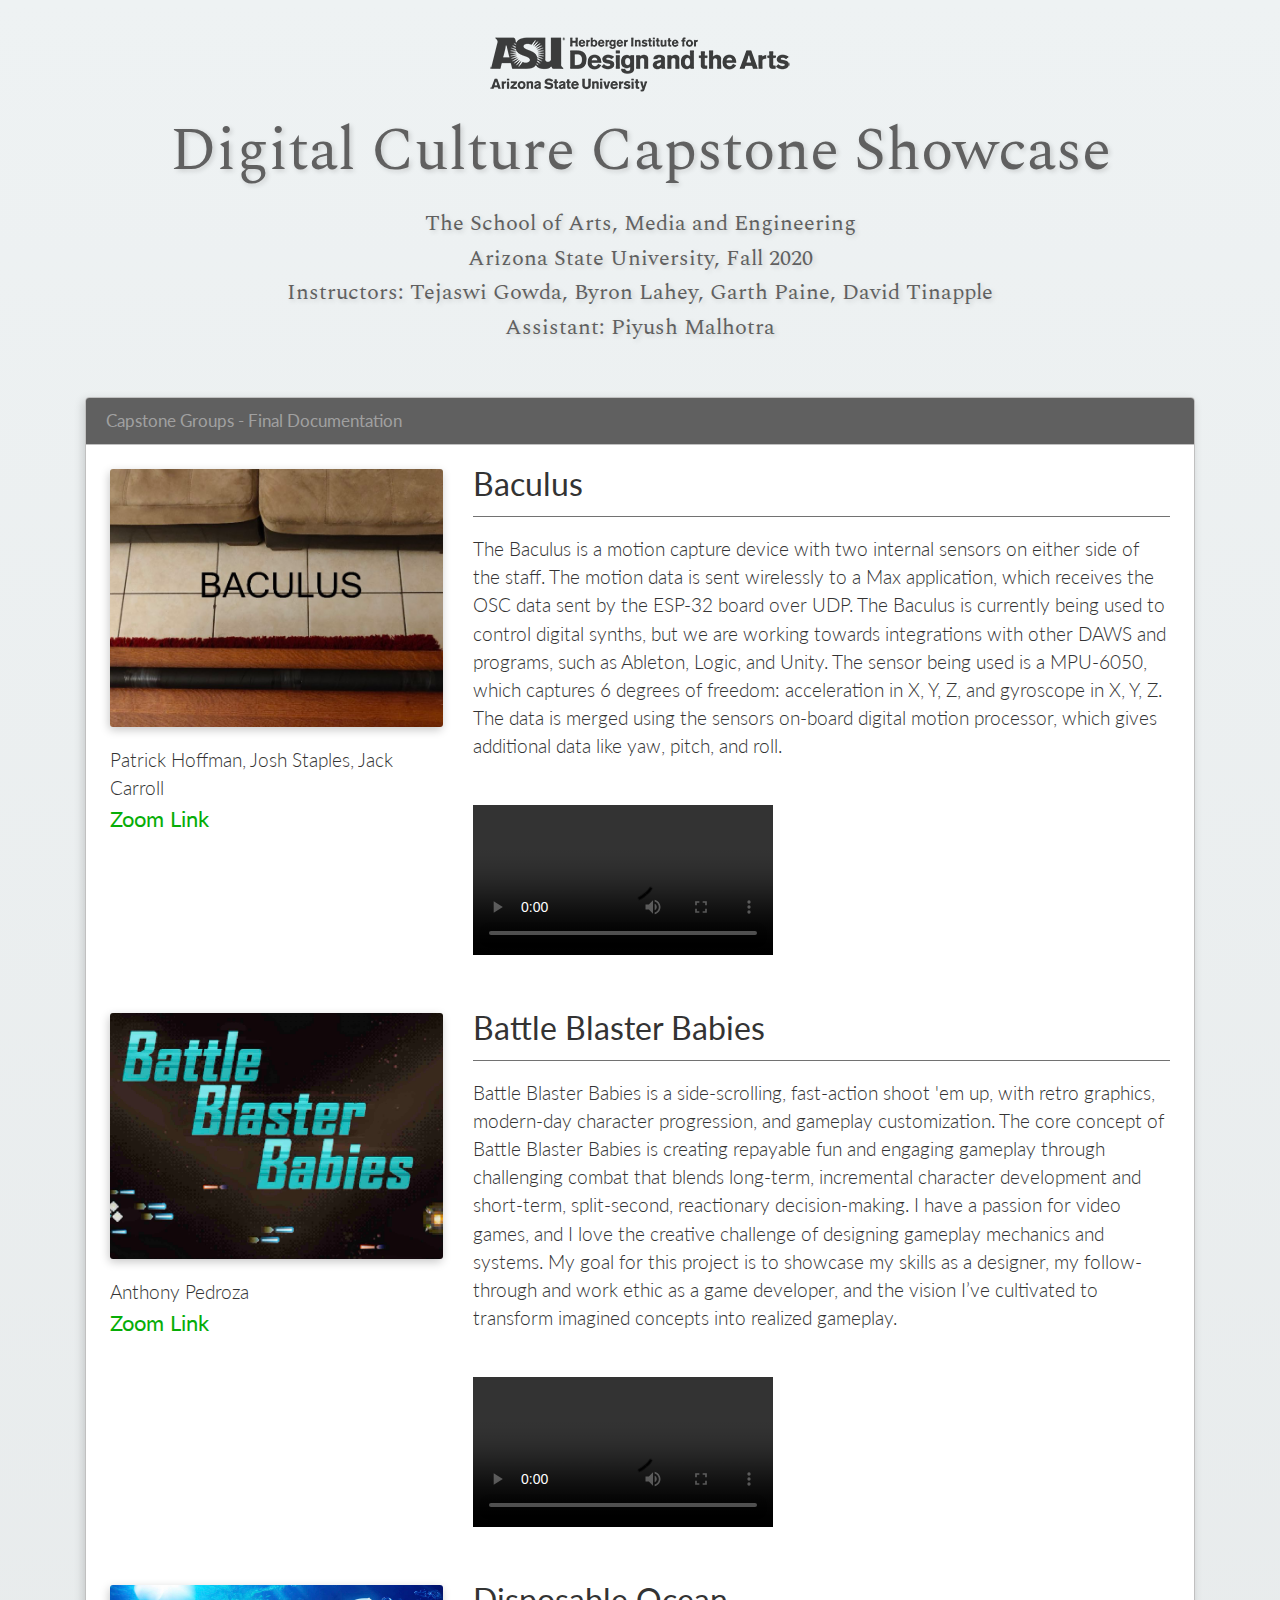
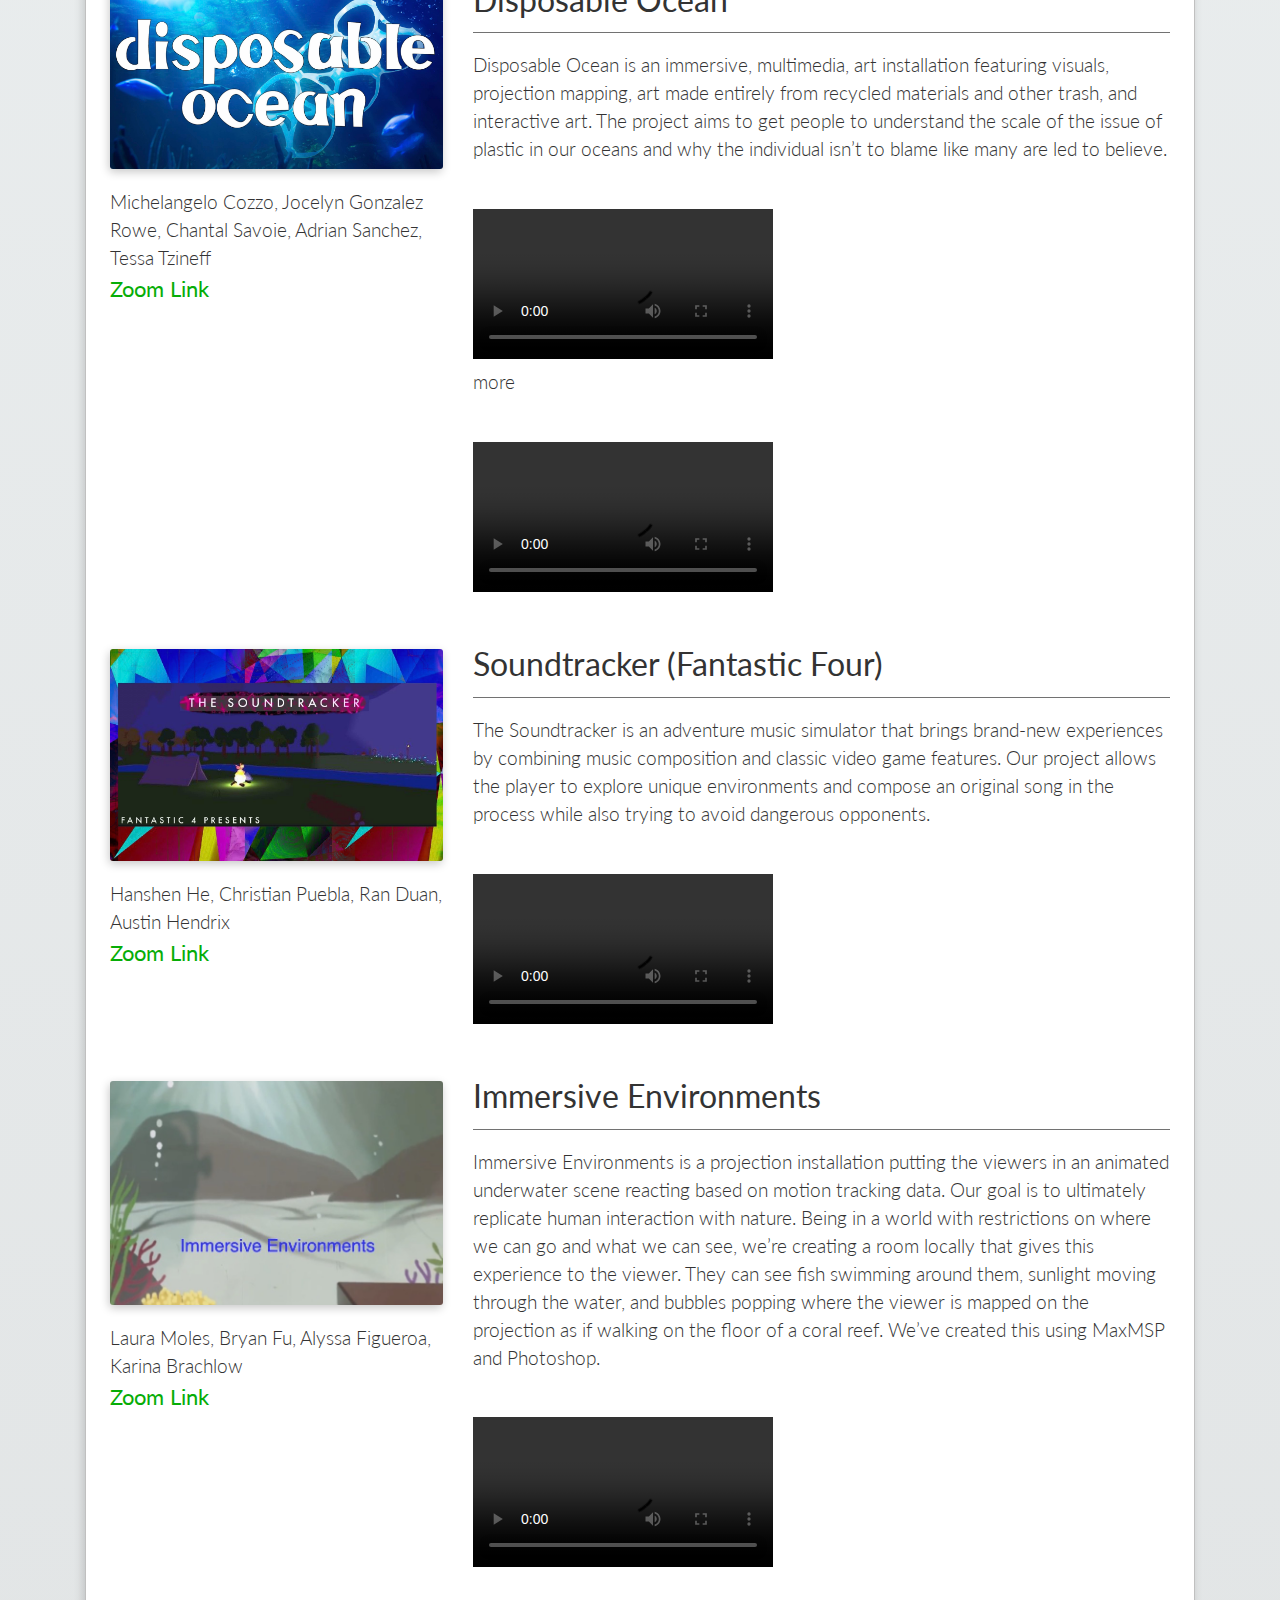
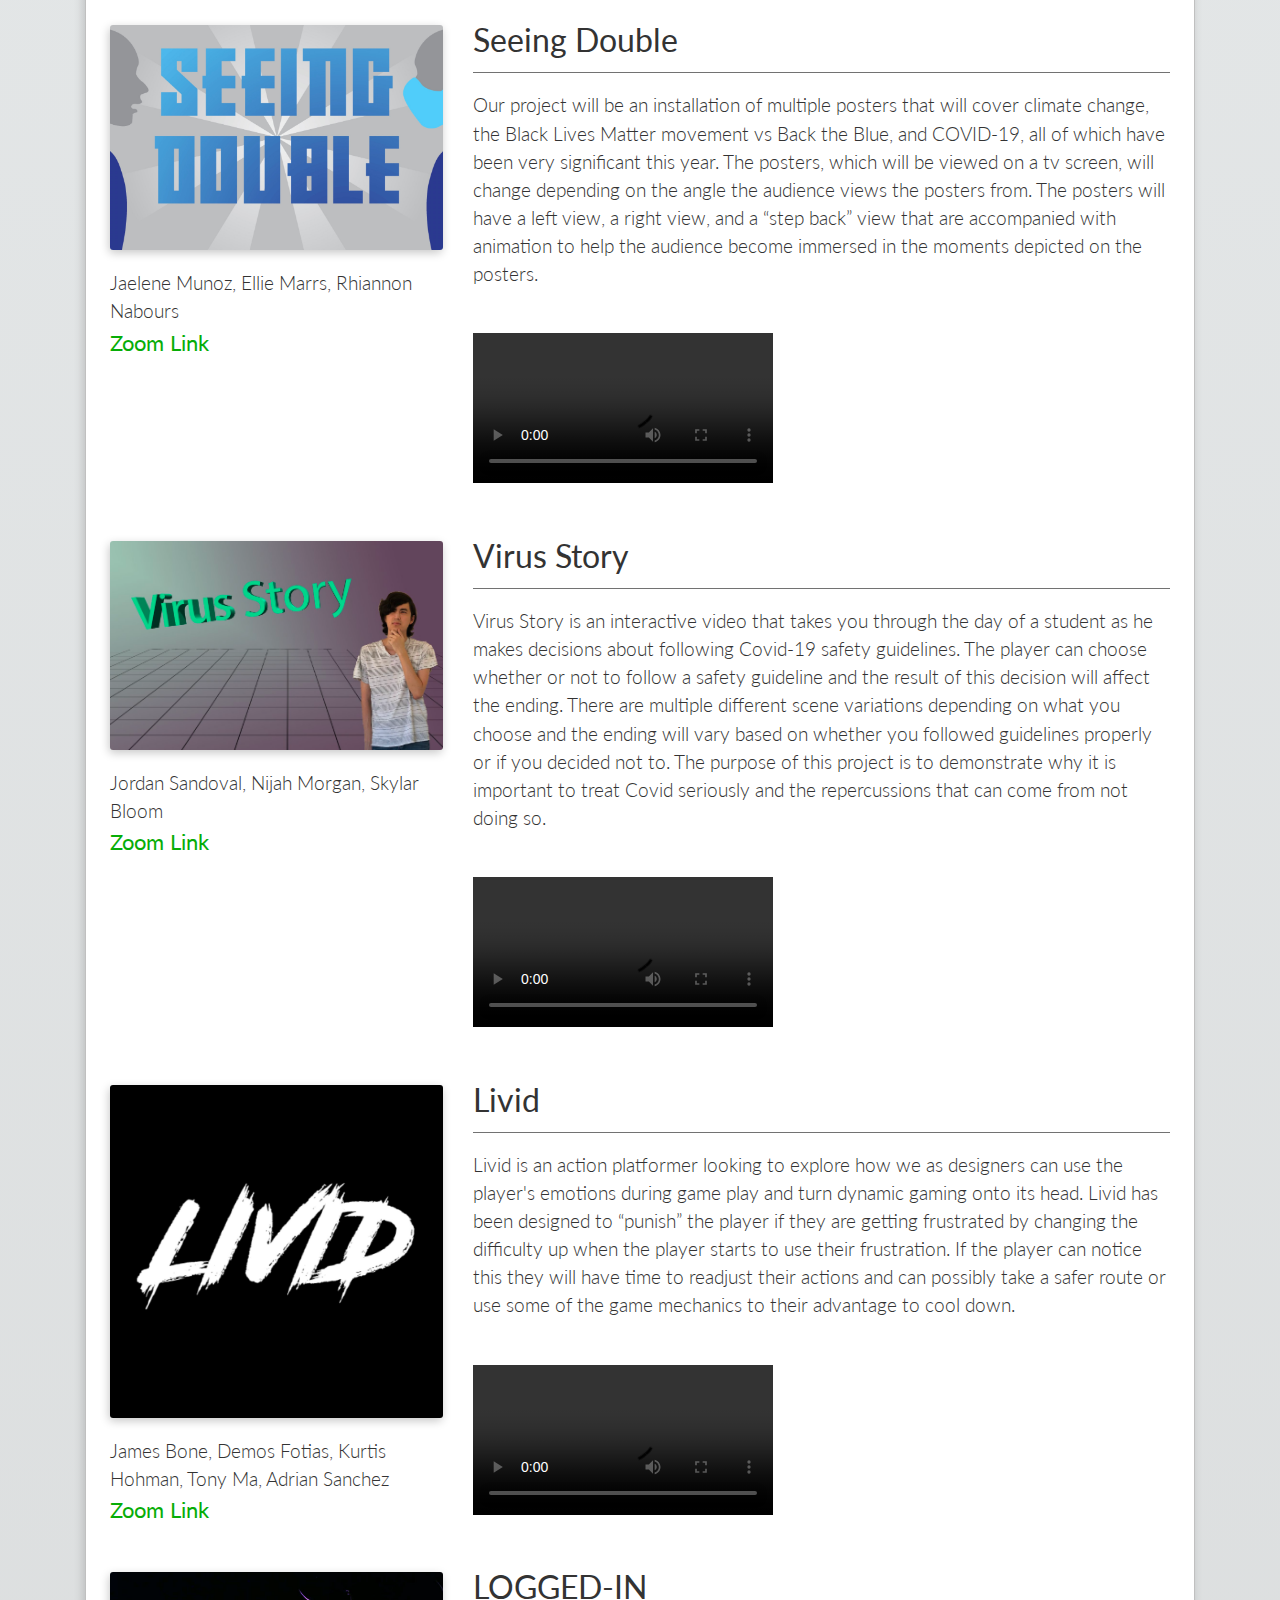
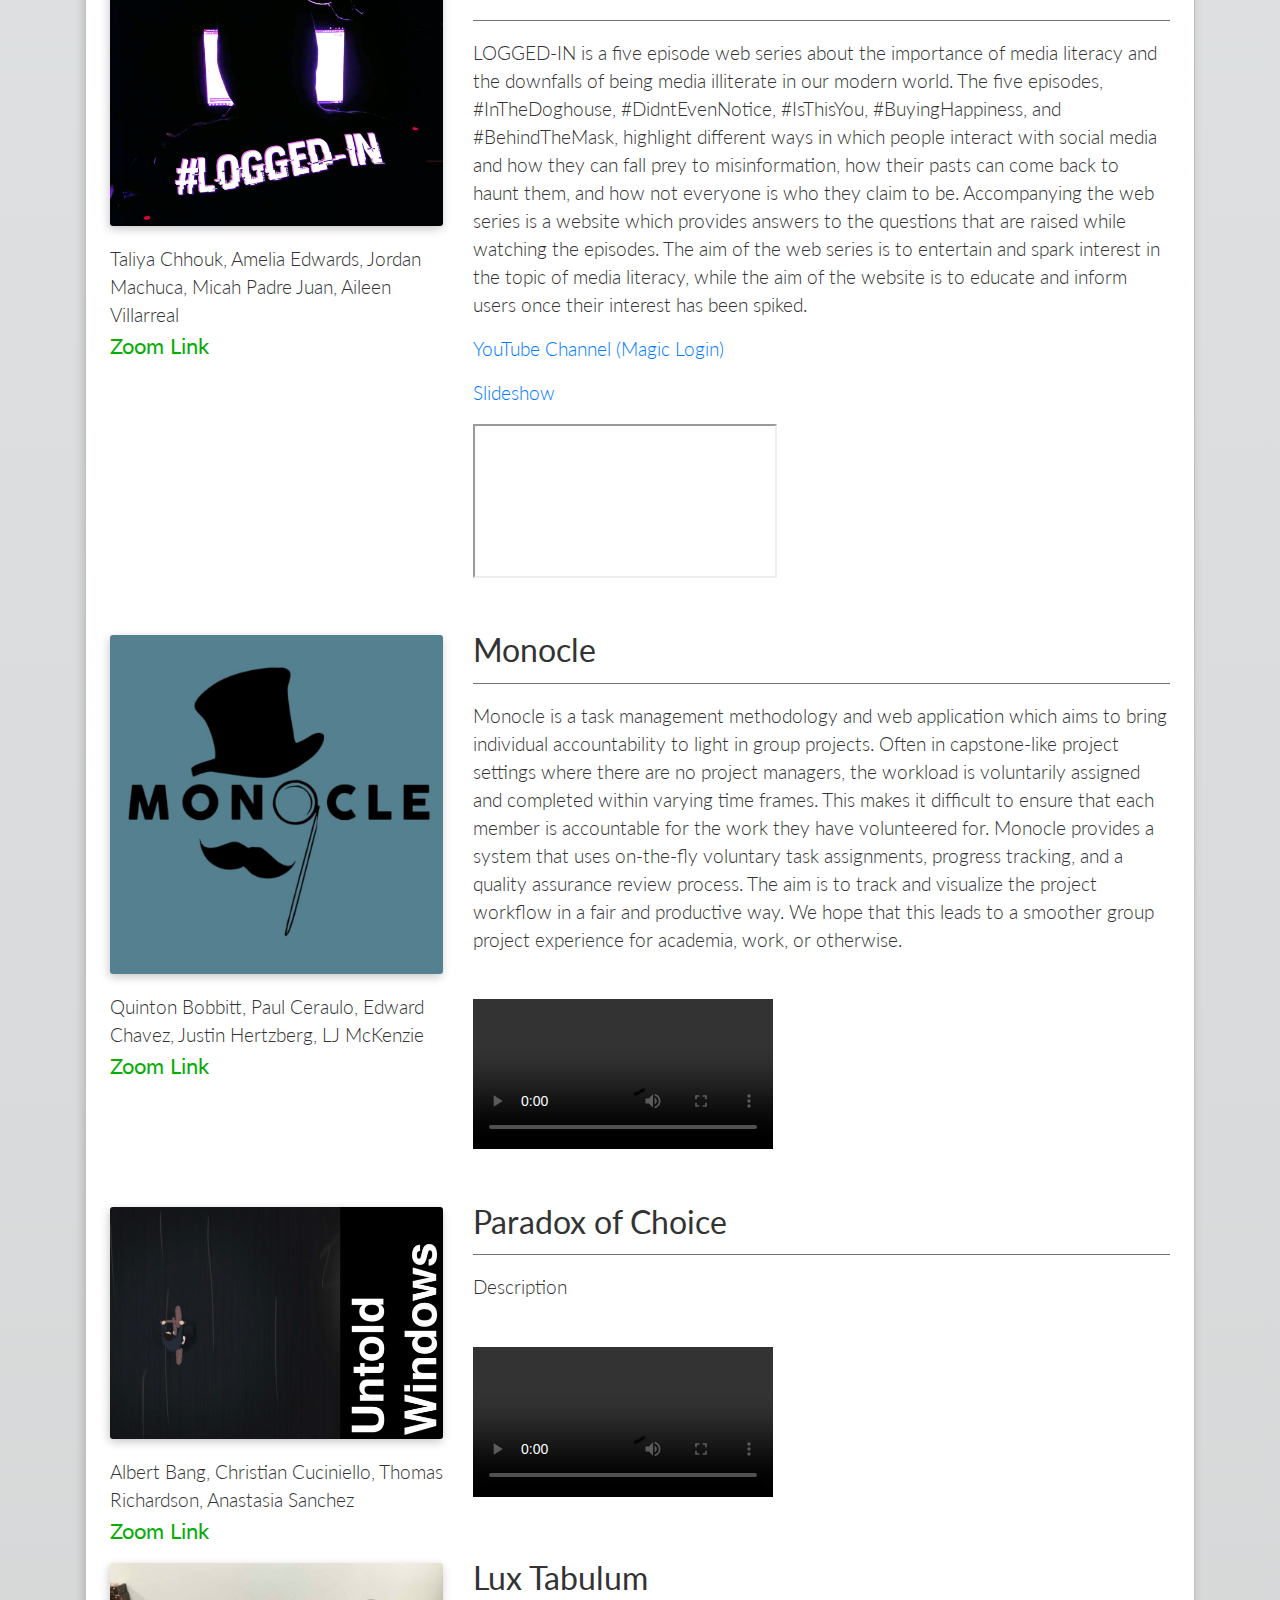
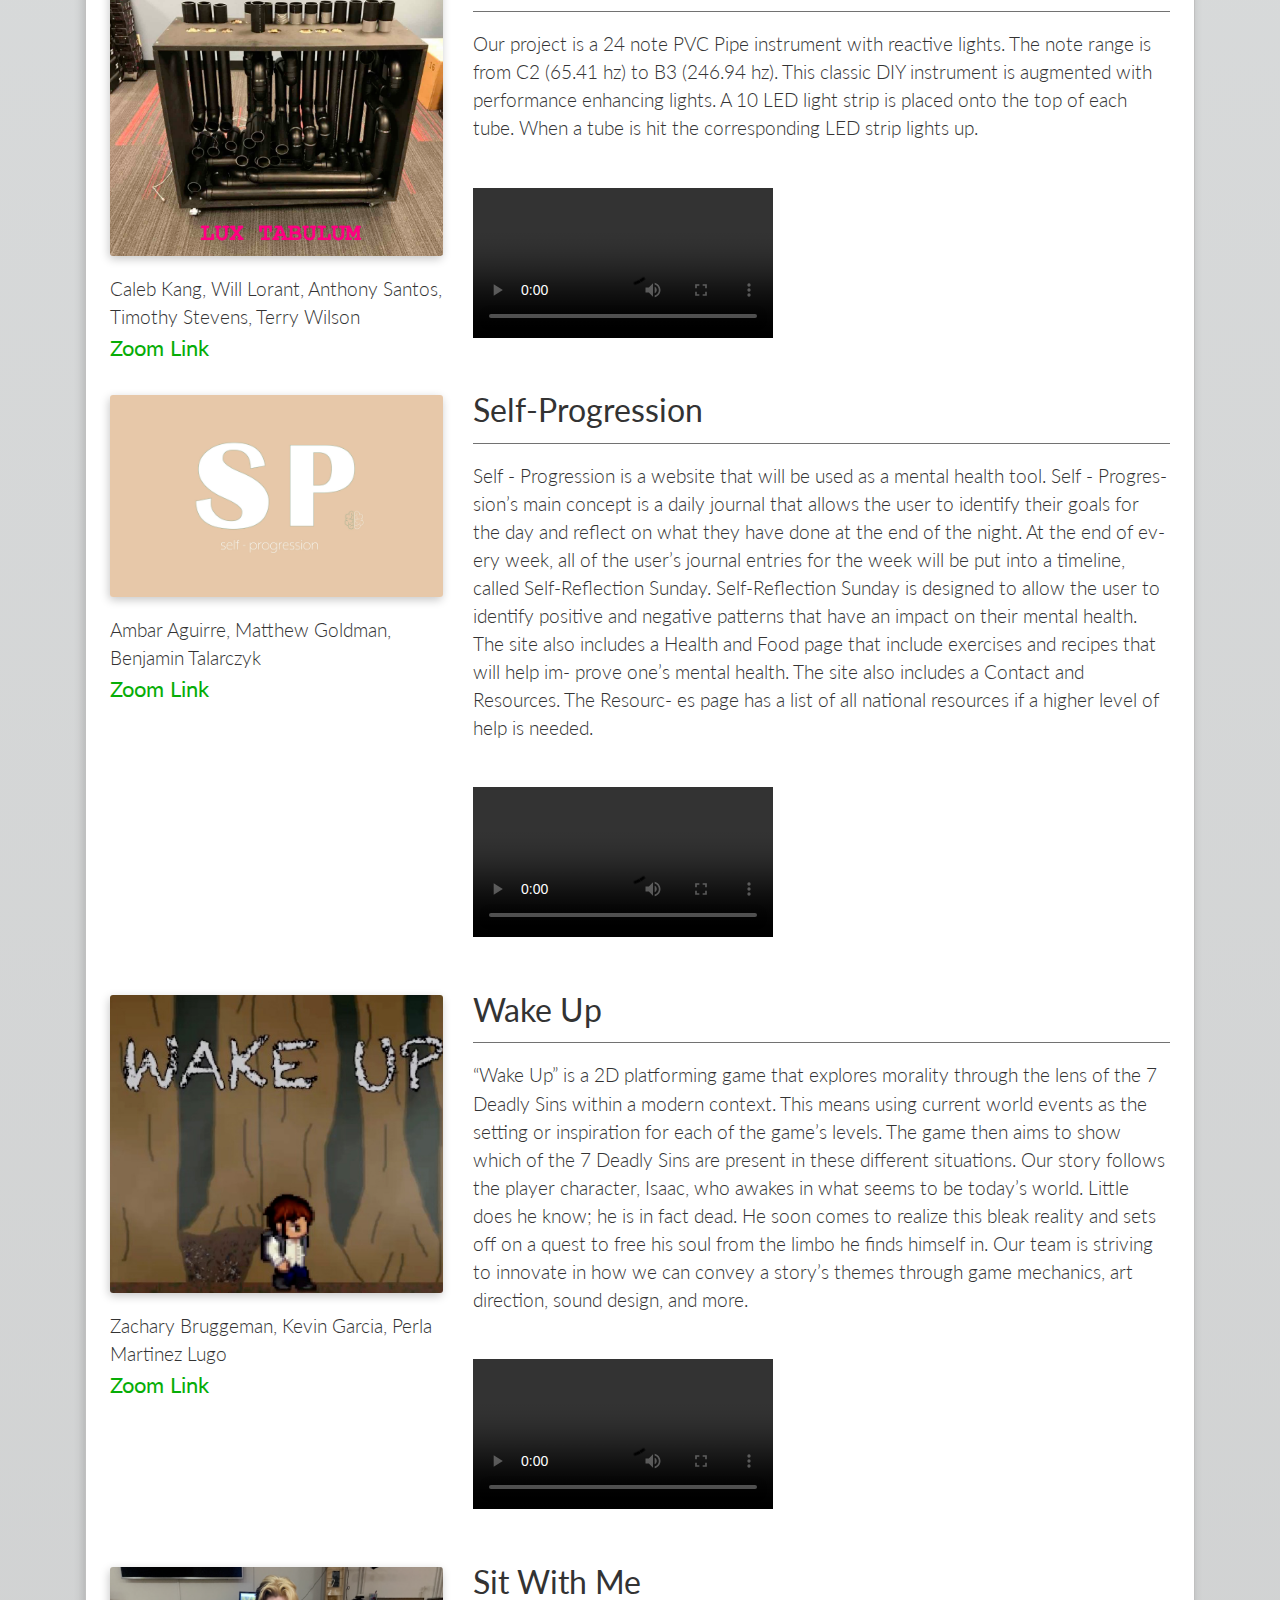
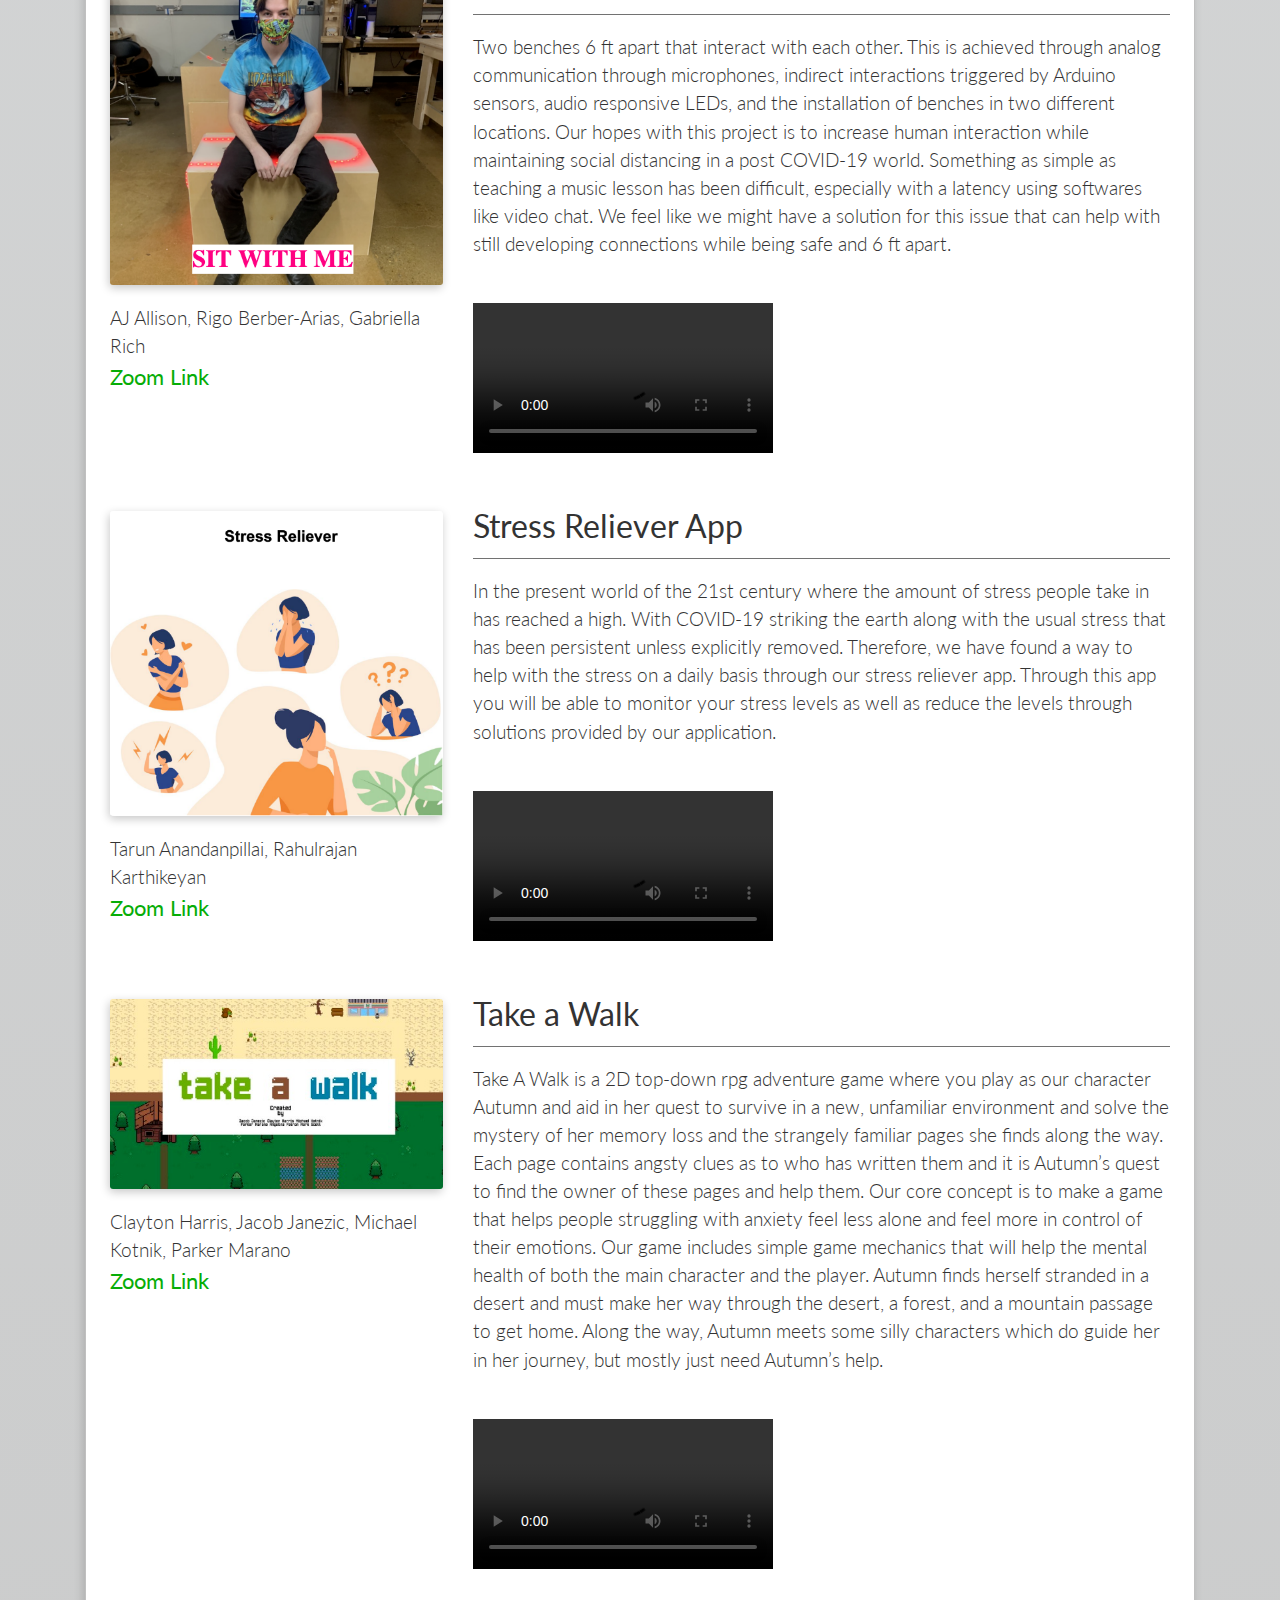
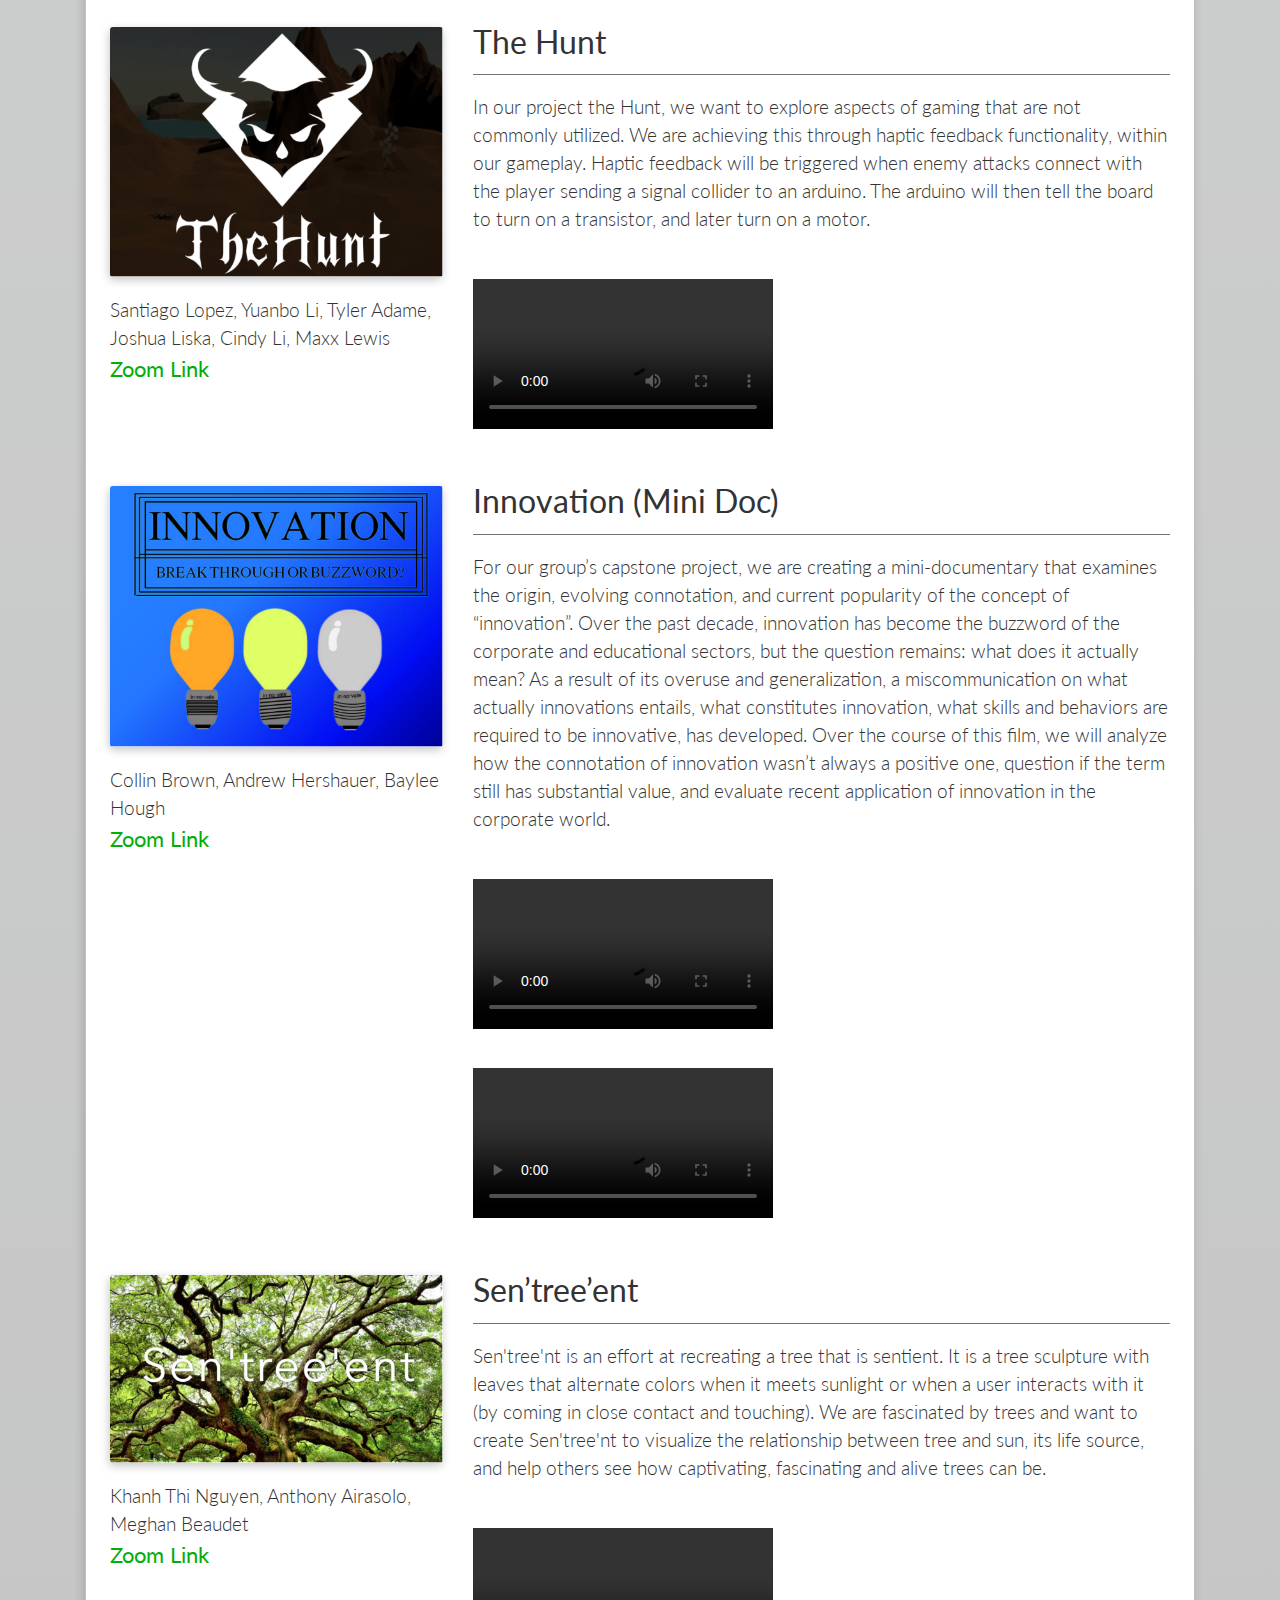
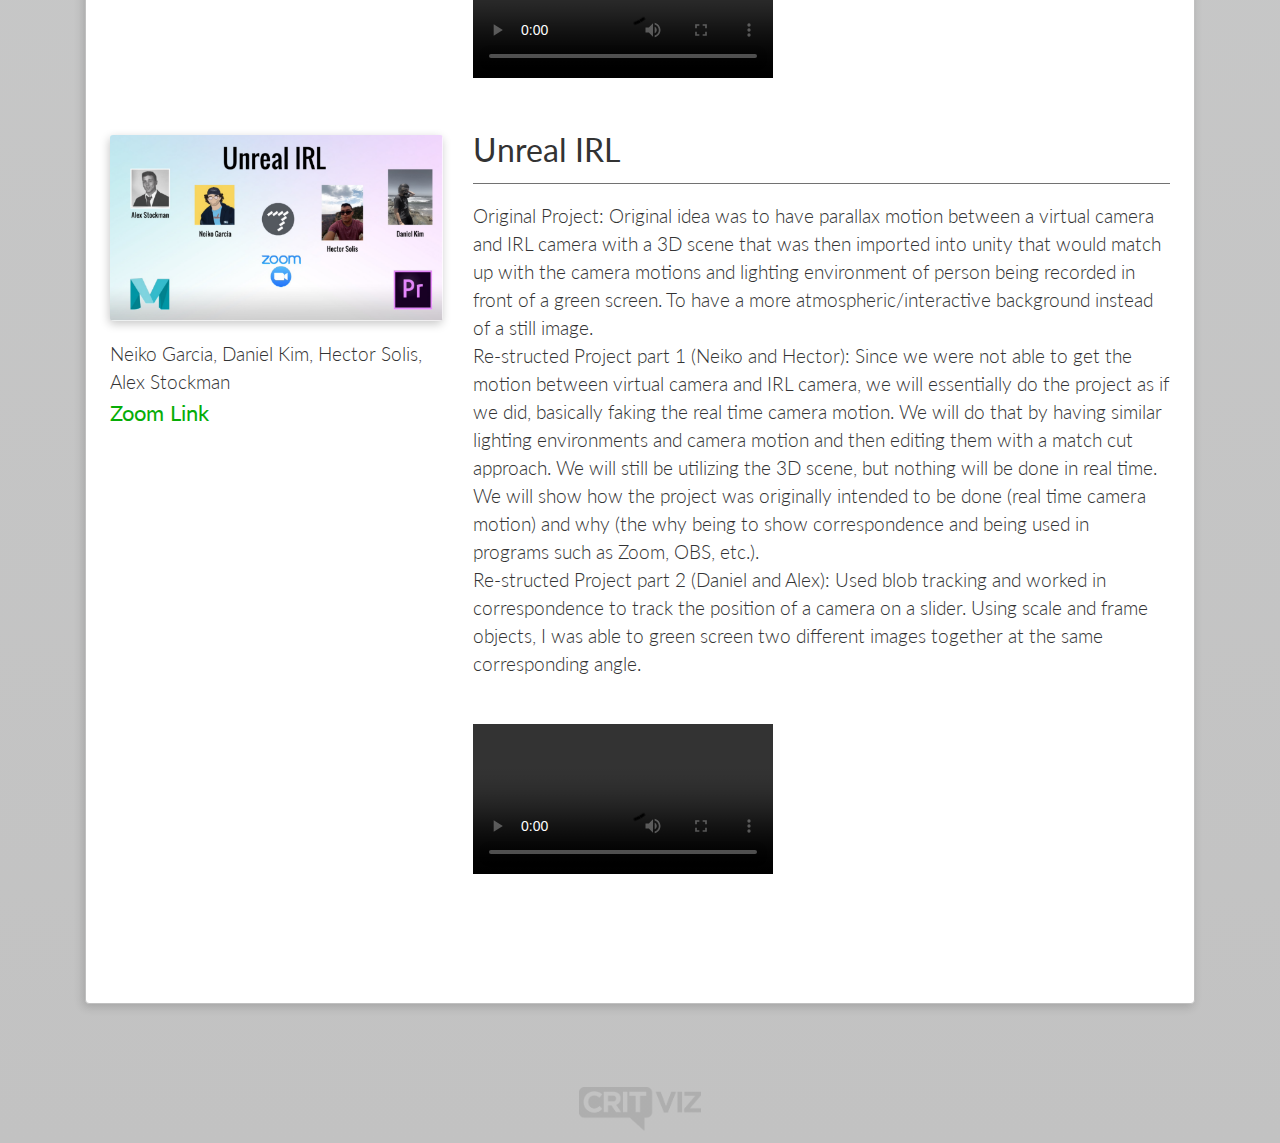
==== commit 891cb254: "another" ====
--- a/index.html
+++ b/index.html
@@ -25,8 +25,8 @@
     <script src="https://stackpath.bootstrapcdn.com/bootstrap/4.4.1/js/bootstrap.min.js" integrity="sha384-wfSDF2E50Y2D1uUdj0O3uMBJnjuUD4Ih7YwaYd1iqfktj0Uod8GCExl3Og8ifwB6" crossorigin="anonymous"></script>
 
     <!-- Custom styles for this template -->
-    <link href="critviz_css/style.css" rel="stylesheet"/>
-    <link href="critviz_css/cv-colors.css" rel="stylesheet"/>
+    <link href="css/style.css" rel="stylesheet"/>
+    <link href="css/cv-colors.css" rel="stylesheet"/>
 
     <!-- Custom Fonts -->
     <link rel="stylesheet" href="https://fonts.googleapis.com/css?family=Lato:400,300"/>
--- a/css/style.css
+++ b/css/style.css
@@ -0,0 +1,460 @@
+body {
+    /* fonts in the body */
+    /* font-family: "system", sans-serif; */
+    font-family: 'Libre Baskerville', serif;
+    font-size: 17px;
+    line-height: 29.5px;
+    color: #333;
+    margin-bottom: 100px;
+    /* Margin bottom by footer height */
+    background: linear-gradient(0deg, rgb(194, 194, 194) 0%, rgb(238, 242, 243) 100%);
+    margin-top: 21px;
+}
+
+html {
+    position: relative;
+    min-height: 100%;
+}
+
+:root {
+    --cv-yellow-1: rgba(255, 232, 0, 1);
+    /* background-color: var(--cv-yellow-1); */
+    --cv-yellow-2: rgba(216, 197, 9, 1);
+    --cv-yellow-3: rgba(170, 160, 57, 1);
+    --cv-yellow-4: rgba(124, 120, 77, 1);
+    --cv-yellow-5: rgba( 78, 77, 71, 1);
+    --cv-green-1: rgba( 0, 208, 0, 1);
+    --cv-green-2: rgba( 7, 173, 7, 1);
+    --cv-green-3: rgba( 45, 136, 45, 1);
+    --cv-green-4: rgba( 62, 99, 62, 1);
+    --cv-green-5: rgba( 57, 62, 57, 1);
+    --cv-orange-1: rgba(255, 116, 0, 1);
+    --cv-orange-2: rgba(216, 103, 9, 1);
+    --cv-orange-3: rgba(170, 108, 57, 1);
+    --cv-orange-4: rgba(124, 98, 77, 1);
+    --cv-orange-5: rgba( 78, 74, 71, 1);
+    --cv-grey-1: rgba(96, 96, 96, 1);
+    --cv-grey-2: rgba(128, 128, 128, 1);
+    --cv-grey-3: rgba(160, 160, 160, 1);
+    --cv-grey-4: rgba(192, 192, 192, 1);
+    --cv-grey-5: rgba( 224, 224, 224, 1);
+    --cv-white-transparent-1: rgba( 255, 255, 255, .75);
+    --cv-white-1: rgba( 235, 235, 235, 1);
+    --cv-white-2: rgba( 245, 245, 245, 1);
+    --cv-white-3: rgba( 255, 255, 255, 1);
+    --cv-shadow-1: -4px 6px 8px rgba(0, 0, 0, 0.90);
+    /* box-shadow: var(--cv-shadow-1); */
+}
+
+
+/* Sticky Navbar -------------------------------------------------------------------------------------------------------- */
+
+.cv_navbar {
+    height: 70px;
+    margin: 0px;
+    padding: 0px;
+    box-shadow: -1px -16px 52px 31px rgba(0, 0, 0, 0.41);
+    background-image: linear-gradient(0deg, rgb(80, 80, 80) 0%, rgb(50, 50, 50) 100%);
+}
+
+.cv_navbar-logo {
+    height: 45px;
+    padding-top: 6px;
+    transition: all 200ms ease;
+    padding-left: 11px;
+}
+
+.cv_navbar-logo:hover {
+    transition: all 200ms ease;
+    text-decoration: none;
+    transform: scale(1.08);
+}
+
+.cv_user-logout-button {
+    height: 70px;
+    color: var(--cv-grey-3);
+    border-radius: 0px;
+    margin-top: 0px;
+    margin-bottom: 0px;
+    font-size: 1em;
+}
+
+.cv_user-logout-button:active,
+.cv_user-logout-button:hover,
+.cv_user-logout-button:focus {
+    border-color: transparent;
+    color: var(--cv-grey-5);
+    background-color: var(--cv-grey-1);
+    box-shadow: 0px 0px 0px 0px transparent;
+}
+
+.cv_dropdown-menu {
+    background-color: var(--cv-white-1);
+    font-size: 1em;
+}
+
+.cv_dropdown-item {
+    background-color: transparent;
+    color: var(--cv-grey-1);
+    /* font-size: .6em; */
+}
+
+.cv_dropdown-item:active,
+.cv_dropdown-item:hover,
+.cv_dropdown-item:focus {
+    background-color: var(--cv-white-3);
+}
+
+
+/* Sticky footer styles ----------------------------------------------------------------------------------------------------------- */
+
+.cv_footer {
+    position: absolute;
+    bottom: 0px;
+    width: 100%;
+    height: 70px;
+    /* Set the fixed height of the footer here */
+    line-height: 70px;
+    /* Vertically center the text there */
+}
+
+
+/* This makes all dropdowns activate on hover, but you can still click on them to make them sticky */
+
+.dropdown:hover>.dropdown-menu {
+    display: block;
+}
+
+
+/* CritViz Tabs, the main buttons and sections of the site
+-------------------------------------------------------------------------------------------------------------------------------------------- */
+
+.cv_tab {
+    color: var(--cv-grey-3);
+    display: inline-block;
+    padding: 7px 22px 8px;
+    margin-bottom: 9px;
+    border-radius: 42px;
+    margin-left: 4px;
+    margin-right: 4px;
+    border: 2px solid var(--cv-grey-3);
+    transition: all 300ms cubic-bezier(0.03, 0.44, 0.46, 0.97);
+    background-color: rgba(255, 124, 124, 0);
+    font-size: 1em;
+}
+
+.cv_tab:hover {
+    color: var(--cv-grey-1);
+    background-color: var(--cv-grey-4);
+    transform: scale(1.1);
+}
+
+.cv_tab.active {
+    background-color: var(--cv-orange-1);
+    color: #ffffff;
+    border: 2px solid var(--cv-orange-2);
+}
+
+.cv_tabs-pill1 {
+    background-color: var(--cv-grey-3);
+    color: var(--cv-grey-5);
+    margin-left: 6px;
+}
+
+
+/* CV_Panels ---------------------------------------------------------------------------- */
+
+.cv_panel-container {
+    margin-bottom: 39px;
+}
+
+.cv_panel {
+    border: 1px solid var(--cv-grey-4);
+}
+
+.cv_panel-menubar {
+    background-color: var(--cv-grey-1);
+    border-color: var(--cv-grey-4);
+}
+
+.cv_panel-title {
+    color: var(--cv-grey-3);
+}
+
+.cv_panel-link:link,
+.cv_panel-link:visited {
+    color: var(--cv-green-2);
+    text-decoration: none;
+    font-weight: bolder;
+    font-size: 1.2em;
+}
+
+.cv_panel-link:hover,
+.cv_panel-link:active {
+    color: var(--cv-green-1);
+}
+
+@media (max-width: 1199.98px) {
+    /* switch to full width on smaller screens */
+    .cv_panel-container {
+        width: 100%;
+        max-width: none;
+    }
+    .cv_panel {
+        width: 100%;
+        max-width: none;
+    }
+}
+
+@media screen and (min-width: 1700px) {
+    .cv_panel-container {
+        width: 100%;
+        max-width: none;
+    }
+    .cv_panel {
+        width: 100%;
+        max-width: none;
+    }
+}
+
+
+/* image cards with names on bottom
+-------------------------------------------------- */
+
+.cv-id-card {
+    border: 0px solid;
+    transition: all 300ms cubic-bezier(0.03, 0.44, 0.46, 0.97);
+    box-shadow: -1px 3px 10px rgba(0, 0, 0, 0.22);
+    margin-bottom: 19px;
+}
+
+.cv-vid {
+    border: 0px solid;
+    box-shadow: -1px 3px 10px rgba(0, 0, 0, 0.22);
+    margin-bottom: 19px;
+}
+
+.cv-id-card-250px {
+    border: 0px solid;
+    transition: all 300ms cubic-bezier(0.03, 0.44, 0.46, 0.97);
+    box-shadow: -1px 3px 10px rgba(0, 0, 0, 0.22);
+    width: 250px;
+}
+
+.cv-id-card:hover {
+    transform: scale(1.00);
+}
+
+.cv_id-card-names {
+    background-color: rgba(25, 25, 25, 0.54);
+    font-size: 1em;
+}
+
+.cv_id-card-names:hover,
+.cv_id-card-names:active {
+    background-color: #474747;
+    text-decoration: none;
+}
+
+
+/* Dropdown menu with caret arrows - https://stackoverflow.com/questions/52623337/how-to-add-dropdown-arrow-under-caret-in-bootstrap-4
+-------------------------------------------------- */
+
+.cv_dropdown-arrow {
+    top: -25px;
+    left: 50%;
+    width: 0;
+    height: 0;
+    position: relative;
+}
+
+.cv_dropdown-arrow:before,
+.cv_dropdown-arrow:after {
+    content: "";
+    position: absolute;
+    display: block;
+    width: 0;
+    height: 0;
+    border-width: 7px 8px;
+    border-style: solid;
+    border-color: transparent;
+    z-index: 1001;
+}
+
+.cv_dropdown-arrow:after {
+    bottom: -18px;
+    right: -8px;
+    border-bottom-color: var(--cv-white-transparent-1);
+}
+
+.cv_dropdown-arrow:before {
+    bottom: -17px;
+    right: -8px;
+    border-bottom-color: rgba(0, 0, 0, .15);
+}
+
+
+/* round images... the non-bootstrap way
+https://stackoverflow.com/questions/41570348/responsive-circle-and-image-fit-on-circle
+https://codepen.io/plushninja/pen/rYZqKv
+-------------------------------------------------- */
+
+.cv_circular-portrait {
+    position: relative;
+    width: 50px;
+    height: 50px;
+    overflow: hidden;
+    border-radius: 50%;
+    border: 1px solid;
+    transition: all 200ms ease;
+}
+
+.cv_circular-portrait:hover {
+    transition: all 200ms ease;
+    text-decoration: none;
+    transform: scale(1.08);
+}
+
+.cv_circular-portrait img {
+    width: 100%;
+    height: 100%;
+    object-fit: cover;
+}
+
+.cv-bargraph {
+    position: relative;
+    display: flex;
+    width: 100%;
+    padding-right: 10px;
+    padding-bottom: 2px;
+    padding-left: 10px;
+    flex-direction: row;
+    justify-content: space-between;
+    flex-wrap: nowrap;
+    align-items: center;
+    border-radius: 2px;
+    background-color: #e9e9e9;
+    background-image: linear-gradient(180deg, #f5f5f5, #e9e9e9);
+    margin-bottom: 2px;
+    height: 32px;
+}
+
+.cv-bargraph-backup {
+    position: relative;
+    display: -webkit-box;
+    display: -ms-flexbox;
+    display: flex;
+    width: 100%;
+    height: 32px;
+    padding-right: 10px;
+    padding-bottom: 2px;
+    padding-left: 10px;
+    -webkit-box-orient: horizontal;
+    -webkit-box-direction: normal;
+    -webkit-flex-direction: row;
+    -ms-flex-direction: row;
+    flex-direction: row;
+    -webkit-box-pack: justify;
+    -webkit-justify-content: space-between;
+    -ms-flex-pack: justify;
+    justify-content: space-between;
+    -webkit-flex-wrap: nowrap;
+    -ms-flex-wrap: nowrap;
+    flex-wrap: nowrap;
+    -webkit-box-align: center;
+    -webkit-align-items: center;
+    -ms-flex-align: center;
+    align-items: center;
+    grid-column-gap: 16px;
+    grid-row-gap: 16px;
+    -ms-grid-columns: 1fr 1fr;
+    grid-template-columns: 1fr 1fr;
+    -ms-grid-rows: auto auto;
+    grid-template-rows: auto auto;
+    border-radius: 2px;
+    background-color: #e9e9e9;
+    background-image: linear-gradient(180deg, #f5f5f5, #e9e9e9);
+    box-shadow: inset 0 -5px 7px 0 hsla(0, 0%, 100%, 0.05);
+}
+
+.cv-bartext-left {
+    position: relative;
+    z-index: 1;
+    display: -webkit-box;
+    display: -webkit-flex;
+    display: -ms-flexbox;
+    display: flex;
+    -webkit-box-align: stretch;
+    -webkit-align-items: stretch;
+    -ms-flex-align: stretch;
+    align-items: stretch;
+    -webkit-box-flex: 0;
+    -webkit-flex: 0 auto;
+    -ms-flex: 0 auto;
+    flex: 0 auto;
+    font-family: Lato, sans-serif;
+    color: #575757;
+    font-size: 1.1em;
+    line-height: 1.1em;
+    font-weight: 300;
+}
+
+.cv-bartext-right {
+    position: relative;
+    z-index: 1;
+    display: -webkit-box;
+    display: -webkit-flex;
+    display: -ms-flexbox;
+    display: flex;
+    -webkit-box-pack: end;
+    -webkit-justify-content: flex-end;
+    -ms-flex-pack: end;
+    justify-content: flex-end;
+    -webkit-box-flex: 0;
+    -webkit-flex: 0 auto;
+    -ms-flex: 0 auto;
+    flex: 0 auto;
+    font-family: Lato, sans-serif;
+    color: #575757;
+    font-size: 1.1em;
+    line-height: 1.1em;
+    font-weight: 300;
+    text-align: right;
+}
+
+.cv-bar-level {
+    position: absolute;
+    left: 0px;
+    right: 0px;
+    bottom: 0px;
+    z-index: 0;
+    display: block;
+    height: 100%;
+    min-width: 1%;
+    border-right: 2px solid rgba(0, 0, 0, 0.11);
+    box-shadow: inset 1px -1px 0 0 rgba(0, 0, 0, 0.09);
+    border-top-right-radius: 5px;
+    border-bottom-right-radius: 5px;
+}
+
+.cv-font_authname {
+    font-family: 'Lato', sans-serif;
+    font-size: 1.9em;
+    margin-bottom: 18px;
+    border-bottom: 1px solid #727272;
+    font-weight: 400;
+    padding-bottom: 18px;
+}
+
+.cv-font_authdata {
+    font-size: 1.1em;
+    font-family: 'Lato', sans-serif;
+    line-height: 1.5em;
+    font-weight: 300;
+    margin-bottom: 16px;
+}
+
+.plyrcontainer {
+    margin: 50px auto;
+    max-width: 500px;
+}--- a/css/cv-colors.css
+++ b/css/cv-colors.css
@@ -0,0 +1,155 @@
+/* Define the "system" font family */
+@font-face {
+    font-family: system;
+    font-style: normal;
+    font-weight: 300;
+    src: local(".SFNSText-Light"), local(".HelveticaNeueDeskInterface-Light"), local(".LucidaGrandeUI"), local("Ubuntu Light"), local("Segoe UI Light"), local("Roboto-Light"), local("DroidSans"), local("Tahoma");
+}
+
+/* CritViz colors as variables
+-------------------------------------------------- */
+:root {
+    --cv-yellow-1: rgba(255,232,  0,1);
+
+    /* background-color: var(--cv-yellow-1); */
+    --cv-yellow-2: rgba(216,197,  9,1);
+    --cv-yellow-3: rgba(170,160, 57,1);
+    --cv-yellow-4: rgba(124,120, 77,1);
+    --cv-yellow-5: rgba( 78, 77, 71,1);
+    --cv-green-1: rgba(  0,208,  0,1);
+    --cv-green-2: rgba(  7,173,  7,1);
+    --cv-green-3: rgba( 45,136, 45,1);
+    --cv-green-4: rgba( 62, 99, 62,1);
+    --cv-green-5: rgba( 57, 62, 57,1);
+    --cv-orange-1: rgba(255,116,  0,1);
+    --cv-orange-2: rgba(216,103,  9,1);
+    --cv-orange-3: rgba(170,108, 57,1);
+    --cv-orange-4: rgba(124, 98, 77,1);
+    --cv-orange-5: rgba( 78, 74, 71,1);
+    --cv-grey-1: rgba(96,96, 96,1);
+    --cv-grey-2: rgba(128,128, 128,1);
+    --cv-grey-3: rgba(160,160, 160,1);
+    --cv-grey-4: rgba(192, 192, 192,1);
+    --cv-grey-5: rgba( 224, 224, 224,1);
+    --cv-white-transparent-1: rgba( 255, 255, 255,.75);
+    --cv-white-1: rgba( 235, 235, 235, 1);
+    --cv-white-2: rgba( 245, 245, 245, 1);
+    --cv-white-3: rgba( 255, 255, 255, 1);
+    --cv-shadow-1: -4px 6px 8px rgba(0, 0, 0, 0.90);
+
+    /* box-shadow: var(--cv-shadow-1); */
+}
+
+.cv_grey1 {
+    color: var(--cv-grey-1);
+}
+
+.cv_grey2 {
+    color: var(--cv-grey-2);
+}
+
+.cv_grey3 {
+    color: var(--cv-grey-3);
+}
+
+.cv_grey4 {
+    color: var(--cv-grey-4);
+}
+
+.cv_grey5 {
+    color: var(--cv-grey-5);
+}
+
+/* Shadows
+-------------------------------------------------- */
+.cv_box-shadow-small {
+    box-shadow: -2px 3px 10px rgba(0, 0, 0, 0.16);
+}
+
+.cv_box-shadow-big {
+    box-shadow: -3px 5px 15px rgba(0, 0, 0, 0.33);
+}
+
+.cv_text-shadow-small {
+    text-shadow: 0px 0px 3px rgba(0, 0, 0, 0.12);
+}
+
+.cv_text-shadow-small-dark {
+    text-shadow: 2px 2px 5px rgba(0, 0, 0, 0.15);
+}
+
+.cv_text-shadow-small-contrast {
+    text-shadow: 0px 0px 1px rgba(255, 181, 0, 0.19);
+}
+
+/* CritViz Fonts
+---------------------------------------------------------------------------------------------------------- */
+.cv_course-title {
+    font-family: Spectral;
+    font-weight: 400;
+    color: var(--cv-grey-1);
+    font-size: 3.5em;
+}
+
+.cv_course-subtitle {
+    font-family: Spectral;
+    font-weight: 400;
+    color: var(--cv-grey-1);
+    font-size: 1.3em;
+}
+
+.cv_text_sans {
+    font-family: Lato;
+    font-weight: 400;
+    text-decoration: none;
+}
+
+.cv_text_data {
+    font-family: 'Lato', sans-serif;
+    font-weight: 400;
+    text-decoration: none;
+    font-size: 18px;
+    word-break: break-word;
+    direction: ltr;
+    font-style: normal;
+    line-height: 20px;
+}
+
+.cv_text_sans-small {
+    font-family: Lato;
+    font-weight: 300;
+    text-decoration: none;
+    font-size: .8em;
+    color: #868686;
+}
+
+.cv_text_sans-small p {
+}
+
+div.a {
+    line-height: normal;
+}
+
+div.b {
+    line-height: 1.6;
+}
+
+div.c {
+    line-height: 80%;
+}
+
+.cv-question_well {
+    background-color: rgba(0, 0, 0, 0.05);
+    padding: 3px 6px 1px;
+}
+
+.cv_text-lyon #response {
+    font-family: 'Crimson Text',Georgia,serif;
+}
+
+.cv_text-lyon {
+    font-family: 'Crimson Text';
+    text-decoration: none;
+    font-size: 1em;
+    line-height: 1.7em;
+}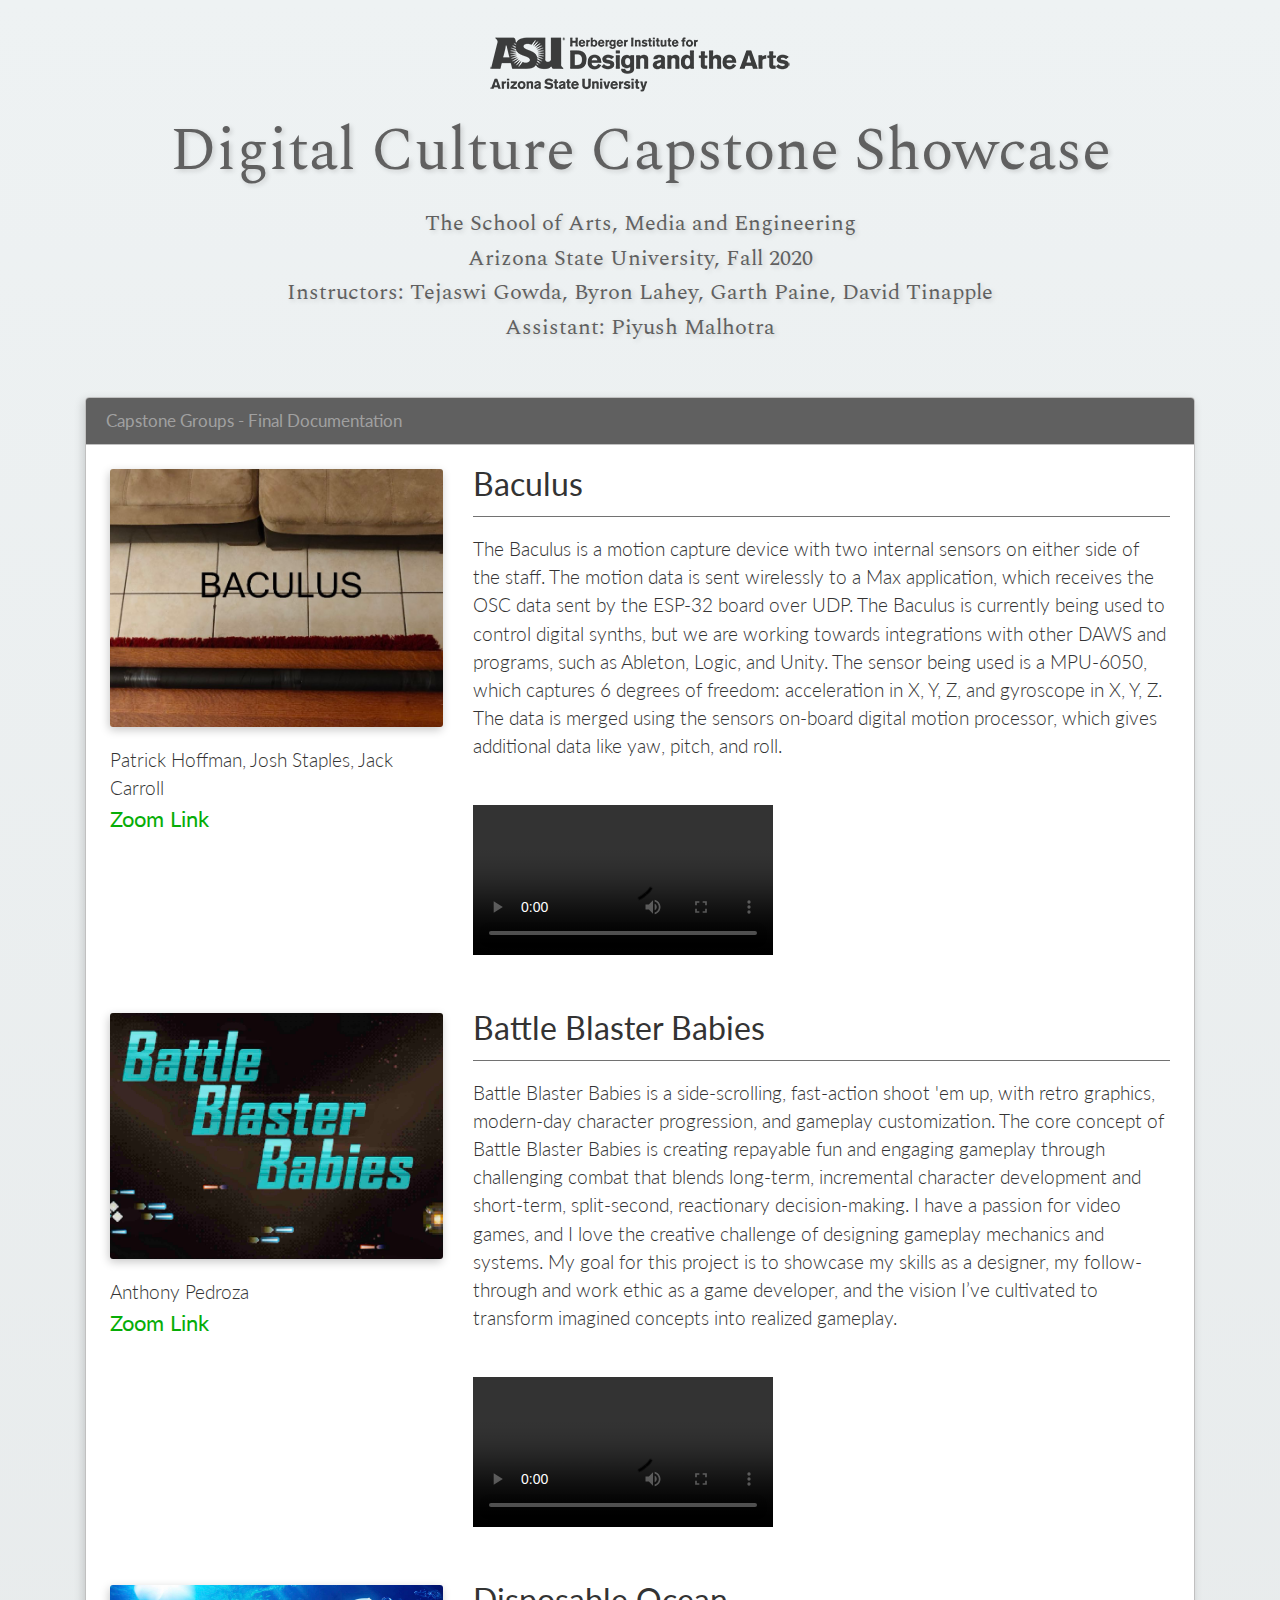
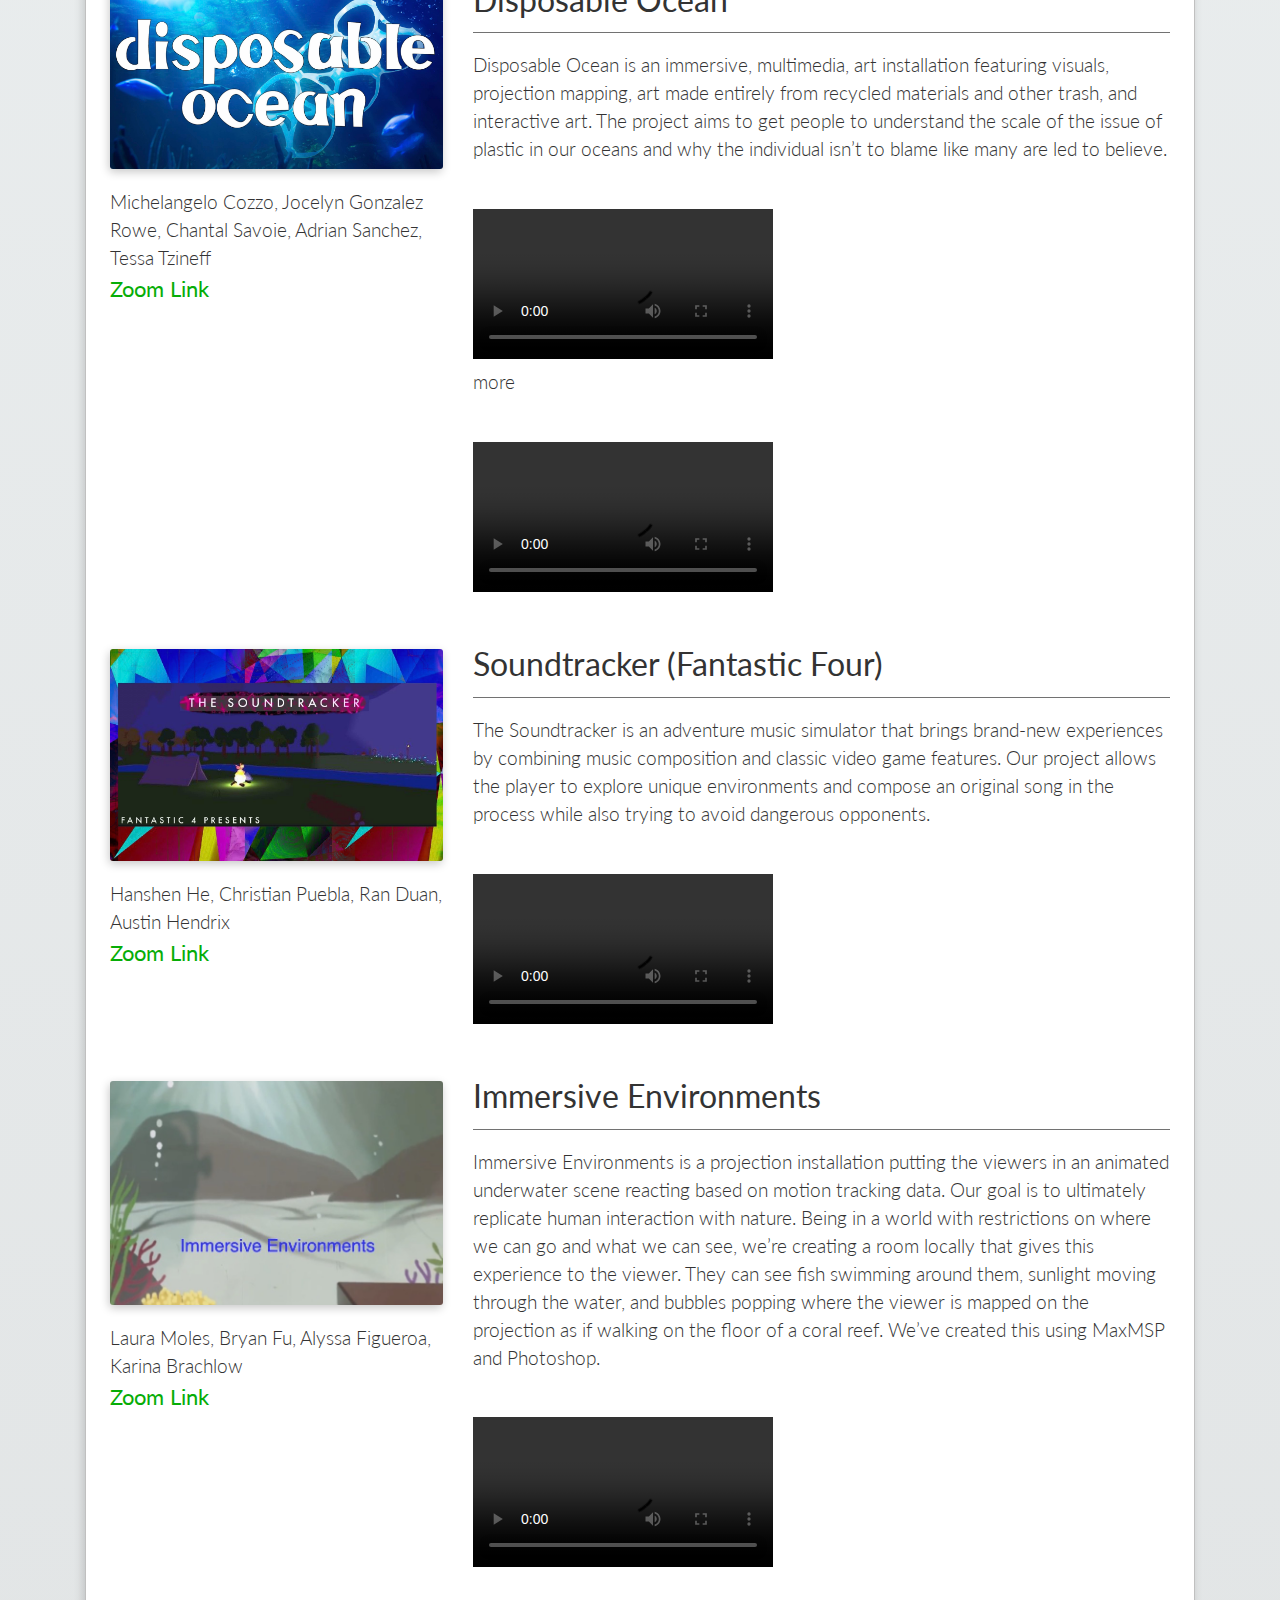
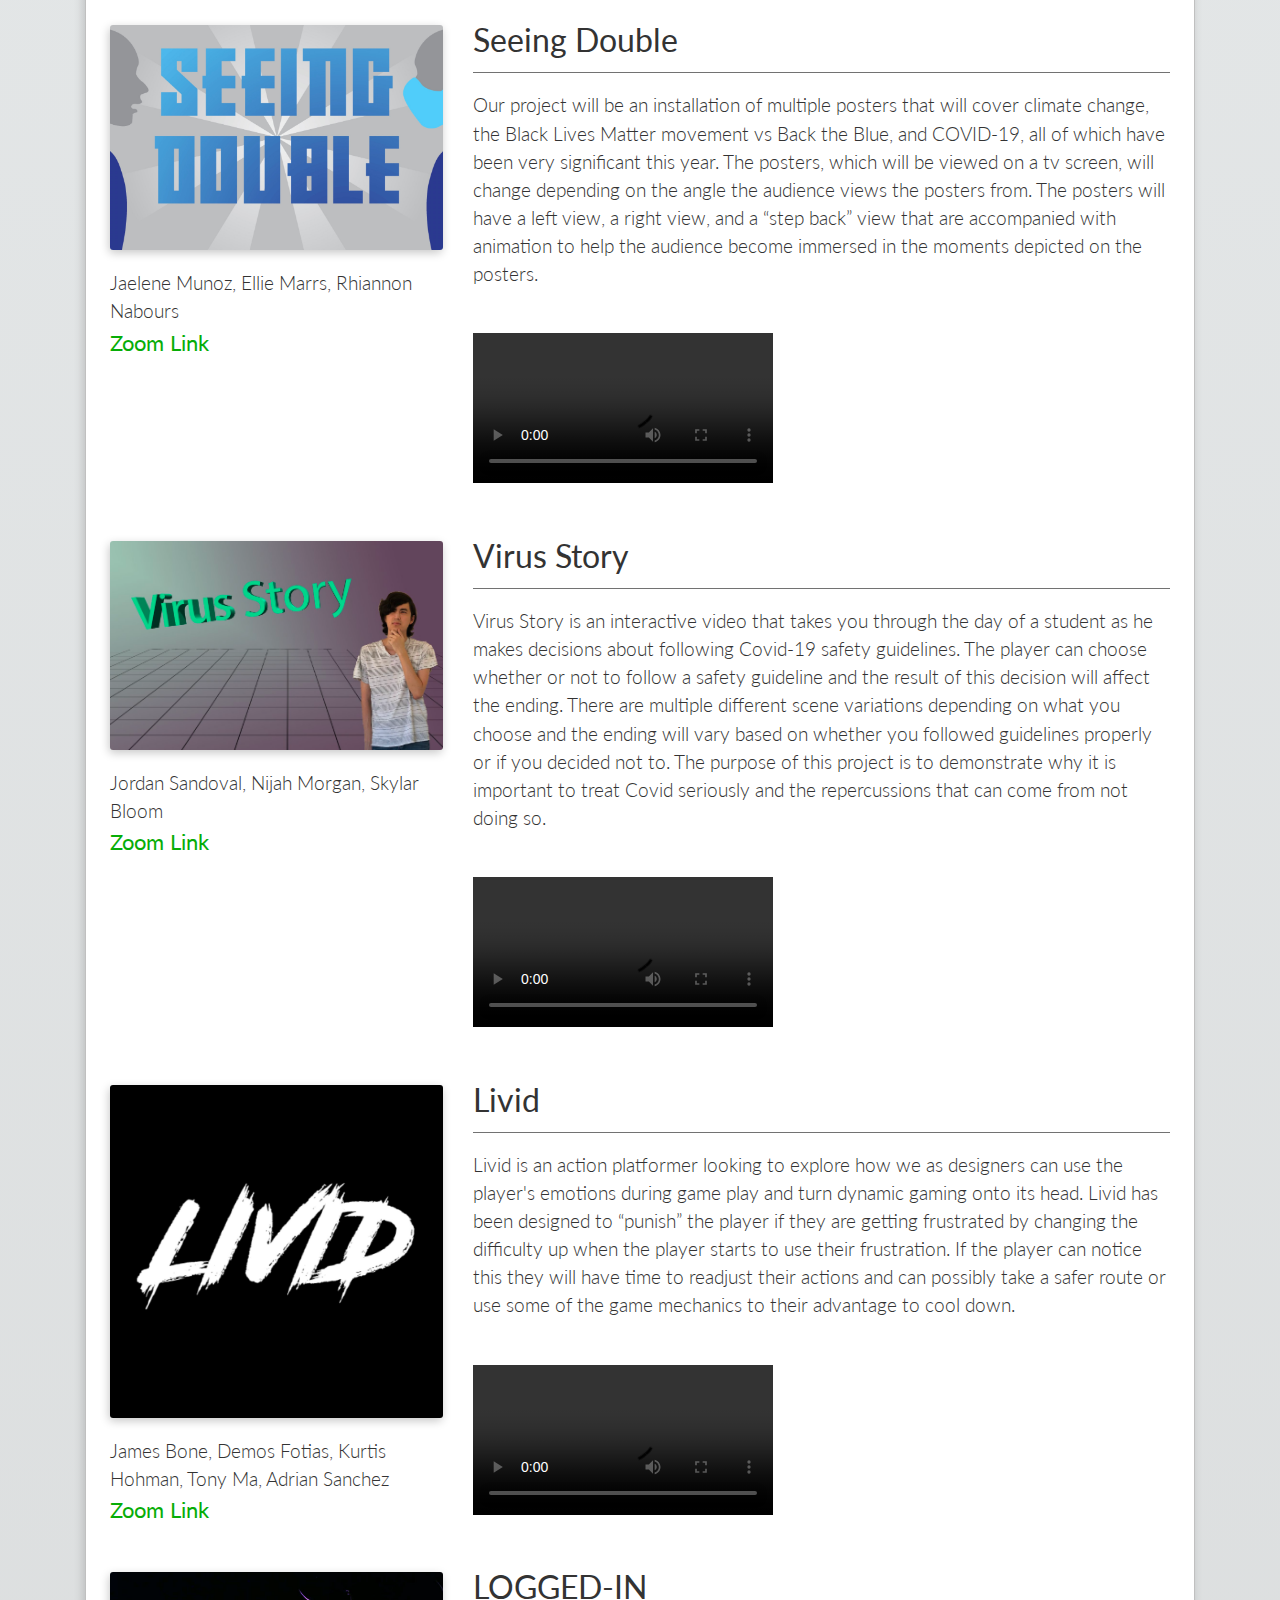
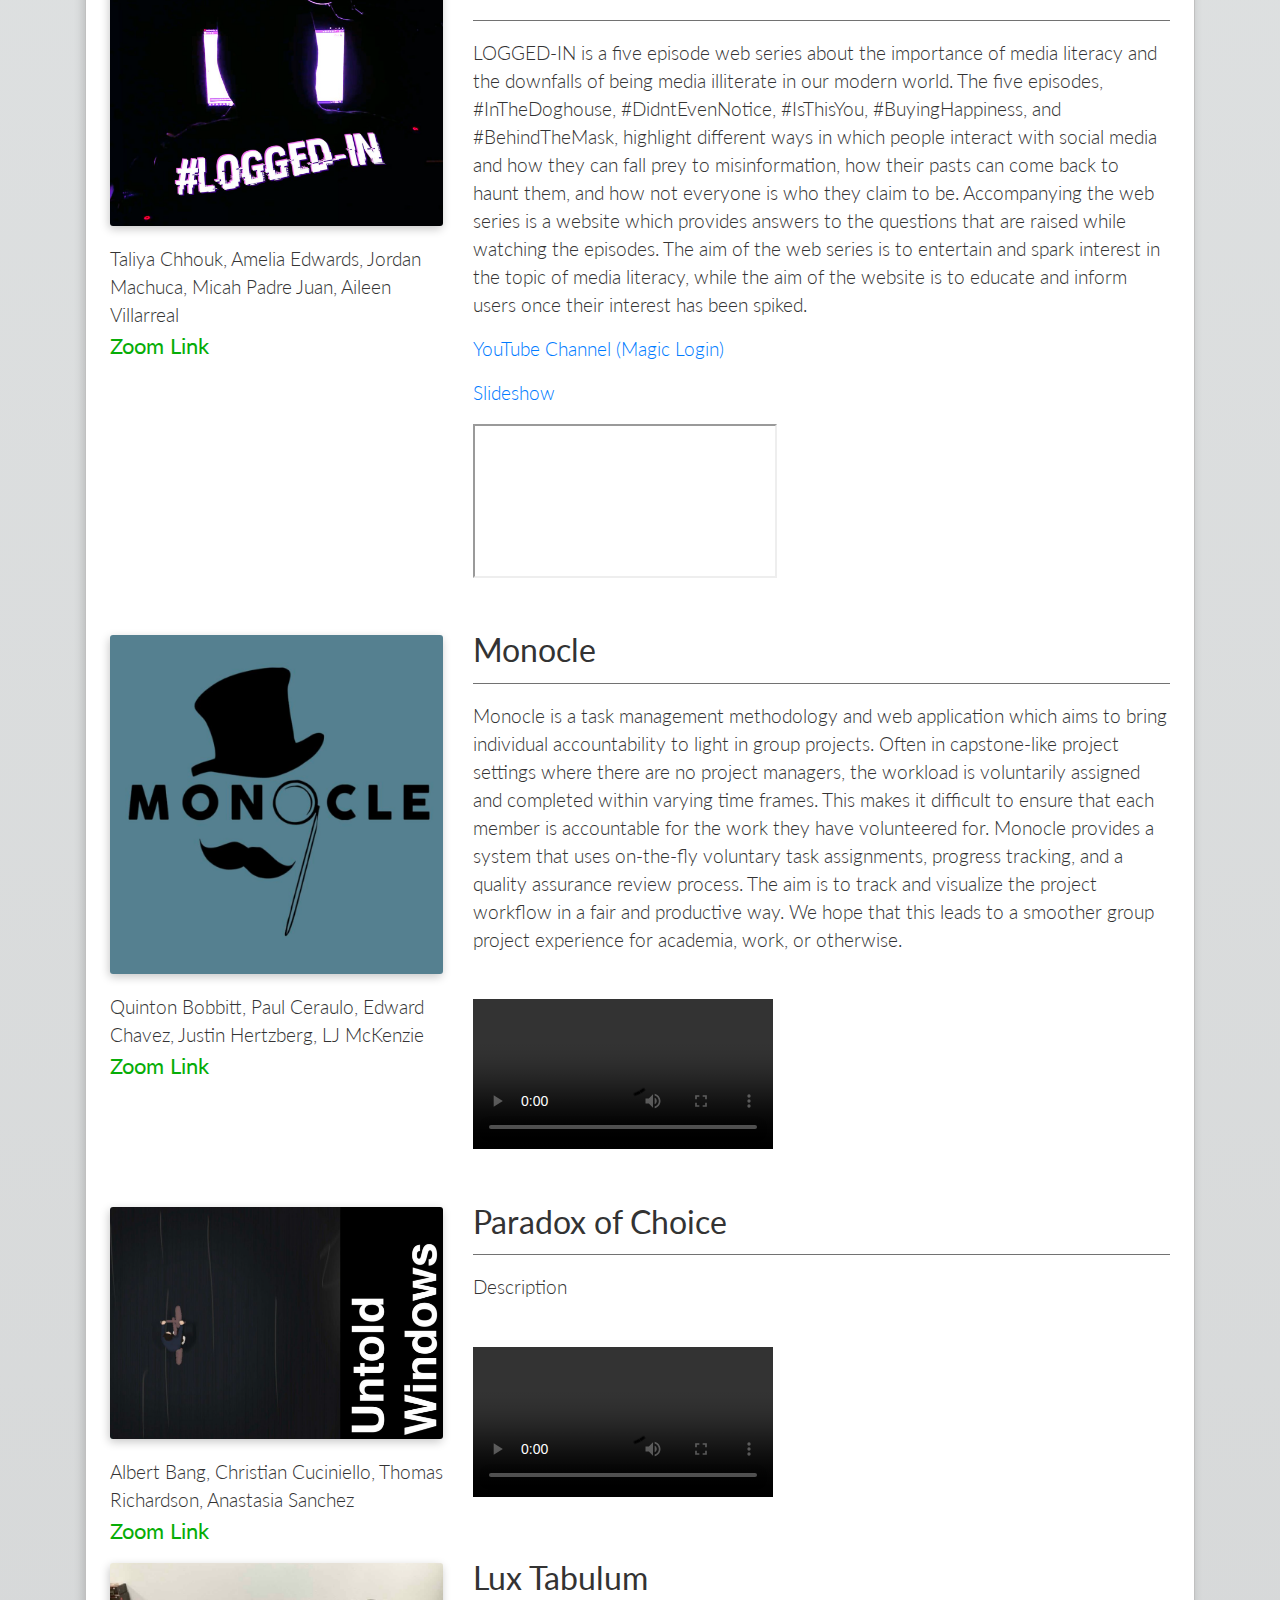
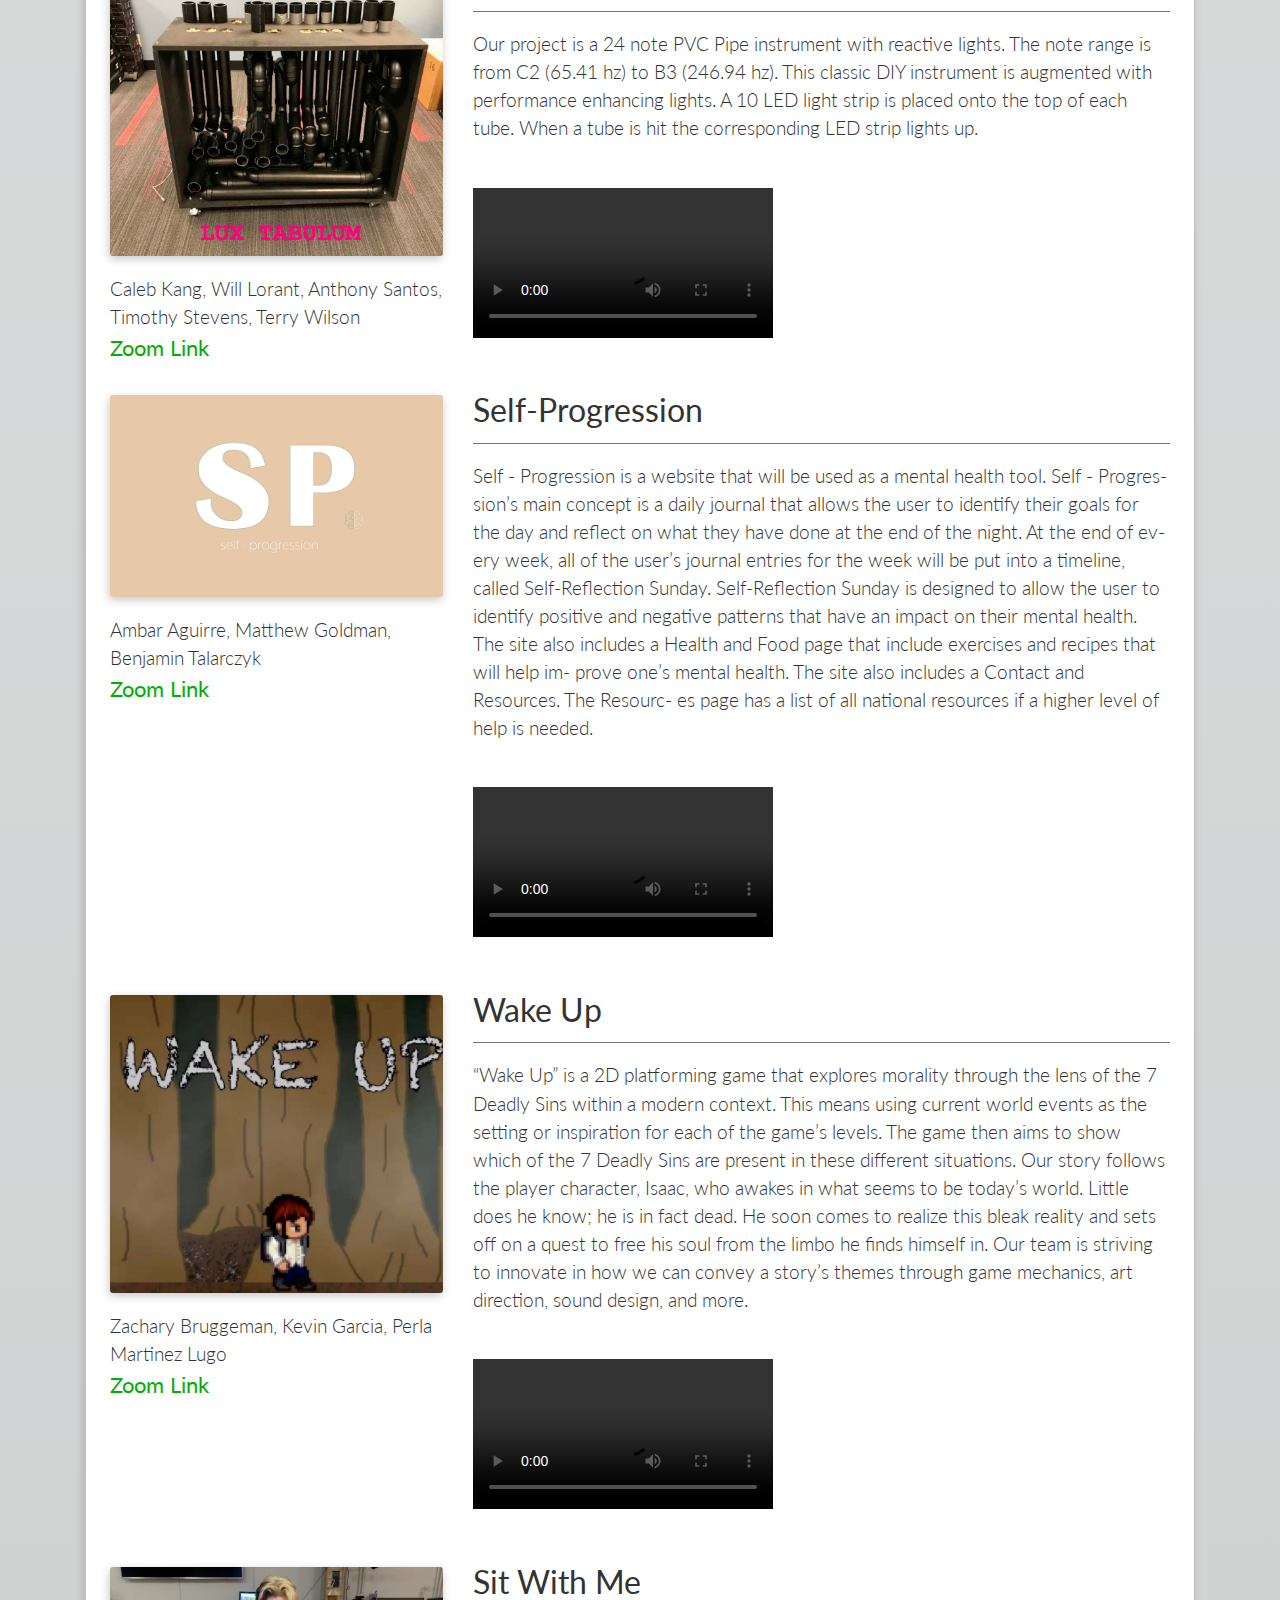
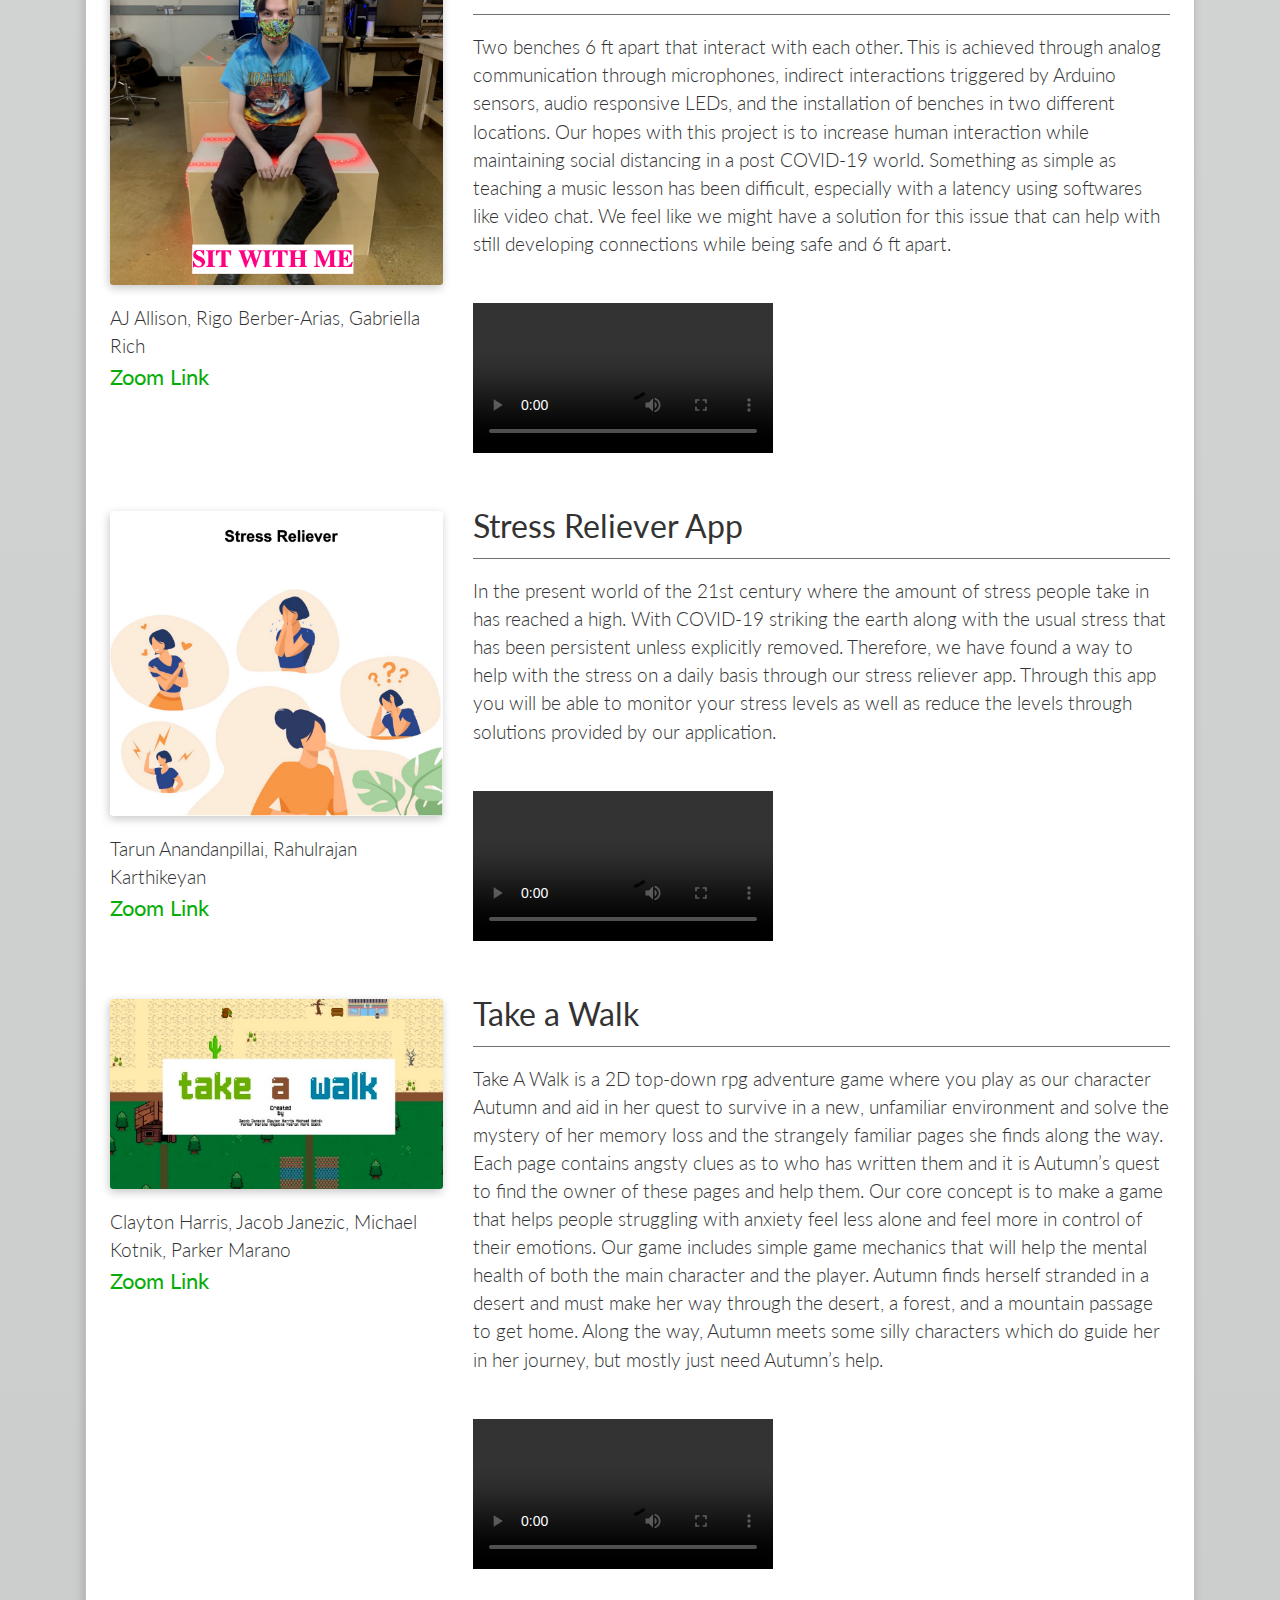
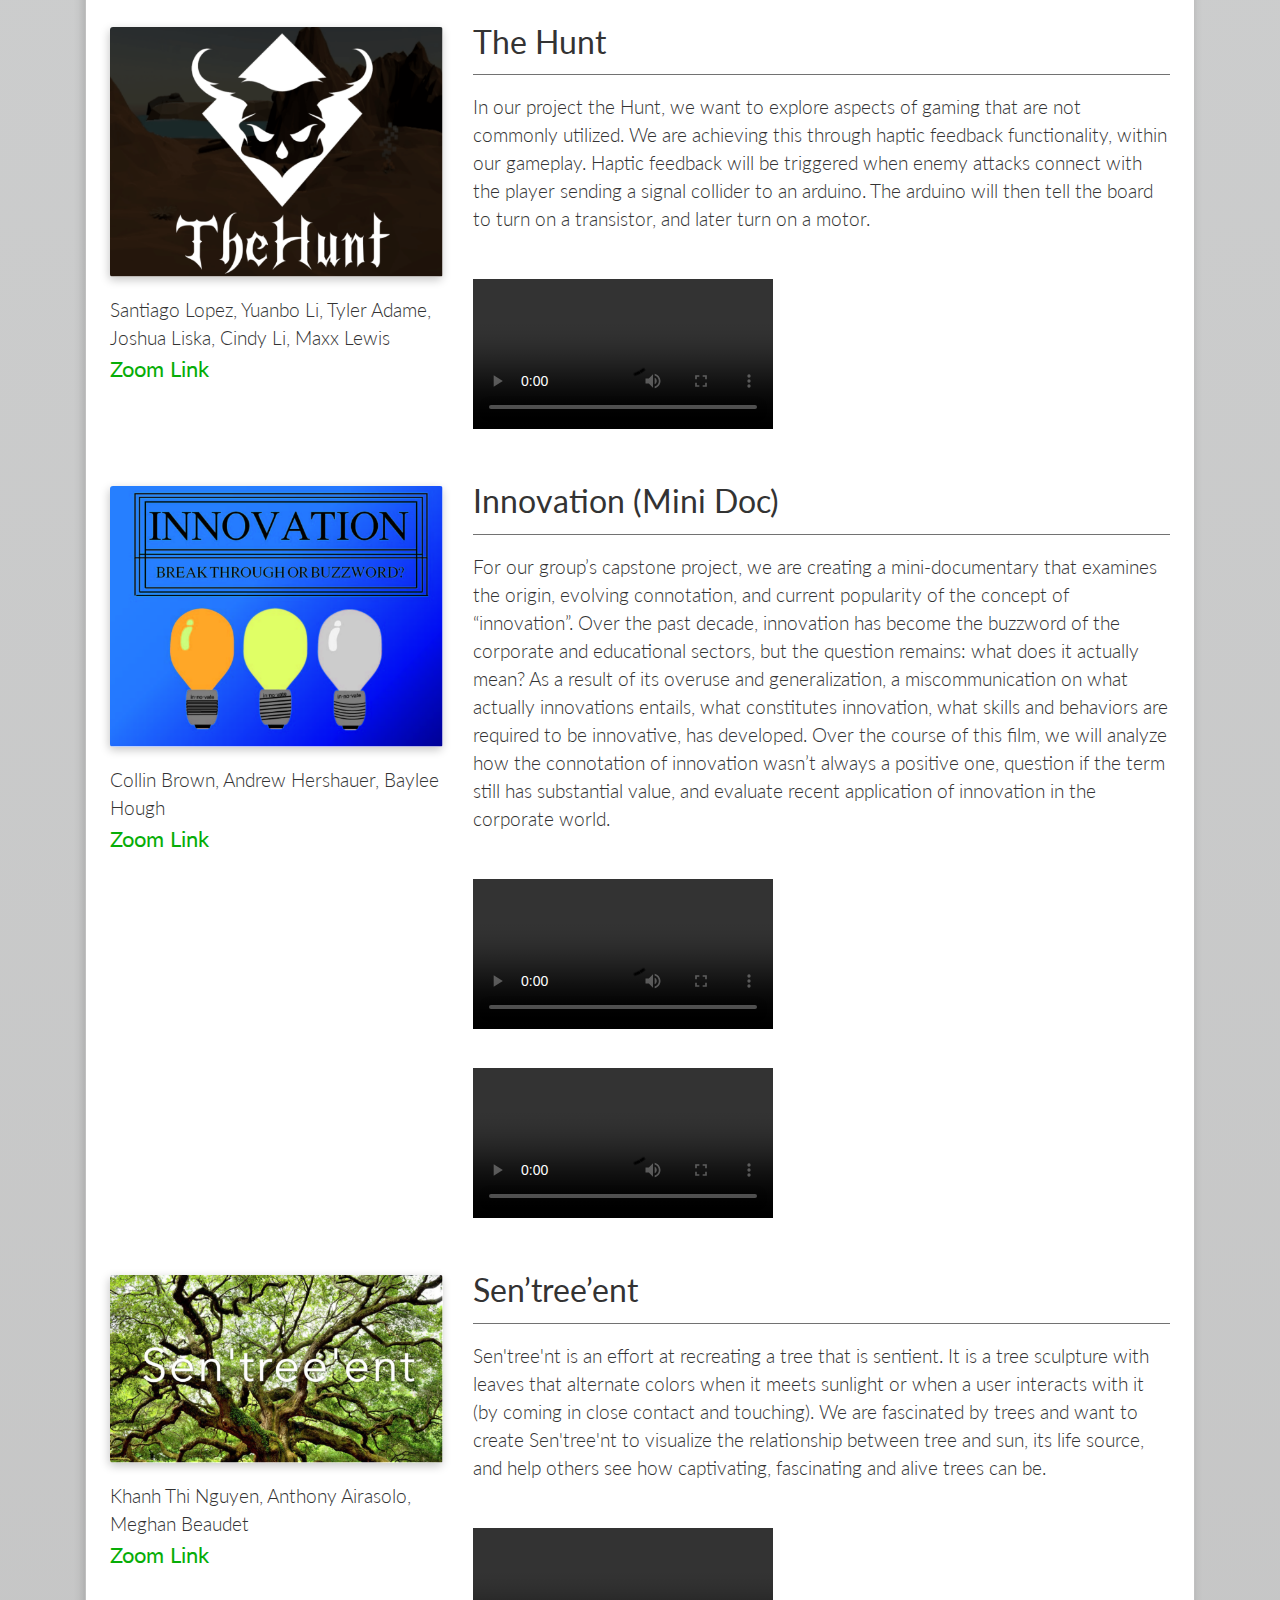
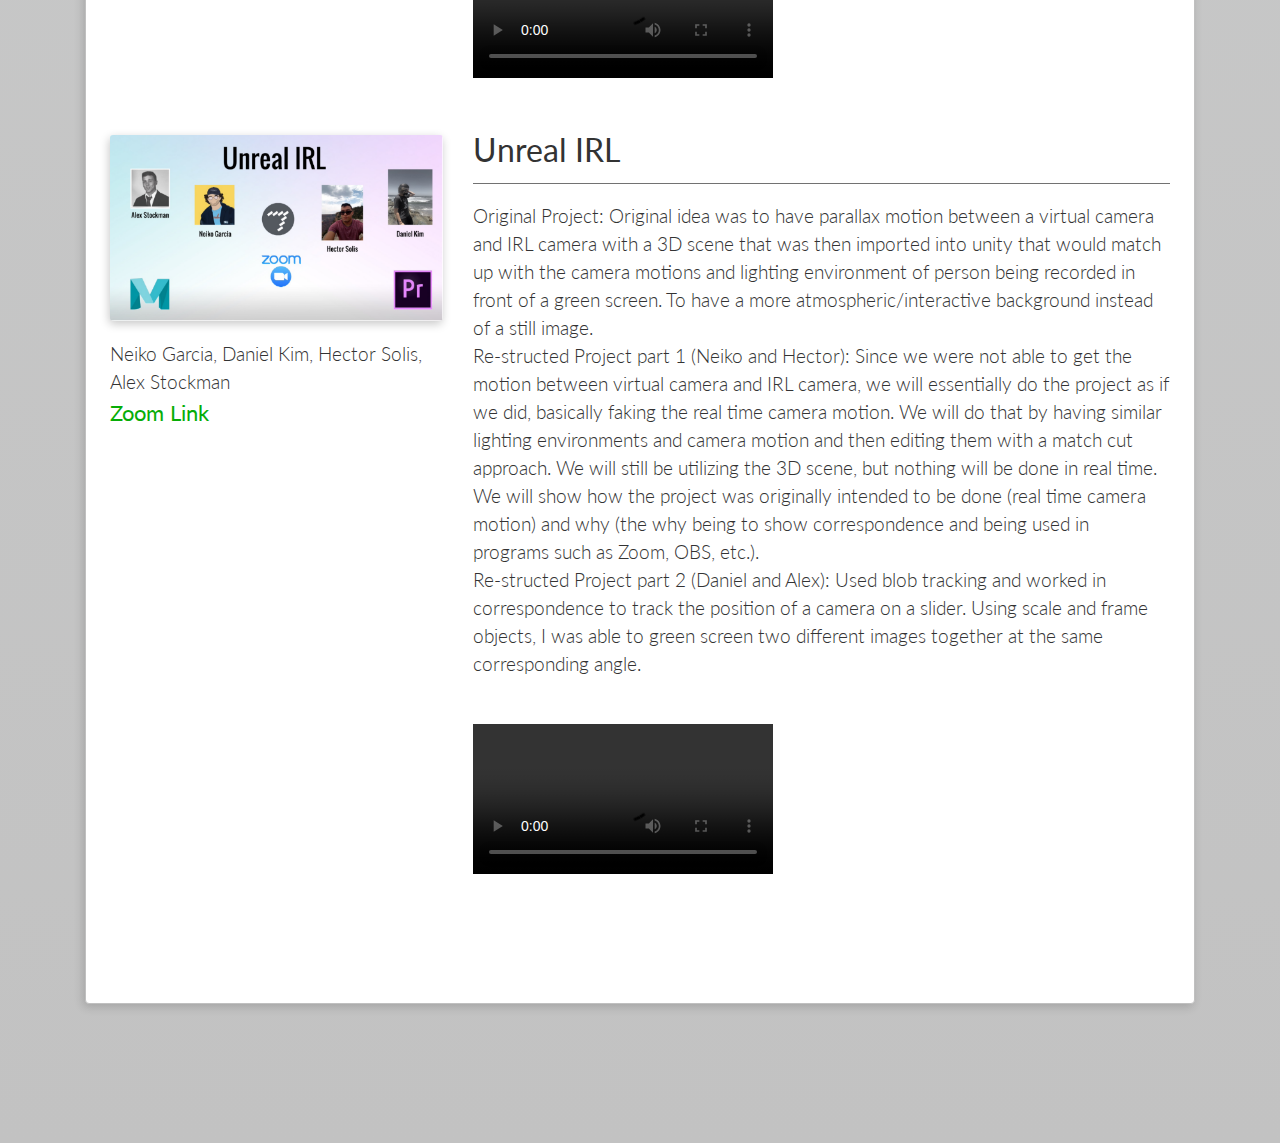
==== commit c61b25a7: "ac" ====
--- a/index.html
+++ b/index.html
@@ -690,7 +690,6 @@
 
     <footer class="footer cv_footer">
         <div class="text-center">
-			<a href="https://www.critviz.com"><img src="img/critviz3_black.png " style="opacity: 0.1; height: 44px"/></a>
         </div>
     </footer>
 
@@ -702,4 +701,4 @@
 
 </body>
 
-</html>+</html>
